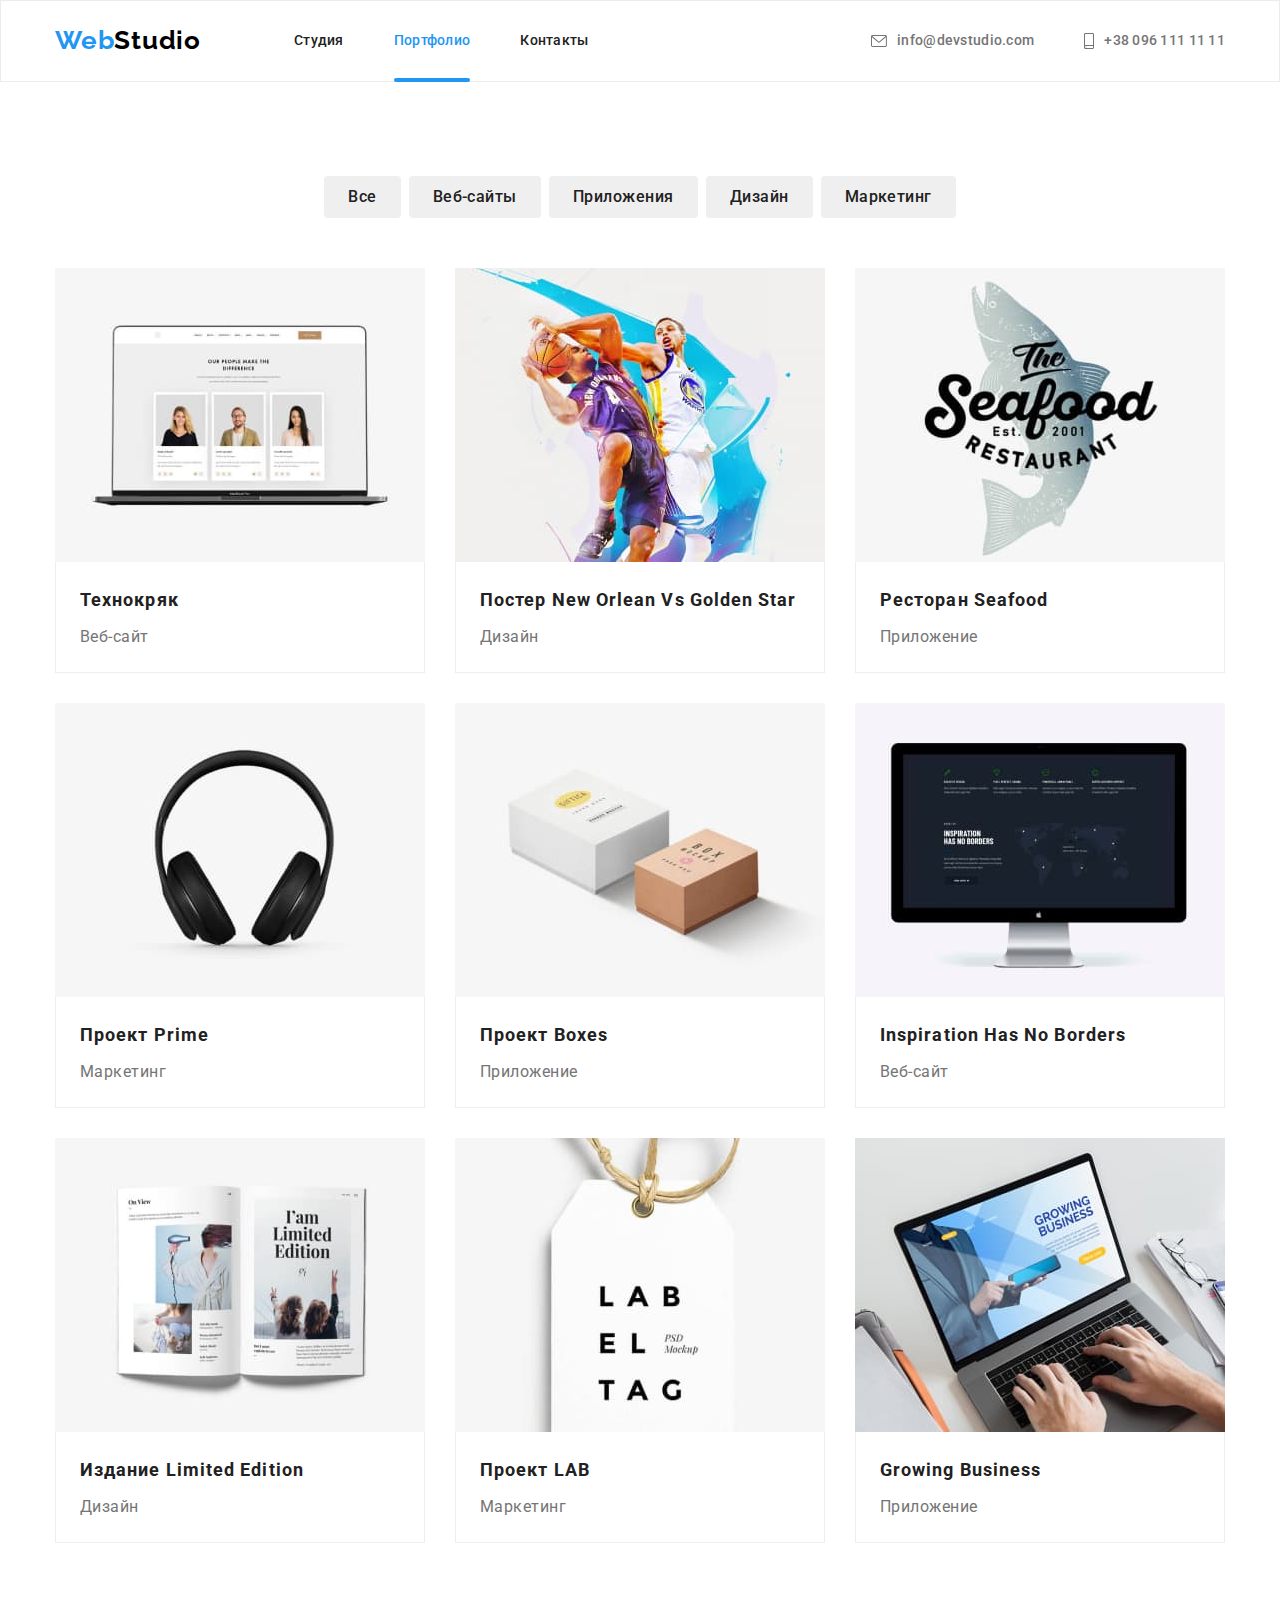
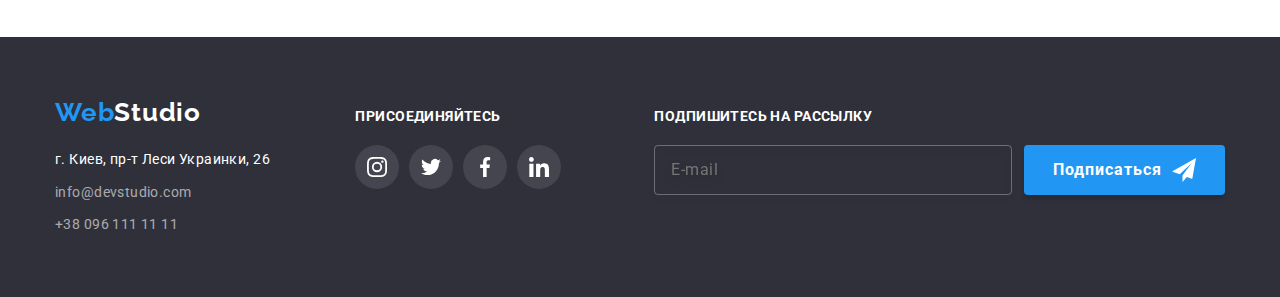
==== portfolio.html @ cda219c1 "clon ДЗ-7" ====
<!DOCTYPE html>
<html lang="ru">
    <head>
        <meta charset="UTF-8">
        <meta http-equiv="X-UA-Compatible" content="IE=edge">
        <meta name="viewport" content="width=device-width, initial-scale=1.0">
        <title>Портфолио</title>
        <link rel="preconnect" href="https://fonts.googleapis.com">
        <link rel="preconnect" href="https://fonts.gstatic.com" crossorigin>
        <link href="https://fonts.googleapis.com/css2?family=Raleway:wght@700&family=Roboto:wght@400;500;700;900&display=swap"
            rel="stylesheet">
        <link rel="stylesheet" href="./css/modern-normalize.css">
        <link rel="stylesheet" href="./css/style.css">
        <link rel="stylesheet" href="./css/main.min.css">
    </head>

    <body>
        <header class="header">
            <div class="container header__container">
                <nav class="navigation">
                    <a href="" lang="en" class="logo navigation__logo">Web<span class="logo__black">Studio</span></a>
                    <ul class="page-nav">
                        <li class="page-nav__item"><a href="./index.html" class="page-nav__link">Студия</a></li>
                        <li class="page-nav__item"><a href="" class="page-nav__link page-nav__link--current">Портфолио</a></li>
                        <li class="page-nav__item"><a href="" class="page-nav__link">Контакты</a></li>
                    </ul>
                </nav>
                <ul class="auth-nav">
                    <li class="auth-nav__item"><a href="mailto:info@devstudio.com" class="auth-nav__link">
                            <svg class="auth-nav__icon" width="16" height="12">
                                <use href="./images/icons/symbol-defs.svg#icon-envelope"></use>
                            </svg>
                            info@devstudio.com
                        </a></li>
                    <li class="auth-nav__item"><a href="tel:+380961111111" class="auth-nav__link">
                            <svg class="auth-nav__icon" width="10" height="16">
                                <use href="./images/icons/symbol-defs.svg#icon-smartphone"></use>
                            </svg>
                            +38 096 111 11 11
                        </a></li>
                </ul>
            </div>
        </header>

        <main>
            <section class="section">
                <div class="container">
                    <h1 class="visually-hidden">Примеры проектов</h1>
                    <ul class="menu">
                        <li class="menu__item"><button type="button" class="menu__btn">Все</button></li>
                        <li class="menu__item"><button type="button" class="menu__btn">Веб-сайты</button></li>
                        <li class="menu__item"><button type="button" class="menu__btn">Приложения</button></li>
                        <li class="menu__item"><button type="button" class="menu__btn">Дизайн</button></li>
                        <li class="menu__item"><button type="button" class="menu__btn">Маркетинг</button></li>
                    </ul>
                    
                    <ul class="project">
                        <li class="project__item">
                            <a href="" class="project__link">
                                <div class="project__box">
                                    <img src="./images/projects/project1.jpg" alt="Сайт пример 1" width="370" height="294">
                                    <p class="project__description">Технокряк это современная площадка распространения коронавируса. Компании используют эту платформу для цифрового
                                    шпионажа и атак на защищённые сервера конкурентов.</p>
                                </div>
                                <div class="project__name">
                                    <h2 class="project__title">Технокряк</h2>
                                    <p class="project__text">Веб-сайт</p>
                                </div>
                            </a>
                        </li>
                        <li class="project__item">
                            <a href="" class="project__link">
                                <div class="project__box">
                                    <img src="./images/projects/project2.jpg" alt="Дизайна пример 1" width="370" height="294">
                                    <p class="project__description">Технокряк это современная площадка распространения коронавируса. Компании используют эту платформу для цифрового
                                    шпионажа и атак на защищённые сервера конкурентов.</p>
                                </div>
                                <div class="project__name">
                                    <h2 class="project__title">Постер New Orlean vs Golden Star</h2>
                                    <p class="project__text">Дизайн</p>
                                </div>
                            </a>
                        </li>
                        <li class="project__item">
                            <a href="" class="project__link">
                                <div class="project__box">
                                    <img src="./images/projects/project3.jpg" alt="Приложение пример 1" width="370" height="294">
                                    <p class="project__description">Технокряк это современная площадка распространения коронавируса. Компании используют эту платформу для цифрового
                                    шпионажа и атак на защищённые сервера конкурентов.</p>
                                </div>
                                <div class="project__name">
                                    <h2 class="project__title">Ресторан Seafood</h2>
                                    <p class="project__text">Приложение</p>
                                </div>
                            </a>
                        </li>
                        <li class="project__item">
                            <a href="" class="project__link">
                                <div class="project__box">
                                    <img src="./images/projects/project4.jpg" alt="Маркетинговый проект пример 1" width="370" height="294">
                                    <p class="project__description">Технокряк это современная площадка распространения коронавируса. Компании используют эту платформу для цифрового
                                    шпионажа и атак на защищённые сервера конкурентов.</p>
                                </div>
                                <div class="project__name">
                                    <h2 class="project__title">Проект Prime</h2>
                                    <p class="project__text">Маркетинг</p>
                                </div>
                            </a>
                        </li>
                        <li class="project__item">
                            <a href="" class="project__link">
                                <div class="project__box">
                                    <img src="./images/projects/project5.jpg" alt="Приложение пример 2" width="370" height="294">
                                    <p class="project__description">Технокряк это современная площадка распространения коронавируса. Компании используют эту платформу для цифрового
                                    шпионажа и атак на защищённые сервера конкурентов.</p>
                                </div>
                                <div class="project__name">
                                    <h2 class="project__title">Проект Boxes</h2>
                                    <p class="project__text">Приложение</p>
                                </div>
                            </a>
                        </li>
                        <li class="project__item">
                            <a href="" class="project__link">
                                <div class="project__box">
                                    <img src="./images/projects/project6.jpg" alt="Сайт пример 2" width="370" height="294">
                                    <p class="project__description">Технокряк это современная площадка распространения коронавируса. Компании используют эту платформу для цифрового
                                    шпионажа и атак на защищённые сервера конкурентов.</p>
                                </div>
                                <div class="project__name">
                                    <h2 class="project__title">Inspiration has no Borders</h2>
                                    <p class="project__text">Веб-сайт</p>
                                </div>
                            </a>
                        </li>
                        <li class="project__item">
                            <a href="" class="project__link">
                                <div class="project__box">
                                    <img src="./images/projects/project7.jpg" alt="Дизайна пример 2" width="370" height="294">
                                    <p class="project__description">Технокряк это современная площадка распространения коронавируса. Компании используют эту платформу для цифрового
                                    шпионажа и атак на защищённые сервера конкурентов.</p>
                                </div>
                                <div class="project__name">
                                    <h2 class="project__title">Издание Limited Edition</h2>
                                    <p class="project__text">Дизайн</p>
                                </div>
                            </a>
                        </li>
                        <li class="project__item">
                            <a href="" class="project__link">
                                <div class="project__box">
                                    <img src="./images/projects/project8.jpg" alt="Маркетинговый проект пример 2" width="370" height="294">
                                    <p class="project__description">Технокряк это современная площадка распространения коронавируса. Компании используют эту платформу для цифрового
                                    шпионажа и атак на защищённые сервера конкурентов.</p>
                                </div>
                                <div class="project__name">
                                    <h2 class="project__title">Проект LAB</h2>
                                    <p class="project__text">Маркетинг</p>
                                </div>
                            </a>
                        </li>
                        <li class="project__item">
                            <a href="" class="project__link">
                                <div class="project__box">
                                    <img src="./images/projects/project9.jpg" alt="Приложение пример 3" width="370" height="294">
                                    <p class="project__description">Технокряк это современная площадка распространения коронавируса. Компании используют эту платформу для цифрового
                                    шпионажа и атак на защищённые сервера конкурентов.</p>
                                </div>
                                <div class="project__name">
                                    <h2 class="project__title">Growing Business</h2>
                                    <p class="project__text">Приложение</p>
                                </div>
                            </a>
                        </li>
                    </ul>
                </div>
            </section>
        </main>

        <footer class="footer">
            <div class="container footer__container">
                <div class="footer-contacts">
                    <a href="" lang="en" class="logo footer-contacts__logo">Web<span class="logo__white">Studio</span></a>
                    <address class="address">
                        <ul class="contacts">
                            <li class="contacts__item"><a href="https://goo.gl/maps/sHDZmhukoqg1UG7x9" target="_blank"
                                    class="contacts__link contacts__link--white">г. Киев, пр-т Леси Украинки, 26</a></li>
                            <li class="contacts__item"><a href="mailto:info@devstudio.com"
                                    class="contacts__link">info@devstudio.com</a>
                            </li>
                            <li class="contacts__item"><a href="tel:+380961111111" class="contacts__link">+38 096 111 11 11</a>
                            </li>
                        </ul>
                    </address>
                </div>
                <div class="footer-social">
                    <p class="footer-social__text">присоединяйтесь</p>
                    <ul class="social">
                        <li class="social__item">
                            <a href="" class="social__link social__link--secondary-color">
                                <svg class="social__icon" width="20" height="20">
                                    <use href="./images/icons/symbol-defs.svg#icon-instagram-white"></use>
                                </svg>
                            </a>
                        </li>
                        <li class="social__item">
                            <a href="" class="social__link social__link--secondary-color">
                                <svg class="social__icon" width="20" height="20">
                                    <use href="./images/icons/symbol-defs.svg#icon-twitter-white"></use>
                                </svg>
                            </a>
                        </li>
                        <li class="social__item">
                            <a href="" class="social__link social__link--secondary-color">
                                <svg class="social__icon" width="20" height="20">
                                    <use href="./images/icons/symbol-defs.svg#icon-facebook-white"></use>
                                </svg>
                            </a>
                        </li>
                        <li class="social__item">
                            <a href="" class="social__link social__link--secondary-color">
                                <svg class="social__icon" width="20" height="20">
                                    <use href="./images/icons/symbol-defs.svg#icon-linkedin-white"></use>
                                </svg>
                            </a>
                        </li>
                    </ul>
                </div>
                <div class="application">
                    <p class="application__text">Подпишитесь на рассылку</p>
                    <form class="footer-form">
                        <input type="email" class="user-mail-footer" name="user-mail-footer" id="user-mail-footer" placeholder="E-mail">
                        <button type="button" class="footer-form__btn">Подписаться
                            <svg class="footer-form__icon" width="24" height="24">
                                <use href="./images/icons/symbol-defs.svg#icon-icon-send"></use>
                            </svg>
                        </button>
                    </form>
                </div>
            </div>
        </footer>
    </body>

</html>
---- css/style.css ----
/* --------HEADER--------- */

/* --------HERO--------- */

/* -------FEATURES------- */

/* --------SERVICES--------- */

/* --------TEAM--------- */

/* --------CLIENT--------- */

/* --------PROJECT--------- */

/* --------FOOTER--------- */

/* --------BACKDROP--------- */
---- css/main.min.css ----
:root{--first-title-color: #212121;--second-title-color: #ffffff;--first-text-color: #757575;--second-text-color: #ffffff;--accent-color: #2196f3;--first-bg-color: #ffffff;--second-bg-color: #2f303a;--accent-bg-color: #2196f3}a{text-decoration:none}p,h1,h2,h3,h4,h5,h6{margin:0}ul{margin:0;padding:0;list-style:none}img{display:block;min-width:100%}button{cursor:pointer}body{font-family:"Roboto",sans-serif;color:var(--first-text-color);background-color:var(--first-bg-color)}.container{width:1200px;padding-left:15px;padding-right:15px;margin:0 auto}.section{padding-top:94px;padding-bottom:94px}.section--padding-top{padding-top:0}.section--background{background-color:#f5f4fa}.visually-hidden{position:absolute;white-space:nowrap;width:1px;height:1px;overflow:hidden;border:0;padding:0;clip:rect(0 0 0 0);-webkit-clip-path:inset(50%);clip-path:inset(50%);margin:-1px}.section__title{font-weight:700;font-size:36px;line-height:1.16;text-align:center;letter-spacing:.03em;color:var(--first-title-color)}.section__title--margin-bottom{margin-bottom:50px}.logo{font-family:Raleway;font-weight:700;font-size:26px;line-height:1.19;letter-spacing:.03em;color:var(--accent-color);display:block}.navigation__logo{padding-top:24px;padding-bottom:25px;margin-right:93px}.logo__black{color:#000}.logo__white{color:#fff}.social{display:flex;justify-content:center;align-items:center}.social__link{display:flex;justify-content:center;align-items:center;width:44px;height:44px;border-radius:50%;color:#afb1b8;transition:background-color 250ms cubic-bezier(0.4, 0, 0.2, 1)}.social__link:hover,.social__link:focus{background-color:var(--accent-bg-color);color:var(--second-text-color)}.social__icon{fill:currentColor;transition:fill 250ms cubic-bezier(0.4, 0, 0.2, 1),color 250ms cubic-bezier(0.4, 0, 0.2, 1)}.social__item:not(:first-child){margin-left:10px}.application__text{font-weight:700;font-size:14px;line-height:1.14;letter-spacing:.03em;text-transform:uppercase;color:var(--second-text-color);margin-bottom:20px}.footer-form{display:flex;justify-content:center;align-items:center}.user-mail-footer{font-size:16px;line-height:1.25;display:flex;align-items:center;letter-spacing:.03em;color:rgba(255,255,255,.6);background-color:transparent;min-width:358px;height:50px;padding-left:16px;padding-right:16px;margin-right:12px;border:1px solid rgba(255,255,255,.3);filter:drop-shadow(0px 4px 4px rgba(0, 0, 0, 0.15));border-radius:4px;outline:none}.footer-form__btn{min-width:200px;height:50px;display:flex;justify-content:center;align-items:center;background:var(--accent-bg-color);box-shadow:0px 4px 4px rgba(0,0,0,.15);border-radius:4px;border:none;padding:10px 29px;font-weight:700;font-size:16px;line-height:1.87;letter-spacing:.06em;color:var(--second-text-color);transition:background-color 250ms cubic-bezier(0.4, 0, 0.2, 1)}.footer-form__btn:hover,.footer-form__btn:focus{background-color:#188ce8}.footer-form__icon{width:24px;height:24px;fill:var(--second-text-color);margin-left:10px}.backdrop{position:fixed;top:0;left:0;width:100%;height:100%;background-color:rgba(0,0,0,.2);opacity:1;transition:opacity 250ms cubic-bezier(0.4, 0, 0.2, 1)}.is-hidden{opacity:0;pointer-events:none;visibility:hidden}.backdrop.is-hidden .modal{transform:translate(-50%, -50%) scale(0.7)}.modal{position:absolute;width:528px;min-height:581px;top:50%;left:50%;transform:translate(-50%, -50%) scale(1);transition:transform 250ms cubic-bezier(0.4, 0, 0.2, 1);background-color:var(--first-bg-color);box-shadow:0px 1px 3px rgba(0,0,0,.12),0px 1px 1px rgba(0,0,0,.14),0px 2px 1px rgba(0,0,0,.2);border-radius:4px;visibility:visible;padding:40px}.modal__close-btn{display:flex;justify-content:center;align-items:center;width:30px;height:30px;border-radius:50%;background-color:var(--first-bg-color);border:1px solid rgba(0,0,0,.1);position:absolute;top:8px;right:8px;transition:fill 250ms cubic-bezier(0.4, 0, 0.2, 1)}.modal__close-btn:hover,.modal__close-btn:focus{fill:var(--accent-color)}.modal__title{font-weight:700;font-size:20px;line-height:1.15;text-align:center;letter-spacing:.03em;color:var(--first-title-color);margin-bottom:12px}.modal__field{margin-bottom:10px}.modal__label{font-weight:400;font-size:12px;line-height:1.16;letter-spacing:.01em;color:var(--first-text-color);display:block;margin-bottom:4px}.modal__input-wrap{position:relative}.modal__input{width:100%;height:40px;border:1px solid rgba(33,33,33,.2);outline:none;border-radius:4px;padding-left:42px;padding-right:42px;transition:border-color 250ms cubic-bezier(0.4, 0, 0.2, 1)}.modal__input:focus,.modal__input:hover{border-color:var(--accent-color);cursor:pointer}.modal__icon{position:absolute;left:12px;top:50%;transform:translateY(-50%);transition:fill 250ms cubic-bezier(0.4, 0, 0.2, 1)}.modal__input:focus+.modal__icon,.modal__input:hover+.modal__icon{fill:var(--accent-color)}.modal__user-comment{width:100%;height:120px;border:1px solid rgba(33,33,33,.2);border-radius:4px;padding:12px 16px;margin-bottom:20px;outline:none;resize:none;transition:border-color 250ms cubic-bezier(0.4, 0, 0.2, 1)}.modal__user-comment:focus,.modal__user-comment:hover{border-color:var(--accent-color);cursor:pointer}.modal__user-comment::-moz-placeholder{font-size:12px;line-height:1.16;letter-spacing:.01em;color:rgba(117,117,117,.5)}.modal__user-comment:-ms-input-placeholder{font-size:12px;line-height:1.16;letter-spacing:.01em;color:rgba(117,117,117,.5)}.modal__user-comment::placeholder{font-size:12px;line-height:1.16;letter-spacing:.01em;color:rgba(117,117,117,.5)}.modal__field-check{margin-bottom:30px}.modal__check-text{font-size:14px;line-height:1.71;letter-spacing:.03em;color:var(--first-text-color);display:flex;align-items:center;justify-content:center}.modal__check-text span{width:16px;height:15px;border:2px solid var(--first-title-color);border-radius:2px;margin-right:8px;display:flex;justify-content:center;align-items:center}.modal__check-icon{fill:transparent}.modal__check:checked+.modal__check-text>span{background-color:var(--accent-bg-color);border:none}.modal__check:checked+.modal__check-text svg{fill:var(--second-text-color)}.modal__link{-webkit-text-decoration-line:underline;text-decoration-line:underline;color:var(--accent-color);margin-left:5px}.modal__form-btn{display:flex;justify-content:center}.modal__sumbit-btn{font-weight:700;font-size:16px;line-height:1.87;display:flex;align-items:center;text-align:center;letter-spacing:.06em;color:#fff;background:var(--accent-bg-color);box-shadow:0px 4px 4px rgba(0,0,0,.15);border-radius:4px;padding:10px 55px;border:none;transition:background-color 250ms cubic-bezier(0.4, 0, 0.2, 1)}.modal__sumbit-btn:hover,.modal__sumbit-btn:focus{background-color:#188ce8}.header{border:1px solid #ececec;background-color:var(--first-bg-color);font-weight:500;font-size:14px;line-height:1.14;letter-spacing:.02em}.header__container{display:flex;align-items:center}.navigation{display:flex;align-items:center}.page-nav,.auth-nav{display:flex;justify-content:center;align-items:center;margin-left:auto}.page-nav__item{position:relative}.page-nav__item:not(:first-child){margin-left:50px}.page-nav__link{display:block;padding-top:32px;padding-bottom:32px;color:var(--first-title-color);transition:color 250ms cubic-bezier(0.4, 0, 0.2, 1)}.page-nav__link:hover,.page-nav__link:focus{color:var(--accent-color)}.page-nav__link--current{color:var(--accent-color)}.page-nav__link--current::after{content:"";width:100%;height:4px;display:block;background:var(--accent-bg-color);border-radius:2px;position:absolute;bottom:-1px}.auth-nav__item:not(:first-child){margin-left:50px}.auth-nav__link{color:var(--first-text-color);display:flex;justify-content:center;align-items:center;padding-top:32px;padding-bottom:32px;transition:color 250ms cubic-bezier(0.4, 0, 0.2, 1)}.auth-nav__link:hover,.auth-nav__link:focus{color:var(--accent-color)}.auth-nav__icon{fill:currentColor;margin-right:10px}.hero{max-width:1600px;height:600px;margin-top:0;margin-right:auto;margin-left:auto;margin-bottom:0;background-image:linear-gradient(rgba(47, 48, 58, 0.4), rgba(47, 48, 58, 0.4)),url(../images/hero-img.jpg);background-repeat:no-repeat;background-position:center;background-size:cover;text-align:center;padding-top:200px;padding-bottom:200px}.hero__title{width:696px;margin-left:auto;margin-right:auto;margin-bottom:30px;font-weight:900;font-size:44px;line-height:1.36;text-align:center;letter-spacing:.06em;text-transform:uppercase;color:var(--second-title-color)}.hero__btn{padding:6px 22px;border:transparent;box-sizing:border-box;box-shadow:0px 4px 4px rgba(0,0,0,.15);border-radius:4px;font-weight:700;font-size:16px;line-height:1.87;align-items:center;text-align:center;letter-spacing:.06em;color:var(--second-title-color);background-color:var(--accent-bg-color);transition:background-color 250ms cubic-bezier(0.4, 0, 0.2, 1)}.hero__btn:hover,.hero__btn:focus{background-color:#188ce8}.features{display:flex}.features__item{width:270px;display:block}.features__item:not(:first-child){margin-left:30px}.features__box{display:flex;justify-content:center;align-items:center;margin-bottom:30px;height:120px;background-color:#f5f4fa;border-radius:4px;color:currentColor}.features__title{margin-bottom:10px;font-weight:700;font-size:14px;line-height:1.14;letter-spacing:.03em;text-transform:uppercase;color:var(--first-title-color)}.features__text{font-size:14px;line-height:1.71;letter-spacing:.03em;color:var(--first-text-color)}.services{display:flex;flex-wrap:wrap;margin-left:-30px;margin-bottom:-30px}.services__item{width:calc(100% / 3 - 30px);height:auto;margin-left:30px;margin-bottom:30px}.services__img{position:relative}.services__title{font-weight:700;font-size:14px;line-height:1.14;text-align:center;letter-spacing:.03em;text-transform:uppercase;color:var(--second-title-color);background:rgba(47,48,58,.8);height:70px;width:100%;display:flex;justify-content:center;align-items:center;position:absolute;bottom:0;left:0}.team{display:flex;flex-wrap:wrap;margin-left:-30px;margin-bottom:-30px}.team__item{width:calc(100% / 4 - 30px);margin-left:30px;margin-bottom:30px}.team__title{margin-bottom:10px;font-weight:500;font-size:16px;line-height:1.18;text-align:center;letter-spacing:.03em;color:var(--first-title-color)}.team__member{padding-top:30px;padding-bottom:30px;background-color:var(--first-bg-color);box-shadow:0px 1px 3px rgba(0,0,0,.12),0px 1px 1px rgba(0,0,0,.14),0px 2px 1px rgba(0,0,0,.2);border-radius:0px 0px 4px 4px}.team__text{font-size:16px;line-height:1.18;text-align:center;letter-spacing:.03em;color:var(--first-text-color);margin-bottom:16px}.clients{display:flex;flex-wrap:wrap;margin-left:-30px;margin-bottom:-30px}.clients__item{width:calc(100% / 6 - 30px);margin-left:30px;margin-bottom:30px}.clients__link{display:flex;justify-content:center;align-items:center;background-color:#fff;border:1px solid #afb1b8;border-radius:4px;color:#afb1b8;min-width:170px;height:92px;transition:border 250ms cubic-bezier(0.4, 0, 0.2, 1)}.clients__link:focus,.clients__link:hover{color:var(--accent-color);border:1px solid var(--accent-color)}.clients__icon{fill:currentColor;transition:color 250ms cubic-bezier(0.4, 0, 0.2, 1)}.menu{display:flex;justify-content:center;margin-bottom:50px}.menu__item:not(:first-child){margin-left:8px}.menu__btn{border-radius:4px;padding:6px 22px;border-color:transparent;font-weight:500;font-size:16px;line-height:1.62;text-align:center;letter-spacing:.03em;color:var(--first-title-color);transition:color 250ms cubic-bezier(0.4, 0, 0.2, 1),background-color 250ms cubic-bezier(0.4, 0, 0.2, 1),box-shadow 250ms cubic-bezier(0.4, 0, 0.2, 1)}.menu__btn:hover,.menu__btn:focus{color:var(--second-text-color);background-color:var(--accent-bg-color);box-shadow:0px 3px 1px rgba(0,0,0,.1),0px 1px 2px rgba(0,0,0,.08),0px 2px 2px rgba(0,0,0,.12)}.project{display:flex;flex-wrap:wrap;margin-left:-30px;margin-bottom:-30px}.project__item{width:calc(100% / 3 - 30px);margin-left:30px;margin-bottom:30px}.project__link{display:block;transition:box-shadow 250ms cubic-bezier(0.4, 0, 0.2, 1)}.project__link:focus,.project__link:hover{box-shadow:0px 1px 1px rgba(0,0,0,.12),0px 4px 4px rgba(0,0,0,.06),1px 4px 6px rgba(0,0,0,.16)}.project__box{position:relative;overflow:hidden}.project__box::before{content:"";background:rgba(33,150,243,.9);position:absolute;bottom:0;left:0;width:100%;height:100%;transform:translateY(101%);transition:transform 250ms cubic-bezier(0.4, 0, 0.2, 1)}.project__link:hover .project__box::before,.project__link:focus .project__box::before{transform:translateY(0)}.project__description{font-size:18px;line-height:1.55;letter-spacing:.03em;color:var(--second-text-color);display:flex;justify-content:center;align-items:center;position:absolute;bottom:0;left:0;width:100%;height:100%;padding:63px 24px;transform:translateY(101%);transition:transform 250ms cubic-bezier(0.4, 0, 0.2, 1)}.project__link:hover .project__description,.project__link:focus .project__description{transform:translateY(0)}.project__name{padding:20px 24px;border-left:1px solid #eee;border-right:1px solid #eee;border-bottom:1px solid #eee}.project__title{margin-bottom:4px;font-weight:700;font-size:18px;line-height:2;letter-spacing:.06em;text-transform:capitalize;color:var(--first-title-color)}.project__text{font-size:16px;line-height:1.87;letter-spacing:.03em;color:var(--first-text-color)}.footer{padding-top:60px;padding-bottom:60px;background-color:var(--second-bg-color)}.footer__container{display:flex;align-items:baseline}.footer-contacts{flex-grow:1}.footer-contacts__logo{margin-bottom:20px}.contacts__item:not(:first-child){margin-top:9px}.contacts__link{font-style:normal;font-size:14px;line-height:1.71;letter-spacing:.03em;color:rgba(255,255,255,.6)}.contacts__link--white{color:var(--second-text-color)}.footer-social{margin-left:70px;margin-right:93px}.footer-social__text{font-weight:700;font-size:14px;line-height:1.14;letter-spacing:.03em;text-transform:uppercase;color:var(--second-text-color);margin-bottom:20px}.social__link--secondary-color{background-color:rgba(255,255,255,.1);color:var(--second-text-color);transition:background-color 250ms cubic-bezier(0.4, 0, 0.2, 1)}.social__link:hover .social__link--secondary-color,.social__link:focus .social__link--secondary-color{background-color:var(--accent-bg-color)}/*# sourceMappingURL=main.min.css.map */
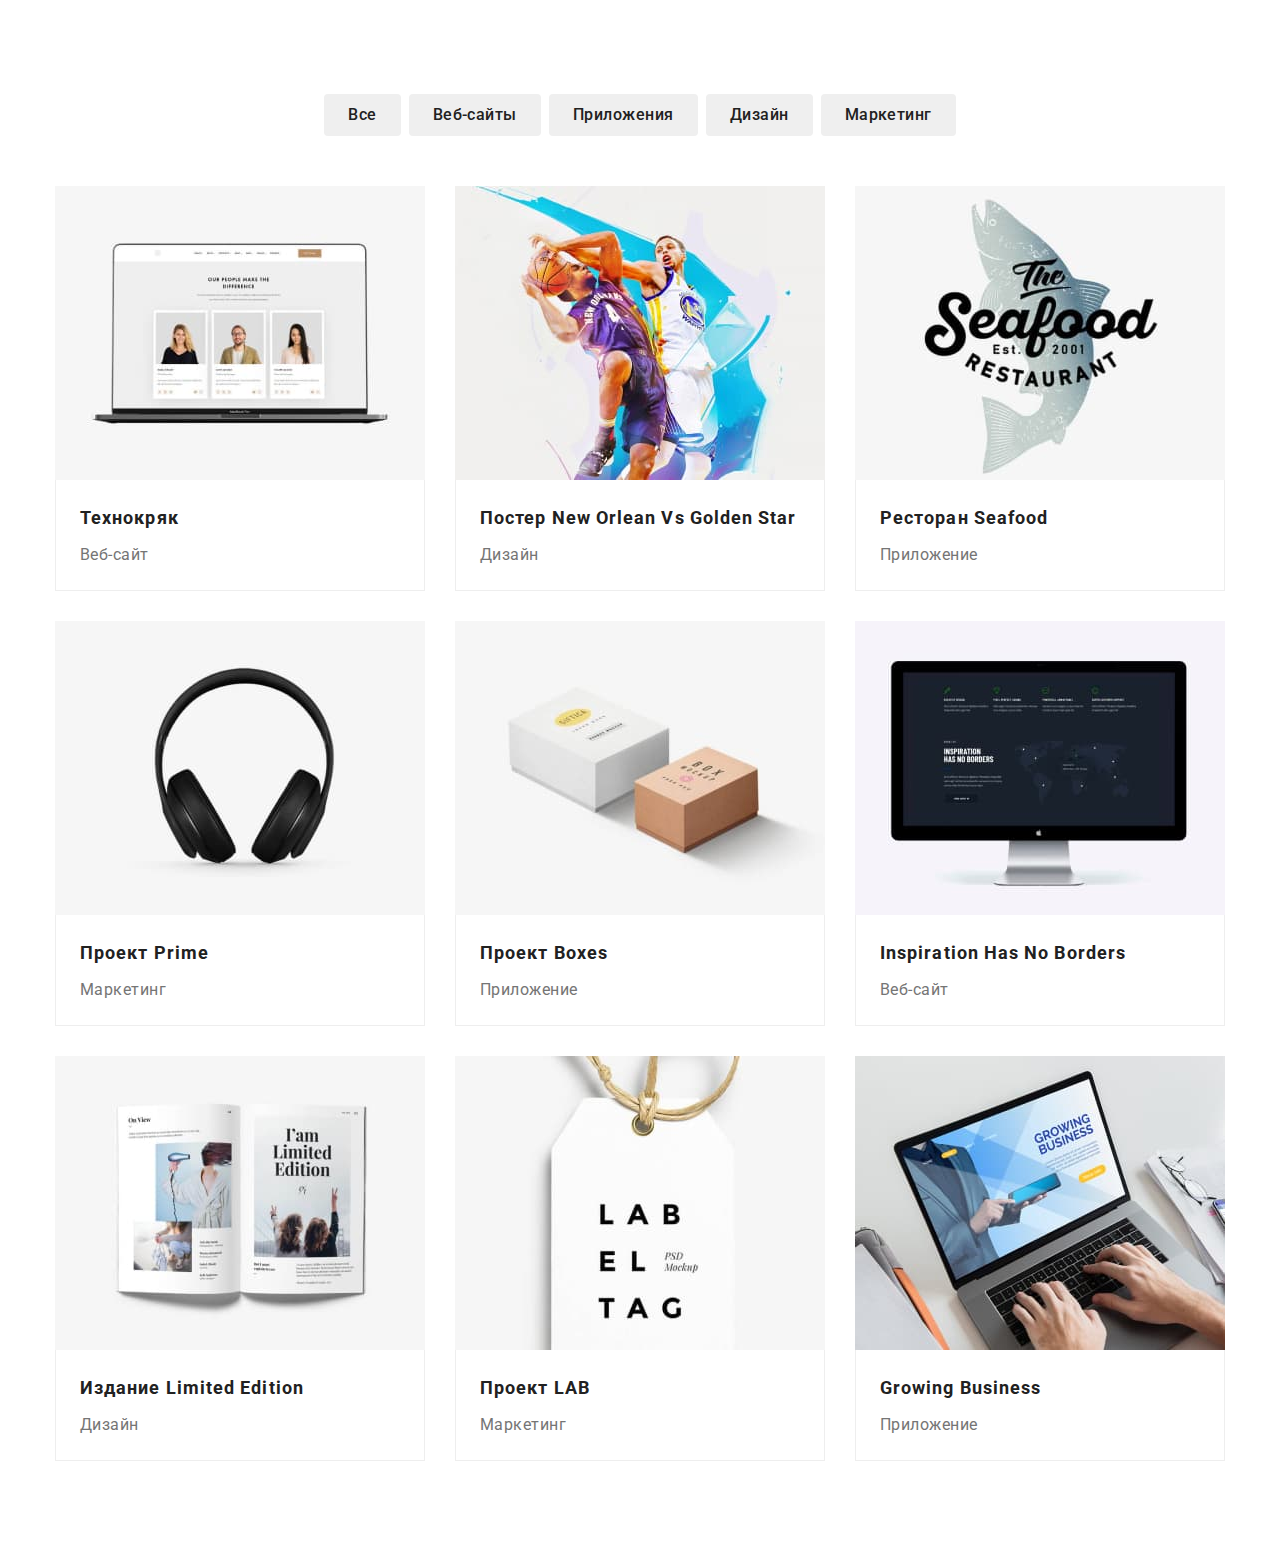
==== commit 3c1b1610: "team, project, clients адаптив" ====
--- a/portfolio.html
+++ b/portfolio.html
@@ -15,7 +15,7 @@
     </head>
 
     <body>
-        <header class="header">
+        <!-- <header class="header">
             <div class="container header__container">
                 <nav class="navigation">
                     <a href="" lang="en" class="logo navigation__logo">Web<span class="logo__black">Studio</span></a>
@@ -40,7 +40,7 @@
                         </a></li>
                 </ul>
             </div>
-        </header>
+        </header> -->
 
         <main>
             <section class="section">
@@ -177,7 +177,7 @@
             </section>
         </main>
 
-        <footer class="footer">
+        <!-- <footer class="footer">
             <div class="container footer__container">
                 <div class="footer-contacts">
                     <a href="" lang="en" class="logo footer-contacts__logo">Web<span class="logo__white">Studio</span></a>
@@ -238,7 +238,7 @@
                     </form>
                 </div>
             </div>
-        </footer>
+        </footer> -->
     </body>
 
 </html>--- a/css/main.min.css
+++ b/css/main.min.css
@@ -1 +1 @@
-:root{--first-title-color: #212121;--second-title-color: #ffffff;--first-text-color: #757575;--second-text-color: #ffffff;--accent-color: #2196f3;--first-bg-color: #ffffff;--second-bg-color: #2f303a;--accent-bg-color: #2196f3}a{text-decoration:none}p,h1,h2,h3,h4,h5,h6{margin:0}ul{margin:0;padding:0;list-style:none}img{display:block;min-width:100%}button{cursor:pointer}body{font-family:"Roboto",sans-serif;color:var(--first-text-color);background-color:var(--first-bg-color)}.container{width:1200px;padding-left:15px;padding-right:15px;margin:0 auto}.section{padding-top:94px;padding-bottom:94px}.section--padding-top{padding-top:0}.section--background{background-color:#f5f4fa}.visually-hidden{position:absolute;white-space:nowrap;width:1px;height:1px;overflow:hidden;border:0;padding:0;clip:rect(0 0 0 0);-webkit-clip-path:inset(50%);clip-path:inset(50%);margin:-1px}.section__title{font-weight:700;font-size:36px;line-height:1.16;text-align:center;letter-spacing:.03em;color:var(--first-title-color)}.section__title--margin-bottom{margin-bottom:50px}.logo{font-family:Raleway;font-weight:700;font-size:26px;line-height:1.19;letter-spacing:.03em;color:var(--accent-color);display:block}.navigation__logo{padding-top:24px;padding-bottom:25px;margin-right:93px}.logo__black{color:#000}.logo__white{color:#fff}.social{display:flex;justify-content:center;align-items:center}.social__link{display:flex;justify-content:center;align-items:center;width:44px;height:44px;border-radius:50%;color:#afb1b8;transition:background-color 250ms cubic-bezier(0.4, 0, 0.2, 1)}.social__link:hover,.social__link:focus{background-color:var(--accent-bg-color);color:var(--second-text-color)}.social__icon{fill:currentColor;transition:fill 250ms cubic-bezier(0.4, 0, 0.2, 1),color 250ms cubic-bezier(0.4, 0, 0.2, 1)}.social__item:not(:first-child){margin-left:10px}.application__text{font-weight:700;font-size:14px;line-height:1.14;letter-spacing:.03em;text-transform:uppercase;color:var(--second-text-color);margin-bottom:20px}.footer-form{display:flex;justify-content:center;align-items:center}.user-mail-footer{font-size:16px;line-height:1.25;display:flex;align-items:center;letter-spacing:.03em;color:rgba(255,255,255,.6);background-color:transparent;min-width:358px;height:50px;padding-left:16px;padding-right:16px;margin-right:12px;border:1px solid rgba(255,255,255,.3);filter:drop-shadow(0px 4px 4px rgba(0, 0, 0, 0.15));border-radius:4px;outline:none}.footer-form__btn{min-width:200px;height:50px;display:flex;justify-content:center;align-items:center;background:var(--accent-bg-color);box-shadow:0px 4px 4px rgba(0,0,0,.15);border-radius:4px;border:none;padding:10px 29px;font-weight:700;font-size:16px;line-height:1.87;letter-spacing:.06em;color:var(--second-text-color);transition:background-color 250ms cubic-bezier(0.4, 0, 0.2, 1)}.footer-form__btn:hover,.footer-form__btn:focus{background-color:#188ce8}.footer-form__icon{width:24px;height:24px;fill:var(--second-text-color);margin-left:10px}.backdrop{position:fixed;top:0;left:0;width:100%;height:100%;background-color:rgba(0,0,0,.2);opacity:1;transition:opacity 250ms cubic-bezier(0.4, 0, 0.2, 1)}.is-hidden{opacity:0;pointer-events:none;visibility:hidden}.backdrop.is-hidden .modal{transform:translate(-50%, -50%) scale(0.7)}.modal{position:absolute;width:528px;min-height:581px;top:50%;left:50%;transform:translate(-50%, -50%) scale(1);transition:transform 250ms cubic-bezier(0.4, 0, 0.2, 1);background-color:var(--first-bg-color);box-shadow:0px 1px 3px rgba(0,0,0,.12),0px 1px 1px rgba(0,0,0,.14),0px 2px 1px rgba(0,0,0,.2);border-radius:4px;visibility:visible;padding:40px}.modal__close-btn{display:flex;justify-content:center;align-items:center;width:30px;height:30px;border-radius:50%;background-color:var(--first-bg-color);border:1px solid rgba(0,0,0,.1);position:absolute;top:8px;right:8px;transition:fill 250ms cubic-bezier(0.4, 0, 0.2, 1)}.modal__close-btn:hover,.modal__close-btn:focus{fill:var(--accent-color)}.modal__title{font-weight:700;font-size:20px;line-height:1.15;text-align:center;letter-spacing:.03em;color:var(--first-title-color);margin-bottom:12px}.modal__field{margin-bottom:10px}.modal__label{font-weight:400;font-size:12px;line-height:1.16;letter-spacing:.01em;color:var(--first-text-color);display:block;margin-bottom:4px}.modal__input-wrap{position:relative}.modal__input{width:100%;height:40px;border:1px solid rgba(33,33,33,.2);outline:none;border-radius:4px;padding-left:42px;padding-right:42px;transition:border-color 250ms cubic-bezier(0.4, 0, 0.2, 1)}.modal__input:focus,.modal__input:hover{border-color:var(--accent-color);cursor:pointer}.modal__icon{position:absolute;left:12px;top:50%;transform:translateY(-50%);transition:fill 250ms cubic-bezier(0.4, 0, 0.2, 1)}.modal__input:focus+.modal__icon,.modal__input:hover+.modal__icon{fill:var(--accent-color)}.modal__user-comment{width:100%;height:120px;border:1px solid rgba(33,33,33,.2);border-radius:4px;padding:12px 16px;margin-bottom:20px;outline:none;resize:none;transition:border-color 250ms cubic-bezier(0.4, 0, 0.2, 1)}.modal__user-comment:focus,.modal__user-comment:hover{border-color:var(--accent-color);cursor:pointer}.modal__user-comment::-moz-placeholder{font-size:12px;line-height:1.16;letter-spacing:.01em;color:rgba(117,117,117,.5)}.modal__user-comment:-ms-input-placeholder{font-size:12px;line-height:1.16;letter-spacing:.01em;color:rgba(117,117,117,.5)}.modal__user-comment::placeholder{font-size:12px;line-height:1.16;letter-spacing:.01em;color:rgba(117,117,117,.5)}.modal__field-check{margin-bottom:30px}.modal__check-text{font-size:14px;line-height:1.71;letter-spacing:.03em;color:var(--first-text-color);display:flex;align-items:center;justify-content:center}.modal__check-text span{width:16px;height:15px;border:2px solid var(--first-title-color);border-radius:2px;margin-right:8px;display:flex;justify-content:center;align-items:center}.modal__check-icon{fill:transparent}.modal__check:checked+.modal__check-text>span{background-color:var(--accent-bg-color);border:none}.modal__check:checked+.modal__check-text svg{fill:var(--second-text-color)}.modal__link{-webkit-text-decoration-line:underline;text-decoration-line:underline;color:var(--accent-color);margin-left:5px}.modal__form-btn{display:flex;justify-content:center}.modal__sumbit-btn{font-weight:700;font-size:16px;line-height:1.87;display:flex;align-items:center;text-align:center;letter-spacing:.06em;color:#fff;background:var(--accent-bg-color);box-shadow:0px 4px 4px rgba(0,0,0,.15);border-radius:4px;padding:10px 55px;border:none;transition:background-color 250ms cubic-bezier(0.4, 0, 0.2, 1)}.modal__sumbit-btn:hover,.modal__sumbit-btn:focus{background-color:#188ce8}.header{border:1px solid #ececec;background-color:var(--first-bg-color);font-weight:500;font-size:14px;line-height:1.14;letter-spacing:.02em}.header__container{display:flex;align-items:center}.navigation{display:flex;align-items:center}.page-nav,.auth-nav{display:flex;justify-content:center;align-items:center;margin-left:auto}.page-nav__item{position:relative}.page-nav__item:not(:first-child){margin-left:50px}.page-nav__link{display:block;padding-top:32px;padding-bottom:32px;color:var(--first-title-color);transition:color 250ms cubic-bezier(0.4, 0, 0.2, 1)}.page-nav__link:hover,.page-nav__link:focus{color:var(--accent-color)}.page-nav__link--current{color:var(--accent-color)}.page-nav__link--current::after{content:"";width:100%;height:4px;display:block;background:var(--accent-bg-color);border-radius:2px;position:absolute;bottom:-1px}.auth-nav__item:not(:first-child){margin-left:50px}.auth-nav__link{color:var(--first-text-color);display:flex;justify-content:center;align-items:center;padding-top:32px;padding-bottom:32px;transition:color 250ms cubic-bezier(0.4, 0, 0.2, 1)}.auth-nav__link:hover,.auth-nav__link:focus{color:var(--accent-color)}.auth-nav__icon{fill:currentColor;margin-right:10px}.hero{max-width:1600px;height:600px;margin-top:0;margin-right:auto;margin-left:auto;margin-bottom:0;background-image:linear-gradient(rgba(47, 48, 58, 0.4), rgba(47, 48, 58, 0.4)),url(../images/hero-img.jpg);background-repeat:no-repeat;background-position:center;background-size:cover;text-align:center;padding-top:200px;padding-bottom:200px}.hero__title{width:696px;margin-left:auto;margin-right:auto;margin-bottom:30px;font-weight:900;font-size:44px;line-height:1.36;text-align:center;letter-spacing:.06em;text-transform:uppercase;color:var(--second-title-color)}.hero__btn{padding:6px 22px;border:transparent;box-sizing:border-box;box-shadow:0px 4px 4px rgba(0,0,0,.15);border-radius:4px;font-weight:700;font-size:16px;line-height:1.87;align-items:center;text-align:center;letter-spacing:.06em;color:var(--second-title-color);background-color:var(--accent-bg-color);transition:background-color 250ms cubic-bezier(0.4, 0, 0.2, 1)}.hero__btn:hover,.hero__btn:focus{background-color:#188ce8}.features{display:flex}.features__item{width:270px;display:block}.features__item:not(:first-child){margin-left:30px}.features__box{display:flex;justify-content:center;align-items:center;margin-bottom:30px;height:120px;background-color:#f5f4fa;border-radius:4px;color:currentColor}.features__title{margin-bottom:10px;font-weight:700;font-size:14px;line-height:1.14;letter-spacing:.03em;text-transform:uppercase;color:var(--first-title-color)}.features__text{font-size:14px;line-height:1.71;letter-spacing:.03em;color:var(--first-text-color)}.services{display:flex;flex-wrap:wrap;margin-left:-30px;margin-bottom:-30px}.services__item{width:calc(100% / 3 - 30px);height:auto;margin-left:30px;margin-bottom:30px}.services__img{position:relative}.services__title{font-weight:700;font-size:14px;line-height:1.14;text-align:center;letter-spacing:.03em;text-transform:uppercase;color:var(--second-title-color);background:rgba(47,48,58,.8);height:70px;width:100%;display:flex;justify-content:center;align-items:center;position:absolute;bottom:0;left:0}.team{display:flex;flex-wrap:wrap;margin-left:-30px;margin-bottom:-30px}.team__item{width:calc(100% / 4 - 30px);margin-left:30px;margin-bottom:30px}.team__title{margin-bottom:10px;font-weight:500;font-size:16px;line-height:1.18;text-align:center;letter-spacing:.03em;color:var(--first-title-color)}.team__member{padding-top:30px;padding-bottom:30px;background-color:var(--first-bg-color);box-shadow:0px 1px 3px rgba(0,0,0,.12),0px 1px 1px rgba(0,0,0,.14),0px 2px 1px rgba(0,0,0,.2);border-radius:0px 0px 4px 4px}.team__text{font-size:16px;line-height:1.18;text-align:center;letter-spacing:.03em;color:var(--first-text-color);margin-bottom:16px}.clients{display:flex;flex-wrap:wrap;margin-left:-30px;margin-bottom:-30px}.clients__item{width:calc(100% / 6 - 30px);margin-left:30px;margin-bottom:30px}.clients__link{display:flex;justify-content:center;align-items:center;background-color:#fff;border:1px solid #afb1b8;border-radius:4px;color:#afb1b8;min-width:170px;height:92px;transition:border 250ms cubic-bezier(0.4, 0, 0.2, 1)}.clients__link:focus,.clients__link:hover{color:var(--accent-color);border:1px solid var(--accent-color)}.clients__icon{fill:currentColor;transition:color 250ms cubic-bezier(0.4, 0, 0.2, 1)}.menu{display:flex;justify-content:center;margin-bottom:50px}.menu__item:not(:first-child){margin-left:8px}.menu__btn{border-radius:4px;padding:6px 22px;border-color:transparent;font-weight:500;font-size:16px;line-height:1.62;text-align:center;letter-spacing:.03em;color:var(--first-title-color);transition:color 250ms cubic-bezier(0.4, 0, 0.2, 1),background-color 250ms cubic-bezier(0.4, 0, 0.2, 1),box-shadow 250ms cubic-bezier(0.4, 0, 0.2, 1)}.menu__btn:hover,.menu__btn:focus{color:var(--second-text-color);background-color:var(--accent-bg-color);box-shadow:0px 3px 1px rgba(0,0,0,.1),0px 1px 2px rgba(0,0,0,.08),0px 2px 2px rgba(0,0,0,.12)}.project{display:flex;flex-wrap:wrap;margin-left:-30px;margin-bottom:-30px}.project__item{width:calc(100% / 3 - 30px);margin-left:30px;margin-bottom:30px}.project__link{display:block;transition:box-shadow 250ms cubic-bezier(0.4, 0, 0.2, 1)}.project__link:focus,.project__link:hover{box-shadow:0px 1px 1px rgba(0,0,0,.12),0px 4px 4px rgba(0,0,0,.06),1px 4px 6px rgba(0,0,0,.16)}.project__box{position:relative;overflow:hidden}.project__box::before{content:"";background:rgba(33,150,243,.9);position:absolute;bottom:0;left:0;width:100%;height:100%;transform:translateY(101%);transition:transform 250ms cubic-bezier(0.4, 0, 0.2, 1)}.project__link:hover .project__box::before,.project__link:focus .project__box::before{transform:translateY(0)}.project__description{font-size:18px;line-height:1.55;letter-spacing:.03em;color:var(--second-text-color);display:flex;justify-content:center;align-items:center;position:absolute;bottom:0;left:0;width:100%;height:100%;padding:63px 24px;transform:translateY(101%);transition:transform 250ms cubic-bezier(0.4, 0, 0.2, 1)}.project__link:hover .project__description,.project__link:focus .project__description{transform:translateY(0)}.project__name{padding:20px 24px;border-left:1px solid #eee;border-right:1px solid #eee;border-bottom:1px solid #eee}.project__title{margin-bottom:4px;font-weight:700;font-size:18px;line-height:2;letter-spacing:.06em;text-transform:capitalize;color:var(--first-title-color)}.project__text{font-size:16px;line-height:1.87;letter-spacing:.03em;color:var(--first-text-color)}.footer{padding-top:60px;padding-bottom:60px;background-color:var(--second-bg-color)}.footer__container{display:flex;align-items:baseline}.footer-contacts{flex-grow:1}.footer-contacts__logo{margin-bottom:20px}.contacts__item:not(:first-child){margin-top:9px}.contacts__link{font-style:normal;font-size:14px;line-height:1.71;letter-spacing:.03em;color:rgba(255,255,255,.6)}.contacts__link--white{color:var(--second-text-color)}.footer-social{margin-left:70px;margin-right:93px}.footer-social__text{font-weight:700;font-size:14px;line-height:1.14;letter-spacing:.03em;text-transform:uppercase;color:var(--second-text-color);margin-bottom:20px}.social__link--secondary-color{background-color:rgba(255,255,255,.1);color:var(--second-text-color);transition:background-color 250ms cubic-bezier(0.4, 0, 0.2, 1)}.social__link:hover .social__link--secondary-color,.social__link:focus .social__link--secondary-color{background-color:var(--accent-bg-color)}/*# sourceMappingURL=main.min.css.map */+:root{--first-title-color: #212121;--second-title-color: #ffffff;--first-text-color: #757575;--second-text-color: #ffffff;--accent-color: #2196f3;--first-bg-color: #ffffff;--second-bg-color: #2f303a;--accent-bg-color: #2196f3}a{text-decoration:none}p,h1,h2,h3,h4,h5,h6{margin:0}ul{margin:0;padding:0;list-style:none}img{display:block;min-width:100%}button{cursor:pointer}body{font-family:"Roboto",sans-serif;color:var(--first-text-color);background-color:var(--first-bg-color)}.container{width:100%;padding-left:15px;padding-right:15px;margin:0 auto}@media screen and (min-width: 480px){.container{width:480px}}@media screen and (min-width: 768px){.container{width:768px}}@media screen and (min-width: 1200px){.container{width:1200px}}.section{padding-top:60px;padding-bottom:60px}@media screen and (min-width: 1200px){.section{padding-top:94px;padding-bottom:94px}}.section--padding-top{padding-top:0}.section--background{background-color:#f5f4fa}.visually-hidden{position:absolute;white-space:nowrap;width:1px;height:1px;overflow:hidden;border:0;padding:0;clip:rect(0 0 0 0);-webkit-clip-path:inset(50%);clip-path:inset(50%);margin:-1px}.section__title{font-weight:700;font-size:36px;line-height:1.16;text-align:center;letter-spacing:.03em;color:var(--first-title-color)}.section__title--margin-bottom{margin-bottom:50px}.logo{font-family:Raleway;font-weight:700;font-size:26px;line-height:1.19;letter-spacing:.03em;color:var(--accent-color);display:block}.navigation__logo{padding-top:24px;padding-bottom:25px;margin-right:93px}.logo__black{color:#000}.logo__white{color:#fff}.social{display:flex;justify-content:center;align-items:center}.social__link{display:flex;justify-content:center;align-items:center;width:44px;height:44px;border-radius:50%;color:#afb1b8;transition:background-color 250ms cubic-bezier(0.4, 0, 0.2, 1)}.social__link:hover,.social__link:focus{background-color:var(--accent-bg-color);color:var(--second-text-color)}.social__link--secondary-color{background-color:rgba(255,255,255,.1);color:var(--second-text-color);transition:background-color 250ms cubic-bezier(0.4, 0, 0.2, 1)}.social__link:hover .social__link--secondary-color,.social__link:focus .social__link--secondary-color{background-color:var(--accent-bg-color)}.social__icon{fill:currentColor;transition:fill 250ms cubic-bezier(0.4, 0, 0.2, 1),color 250ms cubic-bezier(0.4, 0, 0.2, 1)}.social__item:not(:first-child){margin-left:10px}.application__text{font-weight:700;font-size:14px;line-height:1.14;letter-spacing:.03em;text-transform:uppercase;color:var(--second-text-color);margin-bottom:20px}.footer-form{display:flex;justify-content:center;align-items:center}.user-mail-footer{font-size:16px;line-height:1.25;display:flex;align-items:center;letter-spacing:.03em;color:rgba(255,255,255,.6);background-color:transparent;min-width:358px;height:50px;padding-left:16px;padding-right:16px;margin-right:12px;border:1px solid rgba(255,255,255,.3);filter:drop-shadow(0px 4px 4px rgba(0, 0, 0, 0.15));border-radius:4px;outline:none}.footer-form__btn{min-width:200px;height:50px;display:flex;justify-content:center;align-items:center;background:var(--accent-bg-color);box-shadow:0px 4px 4px rgba(0,0,0,.15);border-radius:4px;border:none;padding:10px 29px;font-weight:700;font-size:16px;line-height:1.87;letter-spacing:.06em;color:var(--second-text-color);transition:background-color 250ms cubic-bezier(0.4, 0, 0.2, 1)}.footer-form__btn:hover,.footer-form__btn:focus{background-color:#188ce8}.footer-form__icon{width:24px;height:24px;fill:var(--second-text-color);margin-left:10px}.backdrop{position:fixed;top:0;left:0;width:100%;height:100%;background-color:rgba(0,0,0,.2);opacity:1;transition:opacity 250ms cubic-bezier(0.4, 0, 0.2, 1)}.is-hidden{opacity:0;pointer-events:none;visibility:hidden}.backdrop.is-hidden .modal{transform:translate(-50%, -50%) scale(0.7)}.modal{position:absolute;width:528px;min-height:581px;top:50%;left:50%;transform:translate(-50%, -50%) scale(1);transition:transform 250ms cubic-bezier(0.4, 0, 0.2, 1);background-color:var(--first-bg-color);box-shadow:0px 1px 3px rgba(0,0,0,.12),0px 1px 1px rgba(0,0,0,.14),0px 2px 1px rgba(0,0,0,.2);border-radius:4px;visibility:visible;padding:40px}.modal__close-btn{display:flex;justify-content:center;align-items:center;width:30px;height:30px;border-radius:50%;background-color:var(--first-bg-color);border:1px solid rgba(0,0,0,.1);position:absolute;top:8px;right:8px;transition:fill 250ms cubic-bezier(0.4, 0, 0.2, 1)}.modal__close-btn:hover,.modal__close-btn:focus{fill:var(--accent-color)}.modal__title{font-weight:700;font-size:20px;line-height:1.15;text-align:center;letter-spacing:.03em;color:var(--first-title-color);margin-bottom:12px}.modal__field{margin-bottom:10px}.modal__label{font-weight:400;font-size:12px;line-height:1.16;letter-spacing:.01em;color:var(--first-text-color);display:block;margin-bottom:4px}.modal__input-wrap{position:relative}.modal__input{width:100%;height:40px;border:1px solid rgba(33,33,33,.2);outline:none;border-radius:4px;padding-left:42px;padding-right:42px;transition:border-color 250ms cubic-bezier(0.4, 0, 0.2, 1)}.modal__input:focus,.modal__input:hover{border-color:var(--accent-color);cursor:pointer}.modal__icon{position:absolute;left:12px;top:50%;transform:translateY(-50%);transition:fill 250ms cubic-bezier(0.4, 0, 0.2, 1)}.modal__input:focus+.modal__icon,.modal__input:hover+.modal__icon{fill:var(--accent-color)}.modal__user-comment{width:100%;height:120px;border:1px solid rgba(33,33,33,.2);border-radius:4px;padding:12px 16px;margin-bottom:20px;outline:none;resize:none;transition:border-color 250ms cubic-bezier(0.4, 0, 0.2, 1)}.modal__user-comment:focus,.modal__user-comment:hover{border-color:var(--accent-color);cursor:pointer}.modal__user-comment::-moz-placeholder{font-size:12px;line-height:1.16;letter-spacing:.01em;color:rgba(117,117,117,.5)}.modal__user-comment:-ms-input-placeholder{font-size:12px;line-height:1.16;letter-spacing:.01em;color:rgba(117,117,117,.5)}.modal__user-comment::placeholder{font-size:12px;line-height:1.16;letter-spacing:.01em;color:rgba(117,117,117,.5)}.modal__field-check{margin-bottom:30px}.modal__check-text{font-size:14px;line-height:1.71;letter-spacing:.03em;color:var(--first-text-color);display:flex;align-items:center;justify-content:center}.modal__check-text span{width:16px;height:15px;border:2px solid var(--first-title-color);border-radius:2px;margin-right:8px;display:flex;justify-content:center;align-items:center}.modal__check-icon{fill:transparent}.modal__check:checked+.modal__check-text>span{background-color:var(--accent-bg-color);border:none}.modal__check:checked+.modal__check-text svg{fill:var(--second-text-color)}.modal__link{-webkit-text-decoration-line:underline;text-decoration-line:underline;color:var(--accent-color);margin-left:5px}.modal__form-btn{display:flex;justify-content:center}.modal__sumbit-btn{font-weight:700;font-size:16px;line-height:1.87;display:flex;align-items:center;text-align:center;letter-spacing:.06em;color:#fff;background:var(--accent-bg-color);box-shadow:0px 4px 4px rgba(0,0,0,.15);border-radius:4px;padding:10px 55px;border:none;transition:background-color 250ms cubic-bezier(0.4, 0, 0.2, 1)}.modal__sumbit-btn:hover,.modal__sumbit-btn:focus{background-color:#188ce8}.header{border:1px solid #ececec;background-color:var(--first-bg-color);font-weight:500;font-size:14px;line-height:1.14;letter-spacing:.02em}.header__container{display:flex;align-items:center}.navigation{display:flex;align-items:center}.page-nav,.auth-nav{display:flex;justify-content:center;align-items:center;margin-left:auto}.page-nav__item{position:relative}.page-nav__item:not(:first-child){margin-left:50px}.page-nav__link{display:block;padding-top:32px;padding-bottom:32px;color:var(--first-title-color);transition:color 250ms cubic-bezier(0.4, 0, 0.2, 1)}.page-nav__link:hover,.page-nav__link:focus{color:var(--accent-color)}.page-nav__link--current{color:var(--accent-color)}.page-nav__link--current::after{content:"";width:100%;height:4px;display:block;background:var(--accent-bg-color);border-radius:2px;position:absolute;bottom:-1px}.auth-nav__item:not(:first-child){margin-left:50px}.auth-nav__link{color:var(--first-text-color);display:flex;justify-content:center;align-items:center;padding-top:32px;padding-bottom:32px;transition:color 250ms cubic-bezier(0.4, 0, 0.2, 1)}.auth-nav__link:hover,.auth-nav__link:focus{color:var(--accent-color)}.auth-nav__icon{fill:currentColor;margin-right:10px}.hero{max-width:1600px;height:600px;margin-top:0;margin-right:auto;margin-left:auto;margin-bottom:0;background-image:linear-gradient(rgba(47, 48, 58, 0.4), rgba(47, 48, 58, 0.4)),url(../images/hero-img.jpg);background-repeat:no-repeat;background-position:center;background-size:cover;text-align:center;padding-top:200px;padding-bottom:200px}.hero__title{width:696px;margin-left:auto;margin-right:auto;margin-bottom:30px;font-weight:900;font-size:44px;line-height:1.36;text-align:center;letter-spacing:.06em;text-transform:uppercase;color:var(--second-title-color)}.hero__btn{padding:6px 22px;border:transparent;box-sizing:border-box;box-shadow:0px 4px 4px rgba(0,0,0,.15);border-radius:4px;font-weight:700;font-size:16px;line-height:1.87;align-items:center;text-align:center;letter-spacing:.06em;color:var(--second-text-color);background-color:var(--accent-bg-color);transition:background-color 250ms cubic-bezier(0.4, 0, 0.2, 1)}.hero__btn:hover,.hero__btn:focus{background-color:#188ce8}@media screen and (min-width: 768px){.features{display:flex;flex-wrap:wrap;margin-left:-30px;margin-bottom:-30px}}.features__item{width:450px}.features__item:not(:last-child){margin-bottom:30px}@media screen and (min-width: 768px){.features__item{width:calc(50% - 30px);margin-left:30px}}@media screen and (min-width: 1200px){.features__item{width:270px;display:block}.features__item:not(:first-child){margin-left:30px}}.features__box{display:flex;justify-content:center;align-items:center;margin-bottom:30px;height:120px;background-color:#f5f4fa;border-radius:4px;color:currentColor}.features__title{margin-bottom:10px;font-weight:700;font-size:14px;line-height:1.14;letter-spacing:.03em;text-transform:uppercase;color:var(--first-title-color)}.features__text{font-size:14px;line-height:1.71;letter-spacing:.03em;color:var(--first-text-color)}@media screen and (max-width: 1200px){.services{display:none}}.services__list{display:flex;flex-wrap:wrap;margin-left:-30px;margin-bottom:-30px}.services__item{width:calc(33.3333333333% - 30px);height:auto;margin-left:30px;margin-bottom:30px}.services__img{position:relative}.services__title{font-weight:700;font-size:14px;line-height:1.14;text-align:center;letter-spacing:.03em;text-transform:uppercase;color:var(--second-title-color);background:rgba(47,48,58,.8);height:70px;width:100%;display:flex;justify-content:center;align-items:center;position:absolute;bottom:0;left:0}@media screen and (min-width: 768px){.team{display:flex;flex-wrap:wrap;margin-left:-30px;margin-bottom:-30px}}.team__item{width:450px}.team__item:not(:last-child){margin-bottom:30px}@media screen and (min-width: 768px){.team__item{width:calc(50% - 30px);margin-left:30px;margin-bottom:30px}}@media screen and (min-width: 1200px){.team__item{width:calc(25% - 30px)}}.team__title{margin-bottom:10px;font-weight:500;font-size:16px;line-height:1.18;text-align:center;letter-spacing:.03em;color:var(--first-title-color)}.team__member{padding-top:30px;padding-bottom:30px;background-color:var(--first-bg-color);box-shadow:0px 1px 3px rgba(0,0,0,.12),0px 1px 1px rgba(0,0,0,.14),0px 2px 1px rgba(0,0,0,.2);border-radius:0px 0px 4px 4px}.team__text{font-size:16px;line-height:1.18;text-align:center;letter-spacing:.03em;color:var(--first-text-color);margin-bottom:16px}.clients{display:flex;flex-wrap:wrap;margin-left:-30px;margin-bottom:-30px}.clients__item{width:calc(50% - 30px);margin-left:30px;margin-bottom:30px}@media screen and (min-width: 768px){.clients__item{width:calc(33.3333333333% - 30px)}}@media screen and (min-width: 1200px){.clients__item{width:calc(16.6666666667% - 30px)}}.clients__link{display:flex;justify-content:center;align-items:center;background-color:#fff;border:1px solid #afb1b8;border-radius:4px;color:#afb1b8;min-width:210px;height:92px;transition:border 250ms cubic-bezier(0.4, 0, 0.2, 1)}@media screen and (min-width: 768px){.clients__link{min-width:226px}}@media screen and (min-width: 1200px){.clients__link{min-width:170px}}.clients__link:focus,.clients__link:hover{color:var(--accent-color);border:1px solid var(--accent-color)}.clients__icon{fill:currentColor;transition:color 250ms cubic-bezier(0.4, 0, 0.2, 1)}.menu{display:flex;flex-wrap:wrap;justify-content:flex-start;align-content:flex-start}@media screen and (max-width: 768px){.menu{margin-right:-8px;margin-bottom:-15px}}@media screen and (min-width: 768px){.menu{justify-content:center;margin-bottom:30px}}@media screen and (min-width: 1200px){.menu{justify-content:center;margin-bottom:50px}}.menu__item:not(:last-child){margin-right:8px}@media screen and (max-width: 768px){.menu__item{margin-bottom:15px}}.menu__btn{padding:6px 22px;border-color:transparent;border-radius:4px;font-weight:500;font-size:16px;line-height:1.62;text-align:center;letter-spacing:.03em;color:var(--first-title-color);transition:color 250ms cubic-bezier(0.4, 0, 0.2, 1),background-color 250ms cubic-bezier(0.4, 0, 0.2, 1),box-shadow 250ms cubic-bezier(0.4, 0, 0.2, 1)}.menu__btn:hover,.menu__btn:focus{color:var(--second-text-color);background-color:var(--accent-bg-color);box-shadow:0px 3px 1px rgba(0,0,0,.1),0px 1px 2px rgba(0,0,0,.08),0px 2px 2px rgba(0,0,0,.12)}@media screen and (min-width: 768px){.project{display:flex;flex-wrap:wrap;margin-left:-30px;margin-bottom:-30px}}@media screen and (max-width: 768px){.project{margin-top:40px}}.project__item{width:450px}.project__item:not(:last-child){margin-bottom:30px}@media screen and (min-width: 768px){.project__item{width:calc(50% - 30px);margin-left:30px;margin-bottom:30px}}@media screen and (min-width: 1200px){.project__item{width:calc(33.3333333333% - 30px)}}.project__link{display:block;transition:box-shadow 250ms cubic-bezier(0.4, 0, 0.2, 1)}.project__link:focus,.project__link:hover{box-shadow:0px 1px 1px rgba(0,0,0,.12),0px 4px 4px rgba(0,0,0,.06),1px 4px 6px rgba(0,0,0,.16)}.project__box{position:relative;overflow:hidden}.project__box::before{content:"";background:rgba(33,150,243,.9);position:absolute;bottom:0;left:0;width:100%;height:100%;transform:translateY(101%);transition:transform 250ms cubic-bezier(0.4, 0, 0.2, 1)}.project__link:hover .project__box::before,.project__link:focus .project__box::before{transform:translateY(0)}.project__description{font-size:18px;line-height:1.55;letter-spacing:.03em;color:var(--second-text-color);display:flex;justify-content:center;align-items:center;position:absolute;bottom:0;left:0;width:100%;height:100%;padding:63px 24px;transform:translateY(101%);transition:transform 250ms cubic-bezier(0.4, 0, 0.2, 1)}.project__link:hover .project__description,.project__link:focus .project__description{transform:translateY(0)}.project__name{padding:20px 24px;border-left:1px solid #eee;border-right:1px solid #eee;border-bottom:1px solid #eee}.project__title{margin-bottom:4px;font-weight:700;font-size:18px;line-height:2;letter-spacing:.06em;text-transform:capitalize;color:var(--first-title-color)}.project__text{font-size:16px;line-height:1.87;letter-spacing:.03em;color:var(--first-text-color)}.footer{padding-top:60px;padding-bottom:60px;background-color:var(--second-bg-color)}.footer__container{display:flex;align-items:baseline}.footer-contacts{flex-grow:1}.footer-contacts__logo{margin-bottom:20px}.contacts__item:not(:first-child){margin-top:9px}.contacts__link{font-style:normal;font-size:14px;line-height:1.71;letter-spacing:.03em;color:rgba(255,255,255,.6)}.contacts__link--white{color:var(--second-text-color)}.footer-social{margin-left:70px;margin-right:93px}.footer-social__text{font-weight:700;font-size:14px;line-height:1.14;letter-spacing:.03em;text-transform:uppercase;color:var(--second-text-color);margin-bottom:20px}/*# sourceMappingURL=main.min.css.map */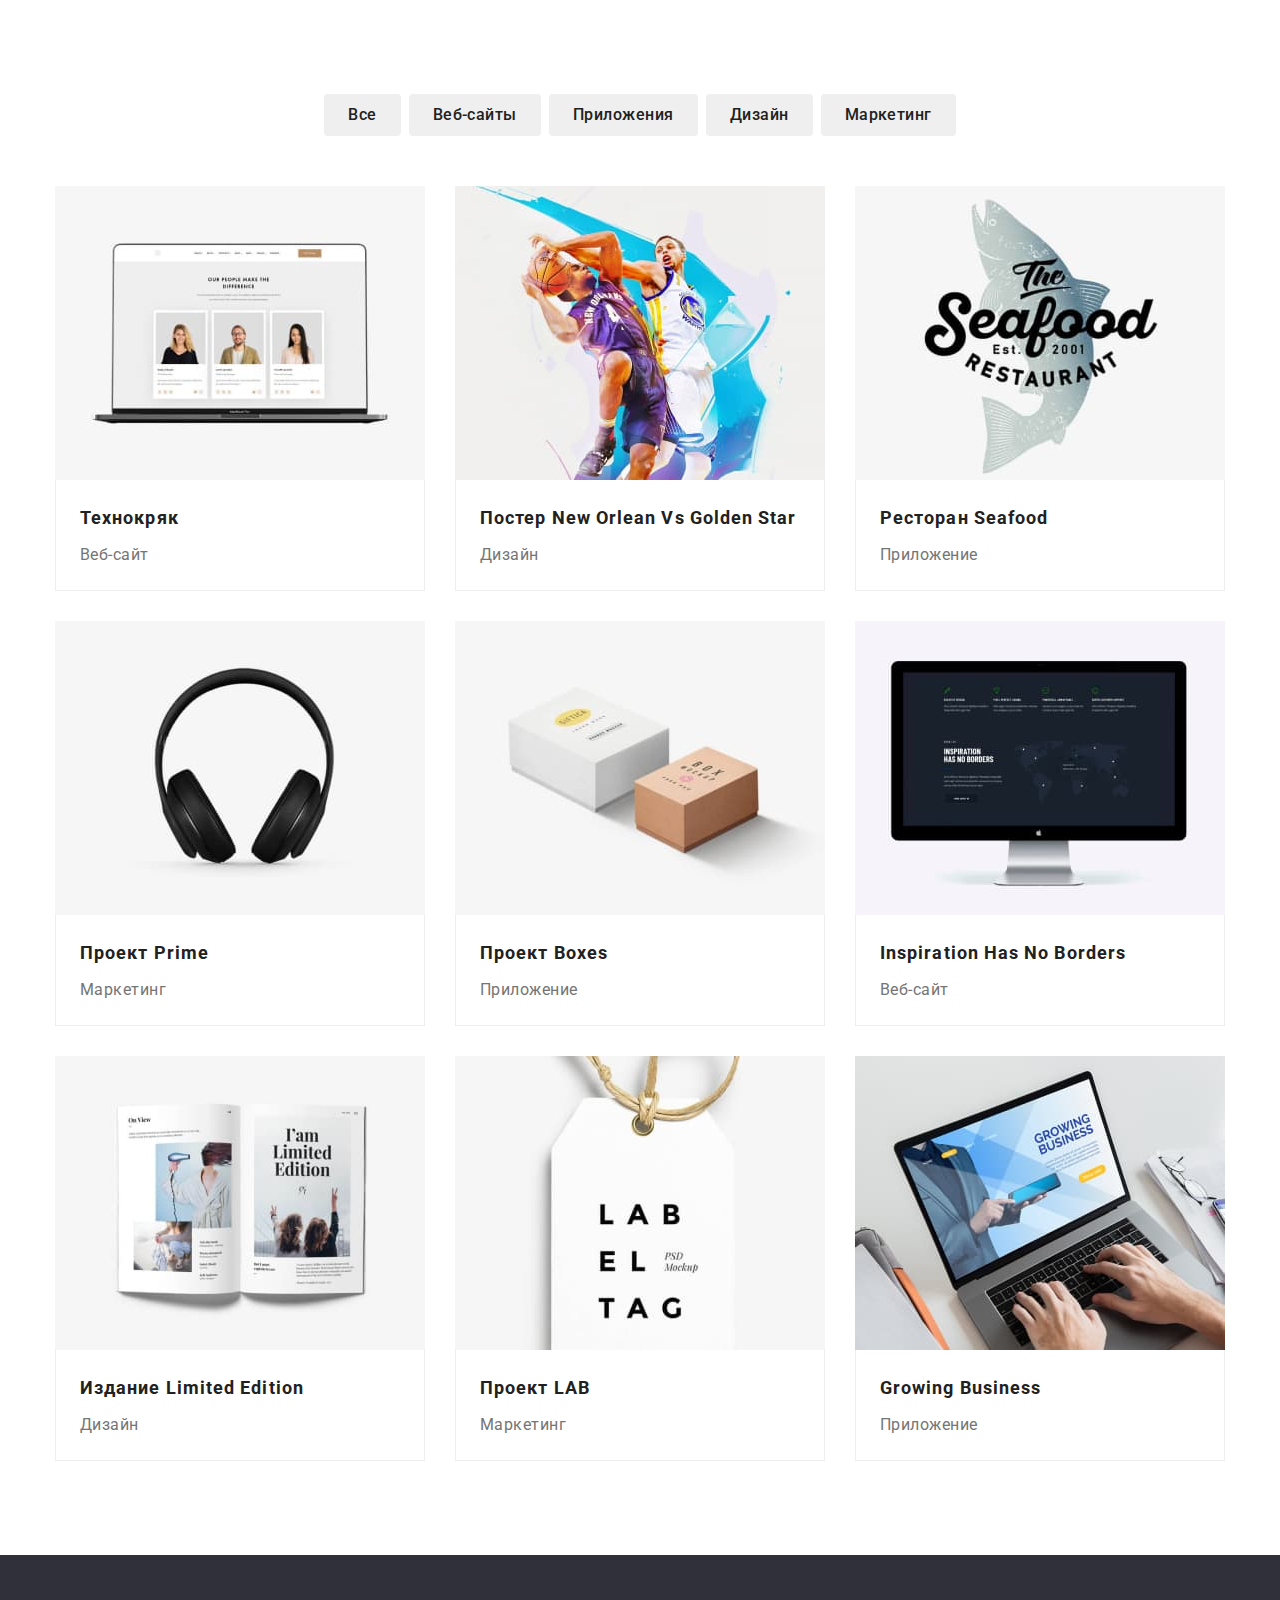
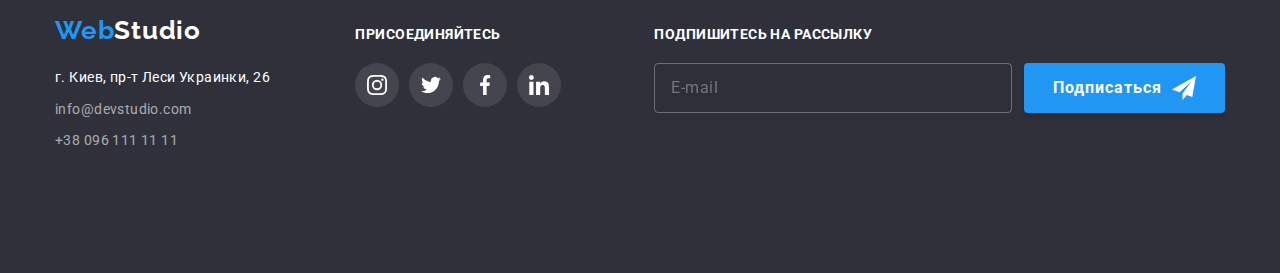
==== commit 36193c3c: "hero, footer адаптив" ====
--- a/portfolio.html
+++ b/portfolio.html
@@ -177,7 +177,7 @@
             </section>
         </main>
 
-        <!-- <footer class="footer">
+        <footer class="footer">
             <div class="container footer__container">
                 <div class="footer-contacts">
                     <a href="" lang="en" class="logo footer-contacts__logo">Web<span class="logo__white">Studio</span></a>
@@ -238,7 +238,7 @@
                     </form>
                 </div>
             </div>
-        </footer> -->
+        </footer>
     </body>
 
 </html>--- a/css/main.min.css
+++ b/css/main.min.css
@@ -1 +1 @@
-:root{--first-title-color: #212121;--second-title-color: #ffffff;--first-text-color: #757575;--second-text-color: #ffffff;--accent-color: #2196f3;--first-bg-color: #ffffff;--second-bg-color: #2f303a;--accent-bg-color: #2196f3}a{text-decoration:none}p,h1,h2,h3,h4,h5,h6{margin:0}ul{margin:0;padding:0;list-style:none}img{display:block;min-width:100%}button{cursor:pointer}body{font-family:"Roboto",sans-serif;color:var(--first-text-color);background-color:var(--first-bg-color)}.container{width:100%;padding-left:15px;padding-right:15px;margin:0 auto}@media screen and (min-width: 480px){.container{width:480px}}@media screen and (min-width: 768px){.container{width:768px}}@media screen and (min-width: 1200px){.container{width:1200px}}.section{padding-top:60px;padding-bottom:60px}@media screen and (min-width: 1200px){.section{padding-top:94px;padding-bottom:94px}}.section--padding-top{padding-top:0}.section--background{background-color:#f5f4fa}.visually-hidden{position:absolute;white-space:nowrap;width:1px;height:1px;overflow:hidden;border:0;padding:0;clip:rect(0 0 0 0);-webkit-clip-path:inset(50%);clip-path:inset(50%);margin:-1px}.section__title{font-weight:700;font-size:36px;line-height:1.16;text-align:center;letter-spacing:.03em;color:var(--first-title-color)}.section__title--margin-bottom{margin-bottom:50px}.logo{font-family:Raleway;font-weight:700;font-size:26px;line-height:1.19;letter-spacing:.03em;color:var(--accent-color);display:block}.navigation__logo{padding-top:24px;padding-bottom:25px;margin-right:93px}.logo__black{color:#000}.logo__white{color:#fff}.social{display:flex;justify-content:center;align-items:center}.social__link{display:flex;justify-content:center;align-items:center;width:44px;height:44px;border-radius:50%;color:#afb1b8;transition:background-color 250ms cubic-bezier(0.4, 0, 0.2, 1)}.social__link:hover,.social__link:focus{background-color:var(--accent-bg-color);color:var(--second-text-color)}.social__link--secondary-color{background-color:rgba(255,255,255,.1);color:var(--second-text-color);transition:background-color 250ms cubic-bezier(0.4, 0, 0.2, 1)}.social__link:hover .social__link--secondary-color,.social__link:focus .social__link--secondary-color{background-color:var(--accent-bg-color)}.social__icon{fill:currentColor;transition:fill 250ms cubic-bezier(0.4, 0, 0.2, 1),color 250ms cubic-bezier(0.4, 0, 0.2, 1)}.social__item:not(:first-child){margin-left:10px}.application__text{font-weight:700;font-size:14px;line-height:1.14;letter-spacing:.03em;text-transform:uppercase;color:var(--second-text-color);margin-bottom:20px}.footer-form{display:flex;justify-content:center;align-items:center}.user-mail-footer{font-size:16px;line-height:1.25;display:flex;align-items:center;letter-spacing:.03em;color:rgba(255,255,255,.6);background-color:transparent;min-width:358px;height:50px;padding-left:16px;padding-right:16px;margin-right:12px;border:1px solid rgba(255,255,255,.3);filter:drop-shadow(0px 4px 4px rgba(0, 0, 0, 0.15));border-radius:4px;outline:none}.footer-form__btn{min-width:200px;height:50px;display:flex;justify-content:center;align-items:center;background:var(--accent-bg-color);box-shadow:0px 4px 4px rgba(0,0,0,.15);border-radius:4px;border:none;padding:10px 29px;font-weight:700;font-size:16px;line-height:1.87;letter-spacing:.06em;color:var(--second-text-color);transition:background-color 250ms cubic-bezier(0.4, 0, 0.2, 1)}.footer-form__btn:hover,.footer-form__btn:focus{background-color:#188ce8}.footer-form__icon{width:24px;height:24px;fill:var(--second-text-color);margin-left:10px}.backdrop{position:fixed;top:0;left:0;width:100%;height:100%;background-color:rgba(0,0,0,.2);opacity:1;transition:opacity 250ms cubic-bezier(0.4, 0, 0.2, 1)}.is-hidden{opacity:0;pointer-events:none;visibility:hidden}.backdrop.is-hidden .modal{transform:translate(-50%, -50%) scale(0.7)}.modal{position:absolute;width:528px;min-height:581px;top:50%;left:50%;transform:translate(-50%, -50%) scale(1);transition:transform 250ms cubic-bezier(0.4, 0, 0.2, 1);background-color:var(--first-bg-color);box-shadow:0px 1px 3px rgba(0,0,0,.12),0px 1px 1px rgba(0,0,0,.14),0px 2px 1px rgba(0,0,0,.2);border-radius:4px;visibility:visible;padding:40px}.modal__close-btn{display:flex;justify-content:center;align-items:center;width:30px;height:30px;border-radius:50%;background-color:var(--first-bg-color);border:1px solid rgba(0,0,0,.1);position:absolute;top:8px;right:8px;transition:fill 250ms cubic-bezier(0.4, 0, 0.2, 1)}.modal__close-btn:hover,.modal__close-btn:focus{fill:var(--accent-color)}.modal__title{font-weight:700;font-size:20px;line-height:1.15;text-align:center;letter-spacing:.03em;color:var(--first-title-color);margin-bottom:12px}.modal__field{margin-bottom:10px}.modal__label{font-weight:400;font-size:12px;line-height:1.16;letter-spacing:.01em;color:var(--first-text-color);display:block;margin-bottom:4px}.modal__input-wrap{position:relative}.modal__input{width:100%;height:40px;border:1px solid rgba(33,33,33,.2);outline:none;border-radius:4px;padding-left:42px;padding-right:42px;transition:border-color 250ms cubic-bezier(0.4, 0, 0.2, 1)}.modal__input:focus,.modal__input:hover{border-color:var(--accent-color);cursor:pointer}.modal__icon{position:absolute;left:12px;top:50%;transform:translateY(-50%);transition:fill 250ms cubic-bezier(0.4, 0, 0.2, 1)}.modal__input:focus+.modal__icon,.modal__input:hover+.modal__icon{fill:var(--accent-color)}.modal__user-comment{width:100%;height:120px;border:1px solid rgba(33,33,33,.2);border-radius:4px;padding:12px 16px;margin-bottom:20px;outline:none;resize:none;transition:border-color 250ms cubic-bezier(0.4, 0, 0.2, 1)}.modal__user-comment:focus,.modal__user-comment:hover{border-color:var(--accent-color);cursor:pointer}.modal__user-comment::-moz-placeholder{font-size:12px;line-height:1.16;letter-spacing:.01em;color:rgba(117,117,117,.5)}.modal__user-comment:-ms-input-placeholder{font-size:12px;line-height:1.16;letter-spacing:.01em;color:rgba(117,117,117,.5)}.modal__user-comment::placeholder{font-size:12px;line-height:1.16;letter-spacing:.01em;color:rgba(117,117,117,.5)}.modal__field-check{margin-bottom:30px}.modal__check-text{font-size:14px;line-height:1.71;letter-spacing:.03em;color:var(--first-text-color);display:flex;align-items:center;justify-content:center}.modal__check-text span{width:16px;height:15px;border:2px solid var(--first-title-color);border-radius:2px;margin-right:8px;display:flex;justify-content:center;align-items:center}.modal__check-icon{fill:transparent}.modal__check:checked+.modal__check-text>span{background-color:var(--accent-bg-color);border:none}.modal__check:checked+.modal__check-text svg{fill:var(--second-text-color)}.modal__link{-webkit-text-decoration-line:underline;text-decoration-line:underline;color:var(--accent-color);margin-left:5px}.modal__form-btn{display:flex;justify-content:center}.modal__sumbit-btn{font-weight:700;font-size:16px;line-height:1.87;display:flex;align-items:center;text-align:center;letter-spacing:.06em;color:#fff;background:var(--accent-bg-color);box-shadow:0px 4px 4px rgba(0,0,0,.15);border-radius:4px;padding:10px 55px;border:none;transition:background-color 250ms cubic-bezier(0.4, 0, 0.2, 1)}.modal__sumbit-btn:hover,.modal__sumbit-btn:focus{background-color:#188ce8}.header{border:1px solid #ececec;background-color:var(--first-bg-color);font-weight:500;font-size:14px;line-height:1.14;letter-spacing:.02em}.header__container{display:flex;align-items:center}.navigation{display:flex;align-items:center}.page-nav,.auth-nav{display:flex;justify-content:center;align-items:center;margin-left:auto}.page-nav__item{position:relative}.page-nav__item:not(:first-child){margin-left:50px}.page-nav__link{display:block;padding-top:32px;padding-bottom:32px;color:var(--first-title-color);transition:color 250ms cubic-bezier(0.4, 0, 0.2, 1)}.page-nav__link:hover,.page-nav__link:focus{color:var(--accent-color)}.page-nav__link--current{color:var(--accent-color)}.page-nav__link--current::after{content:"";width:100%;height:4px;display:block;background:var(--accent-bg-color);border-radius:2px;position:absolute;bottom:-1px}.auth-nav__item:not(:first-child){margin-left:50px}.auth-nav__link{color:var(--first-text-color);display:flex;justify-content:center;align-items:center;padding-top:32px;padding-bottom:32px;transition:color 250ms cubic-bezier(0.4, 0, 0.2, 1)}.auth-nav__link:hover,.auth-nav__link:focus{color:var(--accent-color)}.auth-nav__icon{fill:currentColor;margin-right:10px}.hero{max-width:1600px;height:600px;margin-top:0;margin-right:auto;margin-left:auto;margin-bottom:0;background-image:linear-gradient(rgba(47, 48, 58, 0.4), rgba(47, 48, 58, 0.4)),url(../images/hero-img.jpg);background-repeat:no-repeat;background-position:center;background-size:cover;text-align:center;padding-top:200px;padding-bottom:200px}.hero__title{width:696px;margin-left:auto;margin-right:auto;margin-bottom:30px;font-weight:900;font-size:44px;line-height:1.36;text-align:center;letter-spacing:.06em;text-transform:uppercase;color:var(--second-title-color)}.hero__btn{padding:6px 22px;border:transparent;box-sizing:border-box;box-shadow:0px 4px 4px rgba(0,0,0,.15);border-radius:4px;font-weight:700;font-size:16px;line-height:1.87;align-items:center;text-align:center;letter-spacing:.06em;color:var(--second-text-color);background-color:var(--accent-bg-color);transition:background-color 250ms cubic-bezier(0.4, 0, 0.2, 1)}.hero__btn:hover,.hero__btn:focus{background-color:#188ce8}@media screen and (min-width: 768px){.features{display:flex;flex-wrap:wrap;margin-left:-30px;margin-bottom:-30px}}.features__item{width:450px}.features__item:not(:last-child){margin-bottom:30px}@media screen and (min-width: 768px){.features__item{width:calc(50% - 30px);margin-left:30px}}@media screen and (min-width: 1200px){.features__item{width:270px;display:block}.features__item:not(:first-child){margin-left:30px}}.features__box{display:flex;justify-content:center;align-items:center;margin-bottom:30px;height:120px;background-color:#f5f4fa;border-radius:4px;color:currentColor}.features__title{margin-bottom:10px;font-weight:700;font-size:14px;line-height:1.14;letter-spacing:.03em;text-transform:uppercase;color:var(--first-title-color)}.features__text{font-size:14px;line-height:1.71;letter-spacing:.03em;color:var(--first-text-color)}@media screen and (max-width: 1200px){.services{display:none}}.services__list{display:flex;flex-wrap:wrap;margin-left:-30px;margin-bottom:-30px}.services__item{width:calc(33.3333333333% - 30px);height:auto;margin-left:30px;margin-bottom:30px}.services__img{position:relative}.services__title{font-weight:700;font-size:14px;line-height:1.14;text-align:center;letter-spacing:.03em;text-transform:uppercase;color:var(--second-title-color);background:rgba(47,48,58,.8);height:70px;width:100%;display:flex;justify-content:center;align-items:center;position:absolute;bottom:0;left:0}@media screen and (min-width: 768px){.team{display:flex;flex-wrap:wrap;margin-left:-30px;margin-bottom:-30px}}.team__item{width:450px}.team__item:not(:last-child){margin-bottom:30px}@media screen and (min-width: 768px){.team__item{width:calc(50% - 30px);margin-left:30px;margin-bottom:30px}}@media screen and (min-width: 1200px){.team__item{width:calc(25% - 30px)}}.team__title{margin-bottom:10px;font-weight:500;font-size:16px;line-height:1.18;text-align:center;letter-spacing:.03em;color:var(--first-title-color)}.team__member{padding-top:30px;padding-bottom:30px;background-color:var(--first-bg-color);box-shadow:0px 1px 3px rgba(0,0,0,.12),0px 1px 1px rgba(0,0,0,.14),0px 2px 1px rgba(0,0,0,.2);border-radius:0px 0px 4px 4px}.team__text{font-size:16px;line-height:1.18;text-align:center;letter-spacing:.03em;color:var(--first-text-color);margin-bottom:16px}.clients{display:flex;flex-wrap:wrap;margin-left:-30px;margin-bottom:-30px}.clients__item{width:calc(50% - 30px);margin-left:30px;margin-bottom:30px}@media screen and (min-width: 768px){.clients__item{width:calc(33.3333333333% - 30px)}}@media screen and (min-width: 1200px){.clients__item{width:calc(16.6666666667% - 30px)}}.clients__link{display:flex;justify-content:center;align-items:center;background-color:#fff;border:1px solid #afb1b8;border-radius:4px;color:#afb1b8;min-width:210px;height:92px;transition:border 250ms cubic-bezier(0.4, 0, 0.2, 1)}@media screen and (min-width: 768px){.clients__link{min-width:226px}}@media screen and (min-width: 1200px){.clients__link{min-width:170px}}.clients__link:focus,.clients__link:hover{color:var(--accent-color);border:1px solid var(--accent-color)}.clients__icon{fill:currentColor;transition:color 250ms cubic-bezier(0.4, 0, 0.2, 1)}.menu{display:flex;flex-wrap:wrap;justify-content:flex-start;align-content:flex-start}@media screen and (max-width: 768px){.menu{margin-right:-8px;margin-bottom:-15px}}@media screen and (min-width: 768px){.menu{justify-content:center;margin-bottom:30px}}@media screen and (min-width: 1200px){.menu{justify-content:center;margin-bottom:50px}}.menu__item:not(:last-child){margin-right:8px}@media screen and (max-width: 768px){.menu__item{margin-bottom:15px}}.menu__btn{padding:6px 22px;border-color:transparent;border-radius:4px;font-weight:500;font-size:16px;line-height:1.62;text-align:center;letter-spacing:.03em;color:var(--first-title-color);transition:color 250ms cubic-bezier(0.4, 0, 0.2, 1),background-color 250ms cubic-bezier(0.4, 0, 0.2, 1),box-shadow 250ms cubic-bezier(0.4, 0, 0.2, 1)}.menu__btn:hover,.menu__btn:focus{color:var(--second-text-color);background-color:var(--accent-bg-color);box-shadow:0px 3px 1px rgba(0,0,0,.1),0px 1px 2px rgba(0,0,0,.08),0px 2px 2px rgba(0,0,0,.12)}@media screen and (min-width: 768px){.project{display:flex;flex-wrap:wrap;margin-left:-30px;margin-bottom:-30px}}@media screen and (max-width: 768px){.project{margin-top:40px}}.project__item{width:450px}.project__item:not(:last-child){margin-bottom:30px}@media screen and (min-width: 768px){.project__item{width:calc(50% - 30px);margin-left:30px;margin-bottom:30px}}@media screen and (min-width: 1200px){.project__item{width:calc(33.3333333333% - 30px)}}.project__link{display:block;transition:box-shadow 250ms cubic-bezier(0.4, 0, 0.2, 1)}.project__link:focus,.project__link:hover{box-shadow:0px 1px 1px rgba(0,0,0,.12),0px 4px 4px rgba(0,0,0,.06),1px 4px 6px rgba(0,0,0,.16)}.project__box{position:relative;overflow:hidden}.project__box::before{content:"";background:rgba(33,150,243,.9);position:absolute;bottom:0;left:0;width:100%;height:100%;transform:translateY(101%);transition:transform 250ms cubic-bezier(0.4, 0, 0.2, 1)}.project__link:hover .project__box::before,.project__link:focus .project__box::before{transform:translateY(0)}.project__description{font-size:18px;line-height:1.55;letter-spacing:.03em;color:var(--second-text-color);display:flex;justify-content:center;align-items:center;position:absolute;bottom:0;left:0;width:100%;height:100%;padding:63px 24px;transform:translateY(101%);transition:transform 250ms cubic-bezier(0.4, 0, 0.2, 1)}.project__link:hover .project__description,.project__link:focus .project__description{transform:translateY(0)}.project__name{padding:20px 24px;border-left:1px solid #eee;border-right:1px solid #eee;border-bottom:1px solid #eee}.project__title{margin-bottom:4px;font-weight:700;font-size:18px;line-height:2;letter-spacing:.06em;text-transform:capitalize;color:var(--first-title-color)}.project__text{font-size:16px;line-height:1.87;letter-spacing:.03em;color:var(--first-text-color)}.footer{padding-top:60px;padding-bottom:60px;background-color:var(--second-bg-color)}.footer__container{display:flex;align-items:baseline}.footer-contacts{flex-grow:1}.footer-contacts__logo{margin-bottom:20px}.contacts__item:not(:first-child){margin-top:9px}.contacts__link{font-style:normal;font-size:14px;line-height:1.71;letter-spacing:.03em;color:rgba(255,255,255,.6)}.contacts__link--white{color:var(--second-text-color)}.footer-social{margin-left:70px;margin-right:93px}.footer-social__text{font-weight:700;font-size:14px;line-height:1.14;letter-spacing:.03em;text-transform:uppercase;color:var(--second-text-color);margin-bottom:20px}/*# sourceMappingURL=main.min.css.map */+:root{--first-title-color: #212121;--second-title-color: #ffffff;--first-text-color: #757575;--second-text-color: #ffffff;--accent-color: #2196f3;--first-bg-color: #ffffff;--second-bg-color: #2f303a;--accent-bg-color: #2196f3}a{text-decoration:none}p,h1,h2,h3,h4,h5,h6{margin:0}ul{margin:0;padding:0;list-style:none}img{display:block;min-width:100%}button{cursor:pointer}body{font-family:"Roboto",sans-serif;color:var(--first-text-color);background-color:var(--first-bg-color)}.container{width:100%;padding-left:15px;padding-right:15px;margin:0 auto}@media screen and (min-width: 480px){.container{width:480px}}@media screen and (min-width: 768px){.container{width:768px}}@media screen and (min-width: 1200px){.container{width:1200px}}.section{padding-top:60px;padding-bottom:60px}@media screen and (min-width: 1200px){.section{padding-top:94px;padding-bottom:94px}}.section--padding-top{padding-top:0}.section--background{background-color:#f5f4fa}.visually-hidden{position:absolute;white-space:nowrap;width:1px;height:1px;overflow:hidden;border:0;padding:0;clip:rect(0 0 0 0);clip-path:inset(50%);margin:-1px}.section__title{font-weight:700;font-size:36px;line-height:1.16;text-align:center;letter-spacing:.03em;color:var(--first-title-color)}.section__title--margin-bottom{margin-bottom:50px}.logo{font-family:Raleway;font-weight:700;font-size:26px;line-height:1.19;letter-spacing:.03em;color:var(--accent-color);display:block}.navigation__logo{padding-top:24px;padding-bottom:25px;margin-right:93px}.logo__black{color:#000}.logo__white{color:#fff}.social{display:flex;justify-content:center;align-items:center}.social__link{display:flex;justify-content:center;align-items:center;width:44px;height:44px;border-radius:50%;color:#afb1b8;transition:background-color 250ms cubic-bezier(0.4, 0, 0.2, 1)}.social__link:hover,.social__link:focus{background-color:var(--accent-bg-color);color:var(--second-text-color)}.social__link--secondary-color{background-color:rgba(255,255,255,.1);color:var(--second-text-color);transition:background-color 250ms cubic-bezier(0.4, 0, 0.2, 1)}.social__link:hover .social__link--secondary-color,.social__link:focus .social__link--secondary-color{background-color:var(--accent-bg-color)}.social__icon{fill:currentColor;transition:fill 250ms cubic-bezier(0.4, 0, 0.2, 1),color 250ms cubic-bezier(0.4, 0, 0.2, 1)}.social__item:not(:first-child){margin-left:10px}.application__text{font-weight:700;font-size:14px;line-height:1.14;letter-spacing:.03em;text-transform:uppercase;color:var(--second-text-color);margin-bottom:20px}.footer-form{display:flex;justify-content:space-around;align-items:baseline;flex-wrap:wrap}.user-mail-footer{font-size:16px;line-height:1.25;display:flex;justify-content:center;align-items:center;letter-spacing:.03em;color:rgba(255,255,255,.6);background-color:transparent;width:450px;height:50px;padding-left:16px;padding-right:16px;border:1px solid rgba(255,255,255,.3);filter:drop-shadow(0px 4px 4px rgba(0, 0, 0, 0.15));border-radius:4px;outline:none}@media screen and (max-width: 1199px){.user-mail-footer{margin-bottom:20px}}@media screen and (min-width: 1200px){.user-mail-footer{max-width:358px;margin-right:12px}}.footer-form__btn{min-width:200px;height:50px;display:flex;justify-content:center;align-items:center;background:var(--accent-bg-color);box-shadow:0px 4px 4px rgba(0,0,0,.15);border-radius:4px;border:none;padding:10px 29px;font-weight:700;font-size:16px;line-height:1.87;letter-spacing:.06em;color:var(--second-text-color);transition:background-color 250ms cubic-bezier(0.4, 0, 0.2, 1)}.footer-form__btn:hover,.footer-form__btn:focus{background-color:#188ce8}.footer-form__icon{width:24px;height:24px;fill:var(--second-text-color);margin-left:10px}.backdrop{position:fixed;top:0;left:0;width:100%;height:100%;background-color:rgba(0,0,0,.2);opacity:1;transition:opacity 250ms cubic-bezier(0.4, 0, 0.2, 1)}.is-hidden{opacity:0;pointer-events:none;visibility:hidden}.backdrop.is-hidden .modal{transform:translate(-50%, -50%) scale(0.7)}.modal{position:absolute;width:528px;min-height:581px;top:50%;left:50%;transform:translate(-50%, -50%) scale(1);transition:transform 250ms cubic-bezier(0.4, 0, 0.2, 1);background-color:var(--first-bg-color);box-shadow:0px 1px 3px rgba(0,0,0,.12),0px 1px 1px rgba(0,0,0,.14),0px 2px 1px rgba(0,0,0,.2);border-radius:4px;visibility:visible;padding:40px}.modal__close-btn{display:flex;justify-content:center;align-items:center;width:30px;height:30px;border-radius:50%;background-color:var(--first-bg-color);border:1px solid rgba(0,0,0,.1);position:absolute;top:8px;right:8px;transition:fill 250ms cubic-bezier(0.4, 0, 0.2, 1)}.modal__close-btn:hover,.modal__close-btn:focus{fill:var(--accent-color)}.modal__title{font-weight:700;font-size:20px;line-height:1.15;text-align:center;letter-spacing:.03em;color:var(--first-title-color);margin-bottom:12px}.modal__field{margin-bottom:10px}.modal__label{font-weight:400;font-size:12px;line-height:1.16;letter-spacing:.01em;color:var(--first-text-color);display:block;margin-bottom:4px}.modal__input-wrap{position:relative}.modal__input{width:100%;height:40px;border:1px solid rgba(33,33,33,.2);outline:none;border-radius:4px;padding-left:42px;padding-right:42px;transition:border-color 250ms cubic-bezier(0.4, 0, 0.2, 1)}.modal__input:focus,.modal__input:hover{border-color:var(--accent-color);cursor:pointer}.modal__icon{position:absolute;left:12px;top:50%;transform:translateY(-50%);transition:fill 250ms cubic-bezier(0.4, 0, 0.2, 1)}.modal__input:focus+.modal__icon,.modal__input:hover+.modal__icon{fill:var(--accent-color)}.modal__user-comment{width:100%;height:120px;border:1px solid rgba(33,33,33,.2);border-radius:4px;padding:12px 16px;margin-bottom:20px;outline:none;resize:none;transition:border-color 250ms cubic-bezier(0.4, 0, 0.2, 1)}.modal__user-comment:focus,.modal__user-comment:hover{border-color:var(--accent-color);cursor:pointer}.modal__user-comment::placeholder{font-size:12px;line-height:1.16;letter-spacing:.01em;color:rgba(117,117,117,.5)}.modal__field-check{margin-bottom:30px}.modal__check-text{font-size:14px;line-height:1.71;letter-spacing:.03em;color:var(--first-text-color);display:flex;align-items:center;justify-content:center}.modal__check-text span{width:16px;height:15px;border:2px solid var(--first-title-color);border-radius:2px;margin-right:8px;display:flex;justify-content:center;align-items:center}.modal__check-icon{fill:transparent}.modal__check:checked+.modal__check-text>span{background-color:var(--accent-bg-color);border:none}.modal__check:checked+.modal__check-text svg{fill:var(--second-text-color)}.modal__link{text-decoration-line:underline;color:var(--accent-color);margin-left:5px}.modal__form-btn{display:flex;justify-content:center}.modal__sumbit-btn{font-weight:700;font-size:16px;line-height:1.87;display:flex;align-items:center;text-align:center;letter-spacing:.06em;color:#fff;background:var(--accent-bg-color);box-shadow:0px 4px 4px rgba(0,0,0,.15);border-radius:4px;padding:10px 55px;border:none;transition:background-color 250ms cubic-bezier(0.4, 0, 0.2, 1)}.modal__sumbit-btn:hover,.modal__sumbit-btn:focus{background-color:#188ce8}.header{border:1px solid #ececec;background-color:var(--first-bg-color);font-weight:500;font-size:14px;line-height:1.14;letter-spacing:.02em}.header__container{display:flex;align-items:center}.navigation{display:flex;align-items:center}.page-nav,.auth-nav{display:flex;justify-content:center;align-items:center;margin-left:auto}.page-nav__item{position:relative}.page-nav__item:not(:first-child){margin-left:50px}.page-nav__link{display:block;padding-top:32px;padding-bottom:32px;color:var(--first-title-color);transition:color 250ms cubic-bezier(0.4, 0, 0.2, 1)}.page-nav__link:hover,.page-nav__link:focus{color:var(--accent-color)}.page-nav__link--current{color:var(--accent-color)}.page-nav__link--current::after{content:"";width:100%;height:4px;display:block;background:var(--accent-bg-color);border-radius:2px;position:absolute;bottom:-1px}.auth-nav__item:not(:first-child){margin-left:50px}.auth-nav__link{color:var(--first-text-color);display:flex;justify-content:center;align-items:center;padding-top:32px;padding-bottom:32px;transition:color 250ms cubic-bezier(0.4, 0, 0.2, 1)}.auth-nav__link:hover,.auth-nav__link:focus{color:var(--accent-color)}.auth-nav__icon{fill:currentColor;margin-right:10px}.hero{min-width:480px;height:400px;margin-top:0;margin-right:auto;margin-left:auto;margin-bottom:0;background-image:linear-gradient(rgba(47, 48, 58, 0.4), rgba(47, 48, 58, 0.4)),url(../images/hero-img.jpg);background-repeat:no-repeat;background-position:center;background-size:cover;text-align:center;padding-top:118px;padding-bottom:118px}@media screen and (min-width: 768px){.hero{min-width:768px}}@media screen and (min-width: 1200px){.hero{max-width:1600px;height:600px;padding-top:200px;padding-bottom:200px}}.hero__title{width:360px;margin-left:auto;margin-right:auto;margin-bottom:30px;font-weight:900;font-size:26px;line-height:1.61;text-align:center;letter-spacing:.06em;text-transform:uppercase;color:var(--second-title-color)}@media screen and (min-width: 1200px){.hero__title{width:696px;font-size:44px;line-height:1.36}}.hero__btn{padding:6px 22px;border:transparent;box-sizing:border-box;box-shadow:0px 4px 4px rgba(0,0,0,.15);border-radius:4px;font-weight:700;font-size:16px;line-height:1.87;align-items:center;text-align:center;letter-spacing:.06em;color:var(--second-text-color);background-color:var(--accent-bg-color);transition:background-color 250ms cubic-bezier(0.4, 0, 0.2, 1)}.hero__btn:hover,.hero__btn:focus{background-color:#188ce8}@media screen and (min-width: 768px){.features{display:flex;flex-wrap:wrap;margin-left:-30px;margin-bottom:-30px}}.features__item{width:450px}.features__item:not(:last-child){margin-bottom:30px}@media screen and (min-width: 768px){.features__item{width:calc(50% - 30px);margin-left:30px}}@media screen and (min-width: 1200px){.features__item{width:270px;display:block}.features__item:not(:first-child){margin-left:30px}}.features__box{display:flex;justify-content:center;align-items:center;margin-bottom:30px;height:120px;background-color:#f5f4fa;border-radius:4px;color:currentColor}.features__title{margin-bottom:10px;font-weight:700;font-size:14px;line-height:1.14;letter-spacing:.03em;text-transform:uppercase;color:var(--first-title-color)}.features__text{font-size:14px;line-height:1.71;letter-spacing:.03em;color:var(--first-text-color)}@media screen and (max-width: 1200px){.services{display:none}}.services__list{display:flex;flex-wrap:wrap;margin-left:-30px;margin-bottom:-30px}.services__item{width:calc(33.3333333333% - 30px);height:auto;margin-left:30px;margin-bottom:30px}.services__img{position:relative}.services__title{font-weight:700;font-size:14px;line-height:1.14;text-align:center;letter-spacing:.03em;text-transform:uppercase;color:var(--second-title-color);background:rgba(47,48,58,.8);height:70px;width:100%;display:flex;justify-content:center;align-items:center;position:absolute;bottom:0;left:0}@media screen and (min-width: 768px){.team{display:flex;flex-wrap:wrap;margin-left:-30px;margin-bottom:-30px}}.team__item{width:450px}.team__item:not(:last-child){margin-bottom:30px}@media screen and (min-width: 768px){.team__item{width:calc(50% - 30px);margin-left:30px;margin-bottom:30px}}@media screen and (min-width: 1200px){.team__item{width:calc(25% - 30px)}}.team__title{margin-bottom:10px;font-weight:500;font-size:16px;line-height:1.18;text-align:center;letter-spacing:.03em;color:var(--first-title-color)}.team__member{padding-top:30px;padding-bottom:30px;background-color:var(--first-bg-color);box-shadow:0px 1px 3px rgba(0,0,0,.12),0px 1px 1px rgba(0,0,0,.14),0px 2px 1px rgba(0,0,0,.2);border-radius:0px 0px 4px 4px}.team__text{font-size:16px;line-height:1.18;text-align:center;letter-spacing:.03em;color:var(--first-text-color);margin-bottom:16px}.clients{display:flex;flex-wrap:wrap;margin-left:-30px;margin-bottom:-30px}.clients__item{width:calc(50% - 30px);margin-left:30px;margin-bottom:30px}@media screen and (min-width: 768px){.clients__item{width:calc(33.3333333333% - 30px)}}@media screen and (min-width: 1200px){.clients__item{width:calc(16.6666666667% - 30px)}}.clients__link{display:flex;justify-content:center;align-items:center;background-color:#fff;border:1px solid #afb1b8;border-radius:4px;color:#afb1b8;min-width:210px;height:92px;transition:border 250ms cubic-bezier(0.4, 0, 0.2, 1)}@media screen and (min-width: 768px){.clients__link{min-width:226px}}@media screen and (min-width: 1200px){.clients__link{min-width:170px}}.clients__link:focus,.clients__link:hover{color:var(--accent-color);border:1px solid var(--accent-color)}.clients__icon{fill:currentColor;transition:color 250ms cubic-bezier(0.4, 0, 0.2, 1)}.menu{display:flex;flex-wrap:wrap;justify-content:flex-start;align-content:flex-start}@media screen and (max-width: 768px){.menu{margin-right:-8px;margin-bottom:-15px}}@media screen and (min-width: 768px){.menu{justify-content:center;margin-bottom:30px}}@media screen and (min-width: 1200px){.menu{justify-content:center;margin-bottom:50px}}.menu__item:not(:last-child){margin-right:8px}@media screen and (max-width: 768px){.menu__item{margin-bottom:15px}}.menu__btn{padding:6px 22px;border-color:transparent;border-radius:4px;font-weight:500;font-size:16px;line-height:1.62;text-align:center;letter-spacing:.03em;color:var(--first-title-color);transition:color 250ms cubic-bezier(0.4, 0, 0.2, 1),background-color 250ms cubic-bezier(0.4, 0, 0.2, 1),box-shadow 250ms cubic-bezier(0.4, 0, 0.2, 1)}.menu__btn:hover,.menu__btn:focus{color:var(--second-text-color);background-color:var(--accent-bg-color);box-shadow:0px 3px 1px rgba(0,0,0,.1),0px 1px 2px rgba(0,0,0,.08),0px 2px 2px rgba(0,0,0,.12)}@media screen and (min-width: 768px){.project{display:flex;flex-wrap:wrap;margin-left:-30px;margin-bottom:-30px}}@media screen and (max-width: 768px){.project{margin-top:40px}}.project__item{width:450px}.project__item:not(:last-child){margin-bottom:30px}@media screen and (min-width: 768px){.project__item{width:calc(50% - 30px);margin-left:30px;margin-bottom:30px}}@media screen and (min-width: 1200px){.project__item{width:calc(33.3333333333% - 30px)}}.project__link{display:block;transition:box-shadow 250ms cubic-bezier(0.4, 0, 0.2, 1)}.project__link:focus,.project__link:hover{box-shadow:0px 1px 1px rgba(0,0,0,.12),0px 4px 4px rgba(0,0,0,.06),1px 4px 6px rgba(0,0,0,.16)}.project__box{position:relative;overflow:hidden}.project__box::before{content:"";background:rgba(33,150,243,.9);position:absolute;bottom:0;left:0;width:100%;height:100%;transform:translateY(101%);transition:transform 250ms cubic-bezier(0.4, 0, 0.2, 1)}.project__link:hover .project__box::before,.project__link:focus .project__box::before{transform:translateY(0)}.project__description{font-size:18px;line-height:1.55;letter-spacing:.03em;color:var(--second-text-color);display:flex;justify-content:center;align-items:center;position:absolute;bottom:0;left:0;width:100%;height:100%;padding:63px 24px;transform:translateY(101%);transition:transform 250ms cubic-bezier(0.4, 0, 0.2, 1)}.project__link:hover .project__description,.project__link:focus .project__description{transform:translateY(0)}.project__name{padding:20px 24px;border-left:1px solid #eee;border-right:1px solid #eee;border-bottom:1px solid #eee}.project__title{margin-bottom:4px;font-weight:700;font-size:18px;line-height:2;letter-spacing:.06em;text-transform:capitalize;color:var(--first-title-color)}.project__text{font-size:16px;line-height:1.87;letter-spacing:.03em;color:var(--first-text-color)}.footer{padding-top:60px;padding-bottom:60px;background-color:var(--second-bg-color)}@media screen and (max-width: 1199px){.footer__container{text-align:center}}@media screen and (min-width: 768px){.footer__container{display:flex;justify-content:center;align-items:baseline;flex-wrap:wrap}}.footer-contacts{margin-bottom:60px}@media screen and (min-width: 768px)and (max-width: 1199px){.footer-contacts{margin-right:165px}}@media screen and (min-width: 1200px){.footer-contacts{flex-grow:1}}.footer-contacts__logo{margin-bottom:20px}.contacts__item:not(:first-child){margin-top:8px}.contacts__link{font-style:normal;font-size:14px;line-height:1.71;letter-spacing:.03em;color:rgba(255,255,255,.6)}.contacts__link--white{color:var(--second-text-color)}.footer-social{margin-bottom:60px}@media screen and (min-width: 1200px){.footer-social{margin-left:70px;margin-right:93px}}.footer-social__text{font-weight:700;font-size:14px;line-height:1.14;letter-spacing:.03em;text-transform:uppercase;color:var(--second-text-color);margin-bottom:20px}/*# sourceMappingURL=main.min.css.map */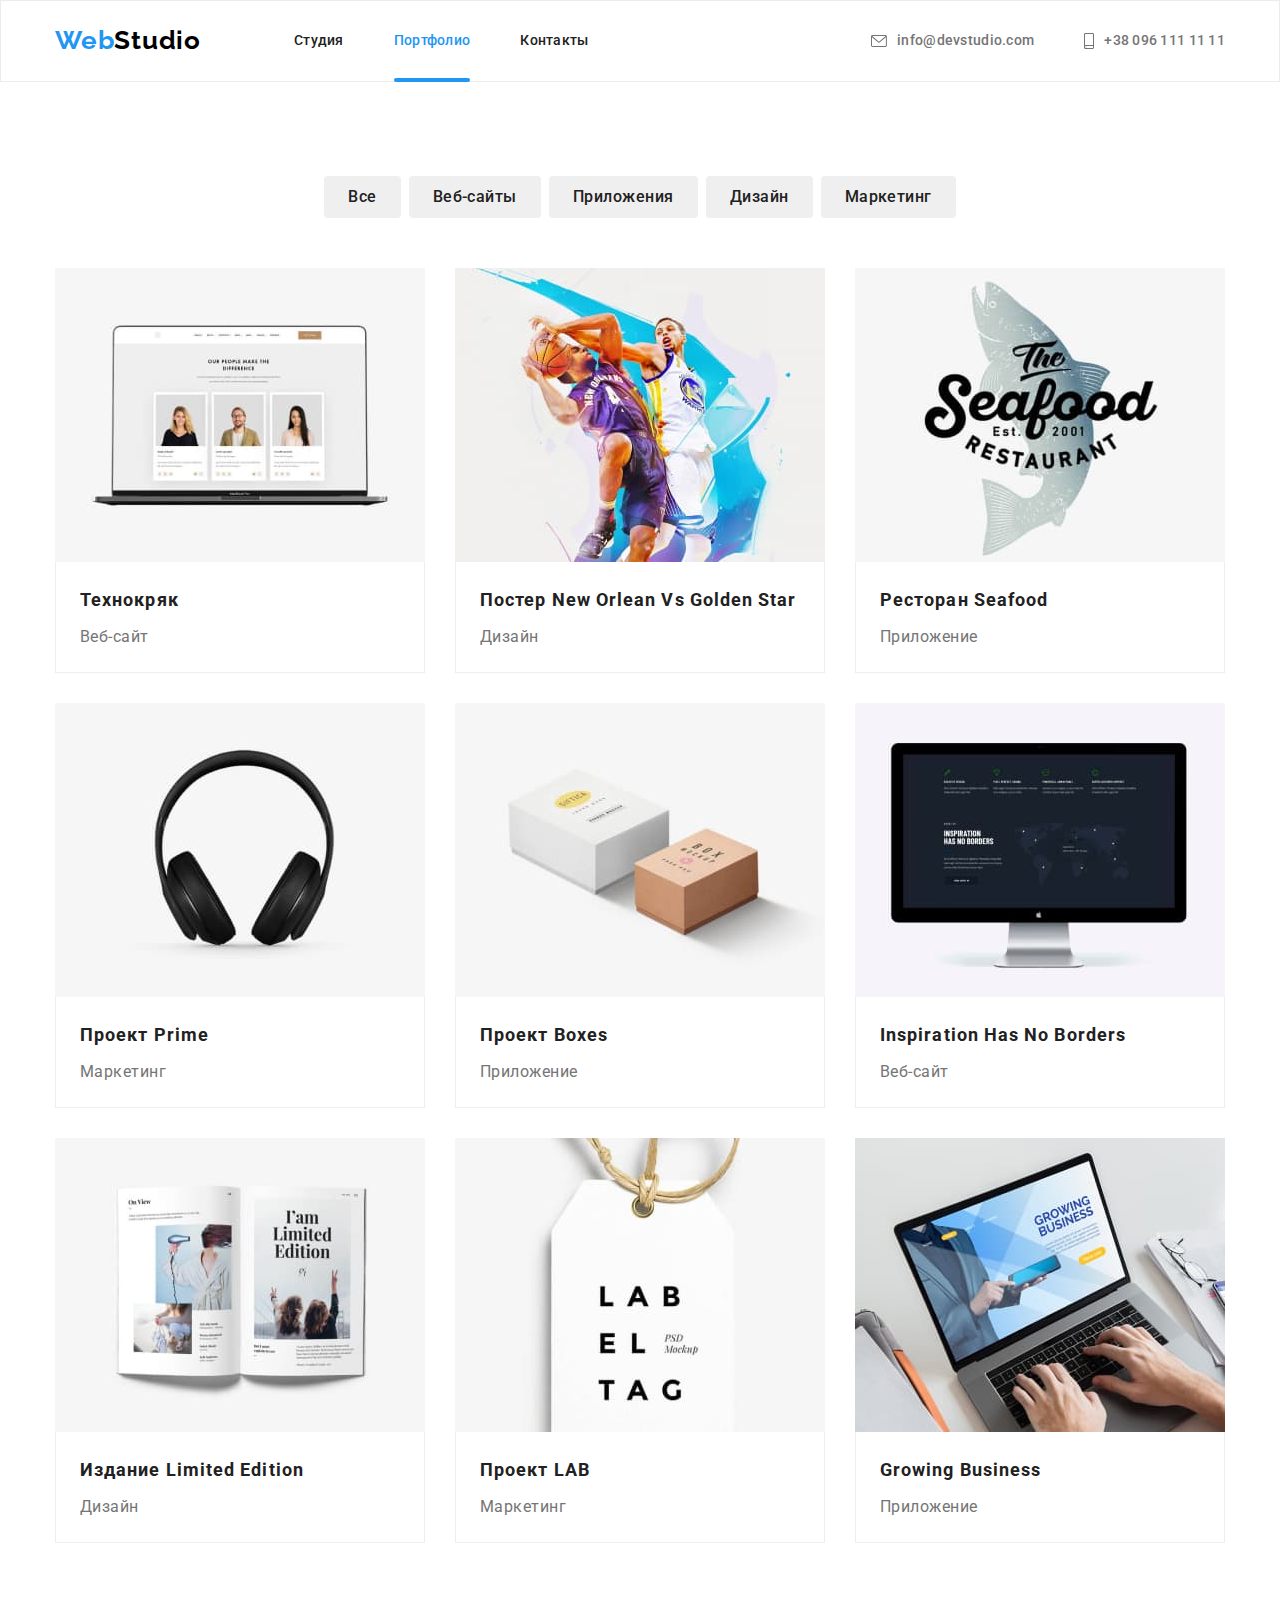
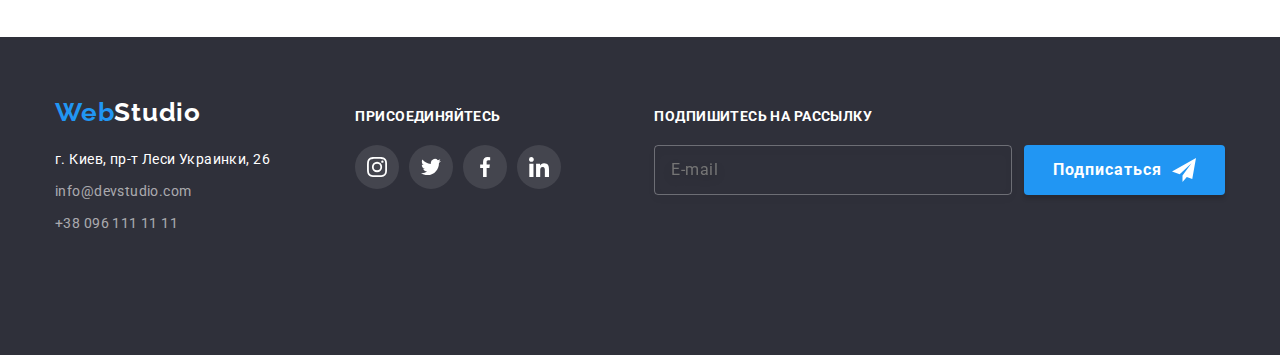
==== commit f0afdc6f: "адаптив header, project" ====
--- a/portfolio.html
+++ b/portfolio.html
@@ -15,7 +15,7 @@
     </head>
 
     <body>
-        <!-- <header class="header">
+        <header class="header">
             <div class="container header__container">
                 <nav class="navigation">
                     <a href="" lang="en" class="logo navigation__logo">Web<span class="logo__black">Studio</span></a>
@@ -39,8 +39,44 @@
                             +38 096 111 11 11
                         </a></li>
                 </ul>
+                <button type="button" class="menu-open-btn">
+                    <svg class="mob-open-btn" width="40" height="40">
+                        <use href="./images/icons/symbol-defs.svg#icon-mob-menu-btn"></use>
+                    </svg>
+                </button>
             </div>
-        </header> -->
+            <div class="mob-menu is-hidden">
+                <div class="mob-menu-container">
+                    <div class="mob-menu-top">
+                        <button type="button" class="menu-close-btn">
+                            <svg class="mob-close-btn" width="40" height="40">
+                                <use href="./images/icons/symbol-defs.svg#icon-mob-close-btn"></use>
+                            </svg>
+                        </button>
+                        <ul class="mob-menu-list">
+                            <li class="mob-menu-list__item"><a href="./index.html" class="mob-menu-list__link">Студия</a>
+                            </li>
+                            <li class="mob-menu-list__item"><a href="" class="mob-menu-list__link mob-menu-list__link--current">Портфолио</a>
+                            </li>
+                            <li class="mob-menu-list__item"><a href="" class="mob-menu-list__link">Контакты</a></li>
+                        </ul>
+                    </div>
+            
+                    <div class="mob-menu-bottom">
+                        <ul class="mob-contacts-list">
+                            <li class="mob-contacts-list__item"><a href="tel:+380961111111" class="mob-contacts-list__link">+38 096 111 11 11</a></li>
+                            <li class="mob-contacts-list__item"><a href="mailto:info@devstudio.com" class="mob-contacts-list__link">info@devstudio.com</a></li>
+                        </ul>
+                        <ul class="mob-social-list">
+                            <li class="mob-social-list__item"><a href="" class="mob-social-list__link"></a>Instagram</li>
+                            <li class="mob-social-list__item"><a href="" class="mob-social-list__link"></a>Twitter</li>
+                            <li class="mob-social-list__item"><a href="" class="mob-social-list__link"></a>Facebook</li>
+                            <li class="mob-social-list__item"><a href="" class="mob-social-list__link"></a>LinkedIn</li>
+                        </ul>
+                    </div>
+                </div>
+            </div>
+        </header>
 
         <main>
             <section class="section">
@@ -58,7 +94,24 @@
                         <li class="project__item">
                             <a href="" class="project__link">
                                 <div class="project__box">
-                                    <img src="./images/projects/project1.jpg" alt="Сайт пример 1" width="370" height="294">
+                                    <picture>
+                                        <source 
+                                            srcset="./images/projects/project1.jpg 1x, 
+                                            ./images/projects/project1-2x.jpg 2x" 
+                                            media="(min-width: 1200px)"
+                                        />
+                                        <source 
+                                            srcset="./images/projects/project1-tab.jpg 1x, 
+                                            ./images/projects/project1-tab-2x.jpg 2x" 
+                                            media="(min-width: 768px)"
+                                        />
+                                        <source 
+                                            srcset="./images/projects/project1-mob.jpg 1x, 
+                                            ./images/projects/project1-mob-2x.jpg 2x" 
+                                            media="(min-width: 480px)"
+                                        />
+                                        <img src="./images/projects/project1.jpg" alt="Сайт пример 1">
+                                    </picture>
                                     <p class="project__description">Технокряк это современная площадка распространения коронавируса. Компании используют эту платформу для цифрового
                                     шпионажа и атак на защищённые сервера конкурентов.</p>
                                 </div>
@@ -71,7 +124,24 @@
                         <li class="project__item">
                             <a href="" class="project__link">
                                 <div class="project__box">
-                                    <img src="./images/projects/project2.jpg" alt="Дизайна пример 1" width="370" height="294">
+                                    <picture>
+                                        <source 
+                                            srcset="./images/projects/project2.jpg 1x, 
+                                            ./images/projects/project2-2x.jpg 2x" 
+                                            media="(min-width: 1200px)"
+                                        />
+                                        <source 
+                                            srcset="./images/projects/project2-tab.jpg 1x, 
+                                            ./images/projects/project2-tab-2x.jpg 2x" 
+                                            media="(min-width: 768px)"
+                                        />
+                                        <source 
+                                            srcset="./images/projects/project2-mob.jpg 1x, 
+                                            ./images/projects/project2-mob-2x.jpg 2x" 
+                                            media="(min-width: 480px)"
+                                        />
+                                        <img src="./images/projects/project2.jpg" alt="Дизайна пример 1">
+                                    </picture>
                                     <p class="project__description">Технокряк это современная площадка распространения коронавируса. Компании используют эту платформу для цифрового
                                     шпионажа и атак на защищённые сервера конкурентов.</p>
                                 </div>
@@ -84,7 +154,24 @@
                         <li class="project__item">
                             <a href="" class="project__link">
                                 <div class="project__box">
-                                    <img src="./images/projects/project3.jpg" alt="Приложение пример 1" width="370" height="294">
+                                    <picture>
+                                        <source 
+                                            srcset="./images/projects/project3.jpg 1x, 
+                                            ./images/projects/project3-2x.jpg 2x" 
+                                            media="(min-width: 1200px)"
+                                        />
+                                        <source 
+                                            srcset="./images/projects/project3-tab.jpg 1x, 
+                                            ./images/projects/project3-tab-2x.jpg 2x" 
+                                            media="(min-width: 768px)"
+                                        />
+                                        <source 
+                                            srcset="./images/projects/project3-mob.jpg 1x, 
+                                            ./images/projects/project3-mob-2x.jpg 2x" 
+                                            media="(min-width: 480px)"
+                                        />
+                                        <img src="./images/projects/project3.jpg" alt="Приложение пример 1">
+                                    </picture>
                                     <p class="project__description">Технокряк это современная площадка распространения коронавируса. Компании используют эту платформу для цифрового
                                     шпионажа и атак на защищённые сервера конкурентов.</p>
                                 </div>
@@ -97,7 +184,24 @@
                         <li class="project__item">
                             <a href="" class="project__link">
                                 <div class="project__box">
-                                    <img src="./images/projects/project4.jpg" alt="Маркетинговый проект пример 1" width="370" height="294">
+                                    <picture>
+                                        <source 
+                                            srcset="./images/projects/project4.jpg 1x, 
+                                            ./images/projects/project4-2x.jpg 2x" 
+                                            media="(min-width: 1200px)"
+                                        />
+                                        <source 
+                                            srcset="./images/projects/project4-tab.jpg 1x, 
+                                            ./images/projects/project4-tab-2x.jpg 2x" 
+                                            media="(min-width: 768px)"
+                                        />
+                                        <source 
+                                            srcset="./images/projects/project4-mob.jpg 1x, 
+                                            ./images/projects/project4-mob-2x.jpg 2x" 
+                                            media="(min-width: 480px)"
+                                        />
+                                        <img src="./images/projects/project4.jpg" alt="Маркетинговый проект пример 1">
+                                    </picture>
                                     <p class="project__description">Технокряк это современная площадка распространения коронавируса. Компании используют эту платформу для цифрового
                                     шпионажа и атак на защищённые сервера конкурентов.</p>
                                 </div>
@@ -110,7 +214,24 @@
                         <li class="project__item">
                             <a href="" class="project__link">
                                 <div class="project__box">
-                                    <img src="./images/projects/project5.jpg" alt="Приложение пример 2" width="370" height="294">
+                                    <picture>
+                                        <source 
+                                            srcset="./images/projects/project5.jpg 1x, 
+                                            ./images/projects/project5-2x.jpg 2x" 
+                                            media="(min-width: 1200px)"
+                                        />
+                                        <source 
+                                            srcset="./images/projects/project5-tab.jpg 1x, 
+                                            ./images/projects/project5-tab-2x.jpg 2x" 
+                                            media="(min-width: 768px)"
+                                        />
+                                        <source 
+                                            srcset="./images/projects/project5-mob.jpg 1x, 
+                                            ./images/projects/project5-mob-2x.jpg 2x" 
+                                            media="(min-width: 480px)"
+                                        />
+                                        <img src="./images/projects/project5.jpg" alt="Приложение пример 2">
+                                    </picture>
                                     <p class="project__description">Технокряк это современная площадка распространения коронавируса. Компании используют эту платформу для цифрового
                                     шпионажа и атак на защищённые сервера конкурентов.</p>
                                 </div>
@@ -123,7 +244,24 @@
                         <li class="project__item">
                             <a href="" class="project__link">
                                 <div class="project__box">
-                                    <img src="./images/projects/project6.jpg" alt="Сайт пример 2" width="370" height="294">
+                                    <picture>
+                                        <source 
+                                            srcset="./images/projects/project6.jpg 1x, 
+                                            ./images/projects/project6-2x.jpg 2x" 
+                                            media="(min-width: 1200px)"
+                                        />
+                                        <source 
+                                            srcset="./images/projects/project6-tab.jpg 1x, 
+                                            ./images/projects/project6-tab-2x.jpg 2x" 
+                                            media="(min-width: 768px)"
+                                        />
+                                        <source 
+                                            srcset="./images/projects/project6-mob.jpg 1x, 
+                                            ./images/projects/project6-mob-2x.jpg 2x" 
+                                            media="(min-width: 480px)"
+                                        />
+                                        <img src="./images/projects/project6.jpg" alt="Сайт пример 2">
+                                    </picture>
                                     <p class="project__description">Технокряк это современная площадка распространения коронавируса. Компании используют эту платформу для цифрового
                                     шпионажа и атак на защищённые сервера конкурентов.</p>
                                 </div>
@@ -136,7 +274,24 @@
                         <li class="project__item">
                             <a href="" class="project__link">
                                 <div class="project__box">
-                                    <img src="./images/projects/project7.jpg" alt="Дизайна пример 2" width="370" height="294">
+                                    <picture>
+                                        <source 
+                                            srcset="./images/projects/project7.jpg 1x, 
+                                            ./images/projects/project7-2x.jpg 2x" 
+                                            media="(min-width: 1200px)"
+                                        />
+                                        <source 
+                                            srcset="./images/projects/project7-tab.jpg 1x, 
+                                            ./images/projects/project7-tab-2x.jpg 2x" 
+                                            media="(min-width: 768px)"
+                                        />
+                                        <source 
+                                            srcset="./images/projects/project7-mob.jpg 1x, 
+                                            ./images/projects/project7-mob-2x.jpg 2x" 
+                                            media="(min-width: 480px)"
+                                        />
+                                        <img src="./images/projects/project7.jpg" alt="Дизайна пример 2">
+                                    </picture>
                                     <p class="project__description">Технокряк это современная площадка распространения коронавируса. Компании используют эту платформу для цифрового
                                     шпионажа и атак на защищённые сервера конкурентов.</p>
                                 </div>
@@ -149,7 +304,24 @@
                         <li class="project__item">
                             <a href="" class="project__link">
                                 <div class="project__box">
-                                    <img src="./images/projects/project8.jpg" alt="Маркетинговый проект пример 2" width="370" height="294">
+                                    <picture>
+                                        <source 
+                                            srcset="./images/projects/project8.jpg 1x, 
+                                            ./images/projects/project8-2x.jpg 2x" 
+                                            media="(min-width: 1200px)"
+                                        />
+                                        <source 
+                                            srcset="./images/projects/project8-tab.jpg 1x, 
+                                            ./images/projects/project8-tab-2x.jpg 2x" 
+                                            media="(min-width: 768px)"
+                                        />
+                                        <source 
+                                            srcset="./images/projects/project8-mob.jpg 1x, 
+                                            ./images/projects/project8-mob-2x.jpg 2x" 
+                                            media="(min-width: 480px)"
+                                        />
+                                        <img src="./images/projects/project8.jpg" alt="Маркетинговый проект пример 2">
+                                    </picture>
                                     <p class="project__description">Технокряк это современная площадка распространения коронавируса. Компании используют эту платформу для цифрового
                                     шпионажа и атак на защищённые сервера конкурентов.</p>
                                 </div>
@@ -162,7 +334,24 @@
                         <li class="project__item">
                             <a href="" class="project__link">
                                 <div class="project__box">
-                                    <img src="./images/projects/project9.jpg" alt="Приложение пример 3" width="370" height="294">
+                                    <picture>
+                                        <source 
+                                            srcset="./images/projects/project9.jpg 1x, 
+                                            ./images/projects/project9-2x.jpg 2x" 
+                                            media="(min-width: 1200px)"
+                                        />
+                                        <source 
+                                            srcset="./images/projects/project9-tab.jpg 1x, 
+                                            ./images/projects/project9-tab-2x.jpg 2x" 
+                                            media="(min-width: 768px)"
+                                        />
+                                        <source 
+                                            srcset="./images/projects/project9-mob.jpg 1x, 
+                                            ./images/projects/project9-mob-2x.jpg 2x" 
+                                            media="(min-width: 480px)"
+                                        />
+                                        <img src="./images/projects/project9.jpg" alt="Приложение пример 3">
+                                    </picture>
                                     <p class="project__description">Технокряк это современная площадка распространения коронавируса. Компании используют эту платформу для цифрового
                                     шпионажа и атак на защищённые сервера конкурентов.</p>
                                 </div>
--- a/css/main.min.css
+++ b/css/main.min.css
@@ -1 +1 @@
-:root{--first-title-color: #212121;--second-title-color: #ffffff;--first-text-color: #757575;--second-text-color: #ffffff;--accent-color: #2196f3;--first-bg-color: #ffffff;--second-bg-color: #2f303a;--accent-bg-color: #2196f3}a{text-decoration:none}p,h1,h2,h3,h4,h5,h6{margin:0}ul{margin:0;padding:0;list-style:none}img{display:block;min-width:100%}button{cursor:pointer}body{font-family:"Roboto",sans-serif;color:var(--first-text-color);background-color:var(--first-bg-color)}.container{width:100%;padding-left:15px;padding-right:15px;margin:0 auto}@media screen and (min-width: 480px){.container{width:480px}}@media screen and (min-width: 768px){.container{width:768px}}@media screen and (min-width: 1200px){.container{width:1200px}}.section{padding-top:60px;padding-bottom:60px}@media screen and (min-width: 1200px){.section{padding-top:94px;padding-bottom:94px}}.section--padding-top{padding-top:0}.section--background{background-color:#f5f4fa}.visually-hidden{position:absolute;white-space:nowrap;width:1px;height:1px;overflow:hidden;border:0;padding:0;clip:rect(0 0 0 0);clip-path:inset(50%);margin:-1px}.section__title{font-weight:700;font-size:36px;line-height:1.16;text-align:center;letter-spacing:.03em;color:var(--first-title-color)}.section__title--margin-bottom{margin-bottom:50px}.logo{font-family:Raleway;font-weight:700;font-size:26px;line-height:1.19;letter-spacing:.03em;color:var(--accent-color);display:block}.navigation__logo{padding-top:24px;padding-bottom:25px;margin-right:93px}.logo__black{color:#000}.logo__white{color:#fff}.social{display:flex;justify-content:center;align-items:center}.social__link{display:flex;justify-content:center;align-items:center;width:44px;height:44px;border-radius:50%;color:#afb1b8;transition:background-color 250ms cubic-bezier(0.4, 0, 0.2, 1)}.social__link:hover,.social__link:focus{background-color:var(--accent-bg-color);color:var(--second-text-color)}.social__link--secondary-color{background-color:rgba(255,255,255,.1);color:var(--second-text-color);transition:background-color 250ms cubic-bezier(0.4, 0, 0.2, 1)}.social__link:hover .social__link--secondary-color,.social__link:focus .social__link--secondary-color{background-color:var(--accent-bg-color)}.social__icon{fill:currentColor;transition:fill 250ms cubic-bezier(0.4, 0, 0.2, 1),color 250ms cubic-bezier(0.4, 0, 0.2, 1)}.social__item:not(:first-child){margin-left:10px}.application__text{font-weight:700;font-size:14px;line-height:1.14;letter-spacing:.03em;text-transform:uppercase;color:var(--second-text-color);margin-bottom:20px}.footer-form{display:flex;justify-content:space-around;align-items:baseline;flex-wrap:wrap}.user-mail-footer{font-size:16px;line-height:1.25;display:flex;justify-content:center;align-items:center;letter-spacing:.03em;color:rgba(255,255,255,.6);background-color:transparent;width:450px;height:50px;padding-left:16px;padding-right:16px;border:1px solid rgba(255,255,255,.3);filter:drop-shadow(0px 4px 4px rgba(0, 0, 0, 0.15));border-radius:4px;outline:none}@media screen and (max-width: 1199px){.user-mail-footer{margin-bottom:20px}}@media screen and (min-width: 1200px){.user-mail-footer{max-width:358px;margin-right:12px}}.footer-form__btn{min-width:200px;height:50px;display:flex;justify-content:center;align-items:center;background:var(--accent-bg-color);box-shadow:0px 4px 4px rgba(0,0,0,.15);border-radius:4px;border:none;padding:10px 29px;font-weight:700;font-size:16px;line-height:1.87;letter-spacing:.06em;color:var(--second-text-color);transition:background-color 250ms cubic-bezier(0.4, 0, 0.2, 1)}.footer-form__btn:hover,.footer-form__btn:focus{background-color:#188ce8}.footer-form__icon{width:24px;height:24px;fill:var(--second-text-color);margin-left:10px}.backdrop{position:fixed;top:0;left:0;width:100%;height:100%;background-color:rgba(0,0,0,.2);opacity:1;transition:opacity 250ms cubic-bezier(0.4, 0, 0.2, 1)}.is-hidden{opacity:0;pointer-events:none;visibility:hidden}.backdrop.is-hidden .modal{transform:translate(-50%, -50%) scale(0.7)}.modal{position:absolute;width:528px;min-height:581px;top:50%;left:50%;transform:translate(-50%, -50%) scale(1);transition:transform 250ms cubic-bezier(0.4, 0, 0.2, 1);background-color:var(--first-bg-color);box-shadow:0px 1px 3px rgba(0,0,0,.12),0px 1px 1px rgba(0,0,0,.14),0px 2px 1px rgba(0,0,0,.2);border-radius:4px;visibility:visible;padding:40px}.modal__close-btn{display:flex;justify-content:center;align-items:center;width:30px;height:30px;border-radius:50%;background-color:var(--first-bg-color);border:1px solid rgba(0,0,0,.1);position:absolute;top:8px;right:8px;transition:fill 250ms cubic-bezier(0.4, 0, 0.2, 1)}.modal__close-btn:hover,.modal__close-btn:focus{fill:var(--accent-color)}.modal__title{font-weight:700;font-size:20px;line-height:1.15;text-align:center;letter-spacing:.03em;color:var(--first-title-color);margin-bottom:12px}.modal__field{margin-bottom:10px}.modal__label{font-weight:400;font-size:12px;line-height:1.16;letter-spacing:.01em;color:var(--first-text-color);display:block;margin-bottom:4px}.modal__input-wrap{position:relative}.modal__input{width:100%;height:40px;border:1px solid rgba(33,33,33,.2);outline:none;border-radius:4px;padding-left:42px;padding-right:42px;transition:border-color 250ms cubic-bezier(0.4, 0, 0.2, 1)}.modal__input:focus,.modal__input:hover{border-color:var(--accent-color);cursor:pointer}.modal__icon{position:absolute;left:12px;top:50%;transform:translateY(-50%);transition:fill 250ms cubic-bezier(0.4, 0, 0.2, 1)}.modal__input:focus+.modal__icon,.modal__input:hover+.modal__icon{fill:var(--accent-color)}.modal__user-comment{width:100%;height:120px;border:1px solid rgba(33,33,33,.2);border-radius:4px;padding:12px 16px;margin-bottom:20px;outline:none;resize:none;transition:border-color 250ms cubic-bezier(0.4, 0, 0.2, 1)}.modal__user-comment:focus,.modal__user-comment:hover{border-color:var(--accent-color);cursor:pointer}.modal__user-comment::placeholder{font-size:12px;line-height:1.16;letter-spacing:.01em;color:rgba(117,117,117,.5)}.modal__field-check{margin-bottom:30px}.modal__check-text{font-size:14px;line-height:1.71;letter-spacing:.03em;color:var(--first-text-color);display:flex;align-items:center;justify-content:center}.modal__check-text span{width:16px;height:15px;border:2px solid var(--first-title-color);border-radius:2px;margin-right:8px;display:flex;justify-content:center;align-items:center}.modal__check-icon{fill:transparent}.modal__check:checked+.modal__check-text>span{background-color:var(--accent-bg-color);border:none}.modal__check:checked+.modal__check-text svg{fill:var(--second-text-color)}.modal__link{text-decoration-line:underline;color:var(--accent-color);margin-left:5px}.modal__form-btn{display:flex;justify-content:center}.modal__sumbit-btn{font-weight:700;font-size:16px;line-height:1.87;display:flex;align-items:center;text-align:center;letter-spacing:.06em;color:#fff;background:var(--accent-bg-color);box-shadow:0px 4px 4px rgba(0,0,0,.15);border-radius:4px;padding:10px 55px;border:none;transition:background-color 250ms cubic-bezier(0.4, 0, 0.2, 1)}.modal__sumbit-btn:hover,.modal__sumbit-btn:focus{background-color:#188ce8}.header{border:1px solid #ececec;background-color:var(--first-bg-color);font-weight:500;font-size:14px;line-height:1.14;letter-spacing:.02em}.header__container{display:flex;align-items:center}.navigation{display:flex;align-items:center}.page-nav,.auth-nav{display:flex;justify-content:center;align-items:center;margin-left:auto}.page-nav__item{position:relative}.page-nav__item:not(:first-child){margin-left:50px}.page-nav__link{display:block;padding-top:32px;padding-bottom:32px;color:var(--first-title-color);transition:color 250ms cubic-bezier(0.4, 0, 0.2, 1)}.page-nav__link:hover,.page-nav__link:focus{color:var(--accent-color)}.page-nav__link--current{color:var(--accent-color)}.page-nav__link--current::after{content:"";width:100%;height:4px;display:block;background:var(--accent-bg-color);border-radius:2px;position:absolute;bottom:-1px}.auth-nav__item:not(:first-child){margin-left:50px}.auth-nav__link{color:var(--first-text-color);display:flex;justify-content:center;align-items:center;padding-top:32px;padding-bottom:32px;transition:color 250ms cubic-bezier(0.4, 0, 0.2, 1)}.auth-nav__link:hover,.auth-nav__link:focus{color:var(--accent-color)}.auth-nav__icon{fill:currentColor;margin-right:10px}.hero{min-width:480px;height:400px;margin-top:0;margin-right:auto;margin-left:auto;margin-bottom:0;background-image:linear-gradient(rgba(47, 48, 58, 0.4), rgba(47, 48, 58, 0.4)),url(../images/hero-img.jpg);background-repeat:no-repeat;background-position:center;background-size:cover;text-align:center;padding-top:118px;padding-bottom:118px}@media screen and (min-width: 768px){.hero{min-width:768px}}@media screen and (min-width: 1200px){.hero{max-width:1600px;height:600px;padding-top:200px;padding-bottom:200px}}.hero__title{width:360px;margin-left:auto;margin-right:auto;margin-bottom:30px;font-weight:900;font-size:26px;line-height:1.61;text-align:center;letter-spacing:.06em;text-transform:uppercase;color:var(--second-title-color)}@media screen and (min-width: 1200px){.hero__title{width:696px;font-size:44px;line-height:1.36}}.hero__btn{padding:6px 22px;border:transparent;box-sizing:border-box;box-shadow:0px 4px 4px rgba(0,0,0,.15);border-radius:4px;font-weight:700;font-size:16px;line-height:1.87;align-items:center;text-align:center;letter-spacing:.06em;color:var(--second-text-color);background-color:var(--accent-bg-color);transition:background-color 250ms cubic-bezier(0.4, 0, 0.2, 1)}.hero__btn:hover,.hero__btn:focus{background-color:#188ce8}@media screen and (min-width: 768px){.features{display:flex;flex-wrap:wrap;margin-left:-30px;margin-bottom:-30px}}.features__item{width:450px}.features__item:not(:last-child){margin-bottom:30px}@media screen and (min-width: 768px){.features__item{width:calc(50% - 30px);margin-left:30px}}@media screen and (min-width: 1200px){.features__item{width:270px;display:block}.features__item:not(:first-child){margin-left:30px}}.features__box{display:flex;justify-content:center;align-items:center;margin-bottom:30px;height:120px;background-color:#f5f4fa;border-radius:4px;color:currentColor}.features__title{margin-bottom:10px;font-weight:700;font-size:14px;line-height:1.14;letter-spacing:.03em;text-transform:uppercase;color:var(--first-title-color)}.features__text{font-size:14px;line-height:1.71;letter-spacing:.03em;color:var(--first-text-color)}@media screen and (max-width: 1200px){.services{display:none}}.services__list{display:flex;flex-wrap:wrap;margin-left:-30px;margin-bottom:-30px}.services__item{width:calc(33.3333333333% - 30px);height:auto;margin-left:30px;margin-bottom:30px}.services__img{position:relative}.services__title{font-weight:700;font-size:14px;line-height:1.14;text-align:center;letter-spacing:.03em;text-transform:uppercase;color:var(--second-title-color);background:rgba(47,48,58,.8);height:70px;width:100%;display:flex;justify-content:center;align-items:center;position:absolute;bottom:0;left:0}@media screen and (min-width: 768px){.team{display:flex;flex-wrap:wrap;margin-left:-30px;margin-bottom:-30px}}.team__item{width:450px}.team__item:not(:last-child){margin-bottom:30px}@media screen and (min-width: 768px){.team__item{width:calc(50% - 30px);margin-left:30px;margin-bottom:30px}}@media screen and (min-width: 1200px){.team__item{width:calc(25% - 30px)}}.team__title{margin-bottom:10px;font-weight:500;font-size:16px;line-height:1.18;text-align:center;letter-spacing:.03em;color:var(--first-title-color)}.team__member{padding-top:30px;padding-bottom:30px;background-color:var(--first-bg-color);box-shadow:0px 1px 3px rgba(0,0,0,.12),0px 1px 1px rgba(0,0,0,.14),0px 2px 1px rgba(0,0,0,.2);border-radius:0px 0px 4px 4px}.team__text{font-size:16px;line-height:1.18;text-align:center;letter-spacing:.03em;color:var(--first-text-color);margin-bottom:16px}.clients{display:flex;flex-wrap:wrap;margin-left:-30px;margin-bottom:-30px}.clients__item{width:calc(50% - 30px);margin-left:30px;margin-bottom:30px}@media screen and (min-width: 768px){.clients__item{width:calc(33.3333333333% - 30px)}}@media screen and (min-width: 1200px){.clients__item{width:calc(16.6666666667% - 30px)}}.clients__link{display:flex;justify-content:center;align-items:center;background-color:#fff;border:1px solid #afb1b8;border-radius:4px;color:#afb1b8;min-width:210px;height:92px;transition:border 250ms cubic-bezier(0.4, 0, 0.2, 1)}@media screen and (min-width: 768px){.clients__link{min-width:226px}}@media screen and (min-width: 1200px){.clients__link{min-width:170px}}.clients__link:focus,.clients__link:hover{color:var(--accent-color);border:1px solid var(--accent-color)}.clients__icon{fill:currentColor;transition:color 250ms cubic-bezier(0.4, 0, 0.2, 1)}.menu{display:flex;flex-wrap:wrap;justify-content:flex-start;align-content:flex-start}@media screen and (max-width: 768px){.menu{margin-right:-8px;margin-bottom:-15px}}@media screen and (min-width: 768px){.menu{justify-content:center;margin-bottom:30px}}@media screen and (min-width: 1200px){.menu{justify-content:center;margin-bottom:50px}}.menu__item:not(:last-child){margin-right:8px}@media screen and (max-width: 768px){.menu__item{margin-bottom:15px}}.menu__btn{padding:6px 22px;border-color:transparent;border-radius:4px;font-weight:500;font-size:16px;line-height:1.62;text-align:center;letter-spacing:.03em;color:var(--first-title-color);transition:color 250ms cubic-bezier(0.4, 0, 0.2, 1),background-color 250ms cubic-bezier(0.4, 0, 0.2, 1),box-shadow 250ms cubic-bezier(0.4, 0, 0.2, 1)}.menu__btn:hover,.menu__btn:focus{color:var(--second-text-color);background-color:var(--accent-bg-color);box-shadow:0px 3px 1px rgba(0,0,0,.1),0px 1px 2px rgba(0,0,0,.08),0px 2px 2px rgba(0,0,0,.12)}@media screen and (min-width: 768px){.project{display:flex;flex-wrap:wrap;margin-left:-30px;margin-bottom:-30px}}@media screen and (max-width: 768px){.project{margin-top:40px}}.project__item{width:450px}.project__item:not(:last-child){margin-bottom:30px}@media screen and (min-width: 768px){.project__item{width:calc(50% - 30px);margin-left:30px;margin-bottom:30px}}@media screen and (min-width: 1200px){.project__item{width:calc(33.3333333333% - 30px)}}.project__link{display:block;transition:box-shadow 250ms cubic-bezier(0.4, 0, 0.2, 1)}.project__link:focus,.project__link:hover{box-shadow:0px 1px 1px rgba(0,0,0,.12),0px 4px 4px rgba(0,0,0,.06),1px 4px 6px rgba(0,0,0,.16)}.project__box{position:relative;overflow:hidden}.project__box::before{content:"";background:rgba(33,150,243,.9);position:absolute;bottom:0;left:0;width:100%;height:100%;transform:translateY(101%);transition:transform 250ms cubic-bezier(0.4, 0, 0.2, 1)}.project__link:hover .project__box::before,.project__link:focus .project__box::before{transform:translateY(0)}.project__description{font-size:18px;line-height:1.55;letter-spacing:.03em;color:var(--second-text-color);display:flex;justify-content:center;align-items:center;position:absolute;bottom:0;left:0;width:100%;height:100%;padding:63px 24px;transform:translateY(101%);transition:transform 250ms cubic-bezier(0.4, 0, 0.2, 1)}.project__link:hover .project__description,.project__link:focus .project__description{transform:translateY(0)}.project__name{padding:20px 24px;border-left:1px solid #eee;border-right:1px solid #eee;border-bottom:1px solid #eee}.project__title{margin-bottom:4px;font-weight:700;font-size:18px;line-height:2;letter-spacing:.06em;text-transform:capitalize;color:var(--first-title-color)}.project__text{font-size:16px;line-height:1.87;letter-spacing:.03em;color:var(--first-text-color)}.footer{padding-top:60px;padding-bottom:60px;background-color:var(--second-bg-color)}@media screen and (max-width: 1199px){.footer__container{text-align:center}}@media screen and (min-width: 768px){.footer__container{display:flex;justify-content:center;align-items:baseline;flex-wrap:wrap}}.footer-contacts{margin-bottom:60px}@media screen and (min-width: 768px)and (max-width: 1199px){.footer-contacts{margin-right:165px}}@media screen and (min-width: 1200px){.footer-contacts{flex-grow:1}}.footer-contacts__logo{margin-bottom:20px}.contacts__item:not(:first-child){margin-top:8px}.contacts__link{font-style:normal;font-size:14px;line-height:1.71;letter-spacing:.03em;color:rgba(255,255,255,.6)}.contacts__link--white{color:var(--second-text-color)}.footer-social{margin-bottom:60px}@media screen and (min-width: 1200px){.footer-social{margin-left:70px;margin-right:93px}}.footer-social__text{font-weight:700;font-size:14px;line-height:1.14;letter-spacing:.03em;text-transform:uppercase;color:var(--second-text-color);margin-bottom:20px}/*# sourceMappingURL=main.min.css.map */+:root{--first-title-color: #212121;--second-title-color: #ffffff;--first-text-color: #757575;--second-text-color: #ffffff;--accent-color: #2196f3;--first-bg-color: #ffffff;--second-bg-color: #2f303a;--accent-bg-color: #2196f3}a{text-decoration:none}p,h1,h2,h3,h4,h5,h6{margin:0}ul{margin:0;padding:0;list-style:none}img{display:block;min-width:100%}button{cursor:pointer}body{font-family:"Roboto",sans-serif;color:var(--first-text-color);background-color:var(--first-bg-color)}.container{width:100%;padding-left:15px;padding-right:15px;margin:0 auto}@media screen and (min-width: 480px){.container{width:480px}}@media screen and (min-width: 768px){.container{width:768px}}@media screen and (min-width: 1200px){.container{width:1200px}}.section{padding-top:60px;padding-bottom:60px}@media screen and (min-width: 1200px){.section{padding-top:94px;padding-bottom:94px}}.section--padding-top{padding-top:0}.section--background{background-color:#f5f4fa}.visually-hidden{position:absolute;white-space:nowrap;width:1px;height:1px;overflow:hidden;border:0;padding:0;clip:rect(0 0 0 0);clip-path:inset(50%);margin:-1px}.section__title{font-weight:700;font-size:28px;line-height:1.1785714286;text-align:center;letter-spacing:.03em;color:var(--first-title-color)}@media screen and (min-width: 1200px){.section__title{font-size:36px;line-height:1.1666666667}}.section__title--margin-bottom{margin-bottom:50px}.logo{font-family:Raleway;font-weight:700;font-size:24px;line-height:1.1666666667;letter-spacing:.03em;color:var(--accent-color);display:block}@media screen and (min-width: 1200px){.logo{font-size:26px;line-height:1.1923076923}}.navigation__logo{padding-top:16px;padding-bottom:16px}@media screen and (min-width: 768px){.navigation__logo{padding-top:26px;padding-bottom:26px;margin-right:88px}}@media screen and (min-width: 1200px){.navigation__logo{padding-top:24px;padding-bottom:25px;margin-right:93px}}.logo__black{color:#000}.logo__white{color:#fff}.social{display:flex;justify-content:center;align-items:center}.social__link{display:flex;justify-content:center;align-items:center;width:44px;height:44px;border-radius:50%;color:#afb1b8;transition:background-color 250ms cubic-bezier(0.4, 0, 0.2, 1)}.social__link:hover,.social__link:focus{background-color:var(--accent-bg-color);color:var(--second-text-color)}.social__link--secondary-color{background-color:rgba(255,255,255,.1);color:var(--second-text-color);transition:background-color 250ms cubic-bezier(0.4, 0, 0.2, 1)}.social__link:hover .social__link--secondary-color,.social__link:focus .social__link--secondary-color{background-color:var(--accent-bg-color)}.social__icon{fill:currentColor;transition:fill 250ms cubic-bezier(0.4, 0, 0.2, 1),color 250ms cubic-bezier(0.4, 0, 0.2, 1)}.social__item:not(:first-child){margin-left:10px}.application__text{font-weight:700;font-size:14px;line-height:1.14;letter-spacing:.03em;text-transform:uppercase;color:var(--second-text-color);margin-bottom:20px}.footer-form{display:flex;justify-content:center;align-items:center;flex-wrap:wrap}@media screen and (max-width: 1199px){.footer-form{flex-direction:column}}@media screen and (min-width: 1200px){.footer-form{justify-content:space-around;align-items:baseline}}.user-mail-footer{font-size:16px;line-height:1.25;display:flex;justify-content:center;align-items:center;letter-spacing:.03em;color:rgba(255,255,255,.6);background-color:transparent;width:450px;height:50px;padding-left:16px;padding-right:16px;border:1px solid rgba(255,255,255,.3);filter:drop-shadow(0px 4px 4px rgba(0, 0, 0, 0.15));border-radius:4px;outline:none}@media screen and (max-width: 1199px){.user-mail-footer{margin-bottom:20px}}@media screen and (min-width: 1200px){.user-mail-footer{max-width:358px;margin-right:12px}}.footer-form__btn{min-width:200px;height:50px;display:flex;justify-content:center;align-items:center;background:var(--accent-bg-color);box-shadow:0px 4px 4px rgba(0,0,0,.15);border-radius:4px;border:none;padding:10px 29px;font-weight:700;font-size:16px;line-height:1.87;letter-spacing:.06em;color:var(--second-text-color);transition:background-color 250ms cubic-bezier(0.4, 0, 0.2, 1)}.footer-form__btn:hover,.footer-form__btn:focus{background-color:#188ce8}.footer-form__icon{width:24px;height:24px;fill:var(--second-text-color);margin-left:10px}.backdrop{position:fixed;top:0;left:0;width:100%;height:100%;background-color:rgba(0,0,0,.2);opacity:1;transition:opacity 250ms cubic-bezier(0.4, 0, 0.2, 1)}.is-hidden{opacity:0;pointer-events:none;visibility:hidden}.backdrop.is-hidden .modal{transform:translate(-50%, -50%) scale(0.7)}.modal{position:absolute;width:100%;min-height:609px;top:50%;left:50%;transform:translate(-50%, -50%) scale(1);transition:transform 250ms cubic-bezier(0.4, 0, 0.2, 1);background-color:var(--first-bg-color);box-shadow:0px 1px 3px rgba(0,0,0,.12),0px 1px 1px rgba(0,0,0,.14),0px 2px 1px rgba(0,0,0,.2);border-radius:4px;visibility:visible;padding:40px}@media screen and (min-width: 480px){.modal{width:450px}}@media screen and (min-width: 1200px){.modal{width:528px;min-height:581px}}.modal__close-btn{display:flex;justify-content:center;align-items:center;width:30px;height:30px;border-radius:50%;background-color:var(--first-bg-color);border:1px solid rgba(0,0,0,.1);position:absolute;top:8px;right:8px;transition:fill 250ms cubic-bezier(0.4, 0, 0.2, 1)}.modal__close-btn:hover,.modal__close-btn:focus{fill:var(--accent-color)}.modal__title{font-weight:700;font-size:20px;line-height:1.15;text-align:center;letter-spacing:.03em;color:var(--first-title-color);margin-bottom:12px}@media screen and (min-width: 1200px){.modal__title{line-height:1.5}}.modal__field{margin-bottom:10px}.modal__label{font-weight:400;font-size:12px;line-height:1.16;letter-spacing:.01em;color:var(--first-text-color);display:block;margin-bottom:4px}.modal__input-wrap{position:relative}.modal__input{width:100%;height:40px;border:1px solid rgba(33,33,33,.2);outline:none;border-radius:4px;padding-left:42px;padding-right:42px;transition:border-color 250ms cubic-bezier(0.4, 0, 0.2, 1)}.modal__input:focus,.modal__input:hover{border-color:var(--accent-color);cursor:pointer}.modal__icon{position:absolute;left:12px;top:50%;transform:translateY(-50%);transition:fill 250ms cubic-bezier(0.4, 0, 0.2, 1)}.modal__input:focus+.modal__icon,.modal__input:hover+.modal__icon{fill:var(--accent-color)}.modal__user-comment{width:100%;height:120px;border:1px solid rgba(33,33,33,.2);border-radius:4px;padding:12px 16px;margin-bottom:20px;outline:none;resize:none;transition:border-color 250ms cubic-bezier(0.4, 0, 0.2, 1)}.modal__user-comment:focus,.modal__user-comment:hover{border-color:var(--accent-color);cursor:pointer}.modal__user-comment::placeholder{font-size:12px;line-height:1.16;letter-spacing:.01em;color:rgba(117,117,117,.5)}.modal__field-check{margin-bottom:30px}.modal__check-text{font-size:12px;line-height:1.1666666667;letter-spacing:.03em;color:var(--first-text-color);display:flex;align-items:center;justify-content:center}@media screen and (min-width: 1200px){.modal__check-text{font-size:14px;line-height:1.7142857143}}.modal__check-text span{width:16px;height:15px;border:2px solid var(--first-title-color);border-radius:2px;margin-right:8px;display:flex;justify-content:center;align-items:center}.modal__check-icon{fill:transparent}.modal__check:checked+.modal__check-text>span{background-color:var(--accent-bg-color);border:none}.modal__check:checked+.modal__check-text svg{fill:var(--second-text-color)}.modal__link{text-decoration-line:underline;color:var(--accent-color);margin-left:5px}.modal__form-btn{display:flex;justify-content:center}.modal__sumbit-btn{font-weight:700;font-size:16px;line-height:1.87;display:flex;align-items:center;text-align:center;letter-spacing:.06em;color:#fff;background:var(--accent-bg-color);box-shadow:0px 4px 4px rgba(0,0,0,.15);border-radius:4px;padding:10px 55px;border:none;transition:background-color 250ms cubic-bezier(0.4, 0, 0.2, 1)}.modal__sumbit-btn:hover,.modal__sumbit-btn:focus{background-color:#188ce8}.header{border:1px solid #ececec;background-color:var(--first-bg-color);font-weight:500;font-size:14px;line-height:1.14;letter-spacing:.02em}.header__container{display:flex;align-items:center}.navigation{display:flex;align-items:center}.page-nav{display:none}@media screen and (min-width: 768px){.page-nav{display:flex;justify-content:center;align-items:center;margin-left:auto}}.page-nav__item{position:relative}.page-nav__item:not(:first-child){margin-left:50px}.page-nav__link{display:block;padding-top:32px;padding-bottom:32px;color:var(--first-title-color);transition:color 250ms cubic-bezier(0.4, 0, 0.2, 1)}.page-nav__link:hover,.page-nav__link:focus{color:var(--accent-color)}.page-nav__link--current{color:var(--accent-color)}.page-nav__link--current::after{content:"";width:100%;height:4px;display:block;background:var(--accent-bg-color);border-radius:2px;position:absolute;bottom:-1px}.auth-nav{display:none;margin-left:auto}@media screen and (min-width: 768px)and (max-width: 1199px){.auth-nav{display:block}}@media screen and (min-width: 1200px){.auth-nav{display:flex;justify-content:center;align-items:center}}@media screen and (min-width: 768px)and (max-width: 1199px){.auth-nav__item:not(:first-child){margin-top:10px}}@media screen and (min-width: 1200px){.auth-nav__item:not(:first-child){margin-left:50px}}.auth-nav__link{color:var(--first-text-color);transition:color 250ms cubic-bezier(0.4, 0, 0.2, 1)}@media screen and (min-width: 1200px){.auth-nav__link{display:flex;justify-content:center;align-items:center;padding-top:32px;padding-bottom:32px}}.auth-nav__link:hover,.auth-nav__link:focus{color:var(--accent-color)}.auth-nav__icon{fill:currentColor;margin-right:10px}.menu-open-btn{display:block;margin-left:auto;width:40px;height:40px;border:none;background-color:transparent;transition:fill 250ms cubic-bezier(0.4, 0, 0.2, 1)}.menu-open-btn:hover,.menu-open-btn:focus{fill:var(--accent-color)}@media screen and (min-width: 768px){.menu-open-btn{display:none}}.mob-menu{position:fixed;z-index:1;background-color:#fff;width:100vw;height:100vh;top:0;left:0;padding:48px 40px;overflow:auto}.mob-menu.is-hidden .mob-menu-container{transform:translate(-50%, -50%) scale(0.7)}.mob-menu-container{height:100%;display:flex;flex-direction:column;justify-content:space-between;transition:transform 250ms cubic-bezier(0.4, 0, 0.2, 1)}.menu-close-btn{display:block;margin-left:auto;width:40px;height:40px;border:none;background-color:transparent;position:absolute;top:10px;right:15px;transition:fill 250ms cubic-bezier(0.4, 0, 0.2, 1)}.menu-close-btn:hover,.menu-close-btn:focus{fill:var(--accent-color)}@media screen and (min-width: 768px){.menu-close-btn{display:none}}.mob-menu-list__item:not(:last-child){margin-bottom:32px}.mob-menu-list__link{font-weight:500;font-size:40px;line-height:1.175;letter-spacing:.02em;text-align:center;color:var(--first-title-color);transition:color 250ms cubic-bezier(0.4, 0, 0.2, 1)}.mob-menu-list__link:hover,.mob-menu-list__link:focus{color:var(--accent-color)}.mob-menu-list__link--current{color:var(--accent-color)}.mob-contacts-list{margin-bottom:64px}.mob-contacts-list__item:not(:last-child){margin-bottom:32px}.mob-contacts-list__link-tel{font-weight:500;font-size:34px;line-height:1.1764705882;letter-spacing:.02em;color:var(--accent-color)}.mob-contacts-list__link-mail{font-weight:500;font-size:24px;line-height:1.1666666667;letter-spacing:.02em;color:var(--first-text-color);transition:color 250ms cubic-bezier(0.4, 0, 0.2, 1)}.mob-contacts-list__link-mail:hover,.mob-contacts-list__link-mail:focus{color:var(--accent-color)}.mob-social-list{display:flex}.mob-social-list__item:not(:last-child){margin-right:20px}.mob-social-list__item:not(:first-child)::before{content:"";display:block;position:relative;width:22px;height:0;left:-20px;border:1px solid rgba(33,33,33,.2);transform:rotate(90deg) translate(12px)}.mob-social-list__link{font-weight:500;font-size:18px;line-height:1.2222222222;letter-spacing:.02em;color:var(--accent-color)}.hero{min-width:480px;height:400px;margin-top:0;margin-right:auto;margin-left:auto;margin-bottom:0;background-image:linear-gradient(rgba(47, 48, 58, 0.4), rgba(47, 48, 58, 0.4)),url(../images/hero-img-mob.jpg);background-repeat:no-repeat;background-position:center;background-size:cover;text-align:center;padding-top:118px;padding-bottom:118px}@media(min-device-pixel-ratio: 2),(min-resolution: 192dpi),(min-resolution: 2dppx){.hero{background-image:linear-gradient(rgba(47, 48, 58, 0.4), rgba(47, 48, 58, 0.4)),url(../images/hero-img-mob-2x.jpg)}}@media screen and (min-width: 768px){.hero{min-width:768px;background-image:linear-gradient(rgba(47, 48, 58, 0.4), rgba(47, 48, 58, 0.4)),url(../images/hero-img-tab.jpg)}}@media screen and (min-width: 768px)and (min-device-pixel-ratio: 2),screen and (min-width: 768px)and (min-resolution: 192dpi),screen and (min-width: 768px)and (min-resolution: 2dppx){.hero{background-image:linear-gradient(rgba(47, 48, 58, 0.4), rgba(47, 48, 58, 0.4)),url(../images/hero-img-tab-2x.jpg)}}@media screen and (min-width: 1200px){.hero{max-width:1600px;height:600px;padding-top:200px;padding-bottom:200px;background-image:linear-gradient(rgba(47, 48, 58, 0.4), rgba(47, 48, 58, 0.4)),url(../images/hero-img.jpg)}}@media screen and (min-width: 1200px)and (min-device-pixel-ratio: 2),screen and (min-width: 1200px)and (min-resolution: 192dpi),screen and (min-width: 1200px)and (min-resolution: 2dppx){.hero{background-image:linear-gradient(rgba(47, 48, 58, 0.4), rgba(47, 48, 58, 0.4)),url(../images/hero-img-2x.jpg)}}.hero__title{width:360px;margin-left:auto;margin-right:auto;margin-bottom:30px;font-weight:900;font-size:26px;line-height:1.61;text-align:center;letter-spacing:.06em;text-transform:uppercase;color:var(--second-title-color)}@media screen and (min-width: 1200px){.hero__title{width:696px;font-size:44px;line-height:1.36}}.hero__btn{padding:6px 22px;border:transparent;box-sizing:border-box;box-shadow:0px 4px 4px rgba(0,0,0,.15);border-radius:4px;font-weight:700;font-size:16px;line-height:1.87;align-items:center;text-align:center;letter-spacing:.06em;color:var(--second-text-color);background-color:var(--accent-bg-color);transition:background-color 250ms cubic-bezier(0.4, 0, 0.2, 1)}.hero__btn:hover,.hero__btn:focus{background-color:#188ce8}@media screen and (min-width: 768px){.features{display:flex;flex-wrap:wrap;margin-left:-30px;margin-bottom:-30px}}.features__item{width:450px}.features__item:not(:last-child){margin-bottom:30px}@media screen and (min-width: 768px){.features__item{width:calc(50% - 30px);margin-left:30px}}@media screen and (min-width: 1200px){.features__item{width:270px;display:block}.features__item:not(:first-child){margin-left:30px}}.features__box{display:flex;justify-content:center;align-items:center;margin-bottom:30px;height:120px;background-color:#f5f4fa;border-radius:4px;color:currentColor}.features__title{margin-bottom:10px;font-weight:700;font-size:14px;line-height:1.14;letter-spacing:.03em;text-transform:uppercase;color:var(--first-title-color)}.features__text{font-size:14px;line-height:1.71;letter-spacing:.03em;color:var(--first-text-color)}@media screen and (max-width: 1200px){.services{display:none}}.services__list{display:flex;flex-wrap:wrap;margin-left:-30px;margin-bottom:-30px}.services__item{width:calc(33.3333333333% - 30px);height:auto;margin-left:30px;margin-bottom:30px}.services__img{position:relative}.services__title{font-weight:700;font-size:14px;line-height:1.14;text-align:center;letter-spacing:.03em;text-transform:uppercase;color:var(--second-title-color);background:rgba(47,48,58,.8);height:70px;width:100%;display:flex;justify-content:center;align-items:center;position:absolute;bottom:0;left:0}@media screen and (min-width: 768px){.team{display:flex;flex-wrap:wrap;margin-left:-30px;margin-bottom:-30px}}.team__item{width:450px}.team__item:not(:last-child){margin-bottom:30px}@media screen and (min-width: 768px){.team__item{width:calc(50% - 30px);margin-left:30px;margin-bottom:30px}}@media screen and (min-width: 1200px){.team__item{width:calc(25% - 30px)}}.team__title{margin-bottom:10px;font-weight:500;font-size:16px;line-height:1.18;text-align:center;letter-spacing:.03em;color:var(--first-title-color)}.team__member{padding-top:30px;padding-bottom:30px;background-color:var(--first-bg-color);box-shadow:0px 1px 3px rgba(0,0,0,.12),0px 1px 1px rgba(0,0,0,.14),0px 2px 1px rgba(0,0,0,.2);border-radius:0px 0px 4px 4px}.team__text{font-size:16px;line-height:1.18;text-align:center;letter-spacing:.03em;color:var(--first-text-color);margin-bottom:16px}.clients{display:flex;flex-wrap:wrap;margin-left:-30px;margin-bottom:-30px}.clients__item{width:calc(50% - 30px);margin-left:30px;margin-bottom:30px}@media screen and (min-width: 768px){.clients__item{width:calc(33.3333333333% - 30px)}}@media screen and (min-width: 1200px){.clients__item{width:calc(16.6666666667% - 30px)}}.clients__link{display:flex;justify-content:center;align-items:center;background-color:#fff;border:1px solid #afb1b8;border-radius:4px;color:#afb1b8;min-width:210px;height:92px;transition:border 250ms cubic-bezier(0.4, 0, 0.2, 1)}@media screen and (min-width: 768px){.clients__link{min-width:226px}}@media screen and (min-width: 1200px){.clients__link{min-width:170px}}.clients__link:focus,.clients__link:hover{color:var(--accent-color);border:1px solid var(--accent-color)}.clients__icon{fill:currentColor;transition:color 250ms cubic-bezier(0.4, 0, 0.2, 1)}.menu{display:flex;flex-wrap:wrap;justify-content:flex-start;align-content:flex-start}@media screen and (max-width: 768px){.menu{margin-right:-8px;margin-bottom:-15px}}@media screen and (min-width: 768px){.menu{justify-content:center;margin-bottom:30px}}@media screen and (min-width: 1200px){.menu{justify-content:center;margin-bottom:50px}}.menu__item:not(:last-child){margin-right:8px}@media screen and (max-width: 768px){.menu__item{margin-bottom:15px}}.menu__btn{padding:6px 22px;border-color:transparent;border-radius:4px;font-weight:500;font-size:16px;line-height:1.62;text-align:center;letter-spacing:.03em;color:var(--first-title-color);transition:color 250ms cubic-bezier(0.4, 0, 0.2, 1),background-color 250ms cubic-bezier(0.4, 0, 0.2, 1),box-shadow 250ms cubic-bezier(0.4, 0, 0.2, 1)}.menu__btn:hover,.menu__btn:focus{color:var(--second-text-color);background-color:var(--accent-bg-color);box-shadow:0px 3px 1px rgba(0,0,0,.1),0px 1px 2px rgba(0,0,0,.08),0px 2px 2px rgba(0,0,0,.12)}@media screen and (min-width: 768px){.project{display:flex;flex-wrap:wrap;margin-left:-30px;margin-bottom:-30px}}@media screen and (max-width: 768px){.project{margin-top:40px}}.project__item{width:450px}.project__item:not(:last-child){margin-bottom:30px}@media screen and (min-width: 768px){.project__item{width:calc(50% - 30px);margin-left:30px;margin-bottom:30px}}@media screen and (min-width: 1200px){.project__item{width:calc(33.3333333333% - 30px)}}.project__link{display:flex;flex-direction:column;height:100%;transition:box-shadow 250ms cubic-bezier(0.4, 0, 0.2, 1)}.project__link:focus,.project__link:hover{box-shadow:0px 1px 1px rgba(0,0,0,.12),0px 4px 4px rgba(0,0,0,.06),1px 4px 6px rgba(0,0,0,.16)}.project__box{position:relative;overflow:hidden}.project__box::before{content:"";background:rgba(33,150,243,.9);position:absolute;bottom:0;left:0;width:100%;height:100%;transform:translateY(101%);transition:transform 250ms cubic-bezier(0.4, 0, 0.2, 1)}.project__link:hover .project__box::before,.project__link:focus .project__box::before{transform:translateY(0)}.project__description{font-size:18px;line-height:1.55;letter-spacing:.03em;color:var(--second-text-color);display:flex;justify-content:center;align-items:center;position:absolute;bottom:0;left:0;width:100%;height:100%;padding:63px 24px;transform:translateY(101%);transition:transform 250ms cubic-bezier(0.4, 0, 0.2, 1)}.project__link:hover .project__description,.project__link:focus .project__description{transform:translateY(0)}.project__name{padding:20px 24px;border-left:1px solid #eee;border-right:1px solid #eee;border-bottom:1px solid #eee;flex-grow:1}.project__title{margin-bottom:4px;font-weight:700;font-size:18px;line-height:2;letter-spacing:.06em;text-transform:capitalize;color:var(--first-title-color)}.project__text{font-size:16px;line-height:1.87;letter-spacing:.03em;color:var(--first-text-color)}.footer{padding-top:60px;padding-bottom:60px;background-color:var(--second-bg-color)}@media screen and (max-width: 1199px){.footer__container{text-align:center}}@media screen and (min-width: 768px){.footer__container{display:flex;justify-content:center;align-items:baseline;flex-wrap:wrap}}.footer-contacts{margin-bottom:60px}@media screen and (min-width: 768px)and (max-width: 1199px){.footer-contacts{margin-right:165px}}@media screen and (min-width: 1200px){.footer-contacts{flex-grow:1}}.footer-contacts__logo{margin-bottom:20px}.contacts__item:not(:first-child){margin-top:8px}.contacts__link{font-style:normal;font-size:14px;line-height:1.71;letter-spacing:.03em;color:rgba(255,255,255,.6)}.contacts__link--white{color:var(--second-text-color)}.footer-social{margin-bottom:60px}@media screen and (min-width: 1200px){.footer-social{margin-left:70px;margin-right:93px}}.footer-social__text{font-weight:700;font-size:14px;line-height:1.14;letter-spacing:.03em;text-transform:uppercase;color:var(--second-text-color);margin-bottom:20px}/*# sourceMappingURL=main.min.css.map */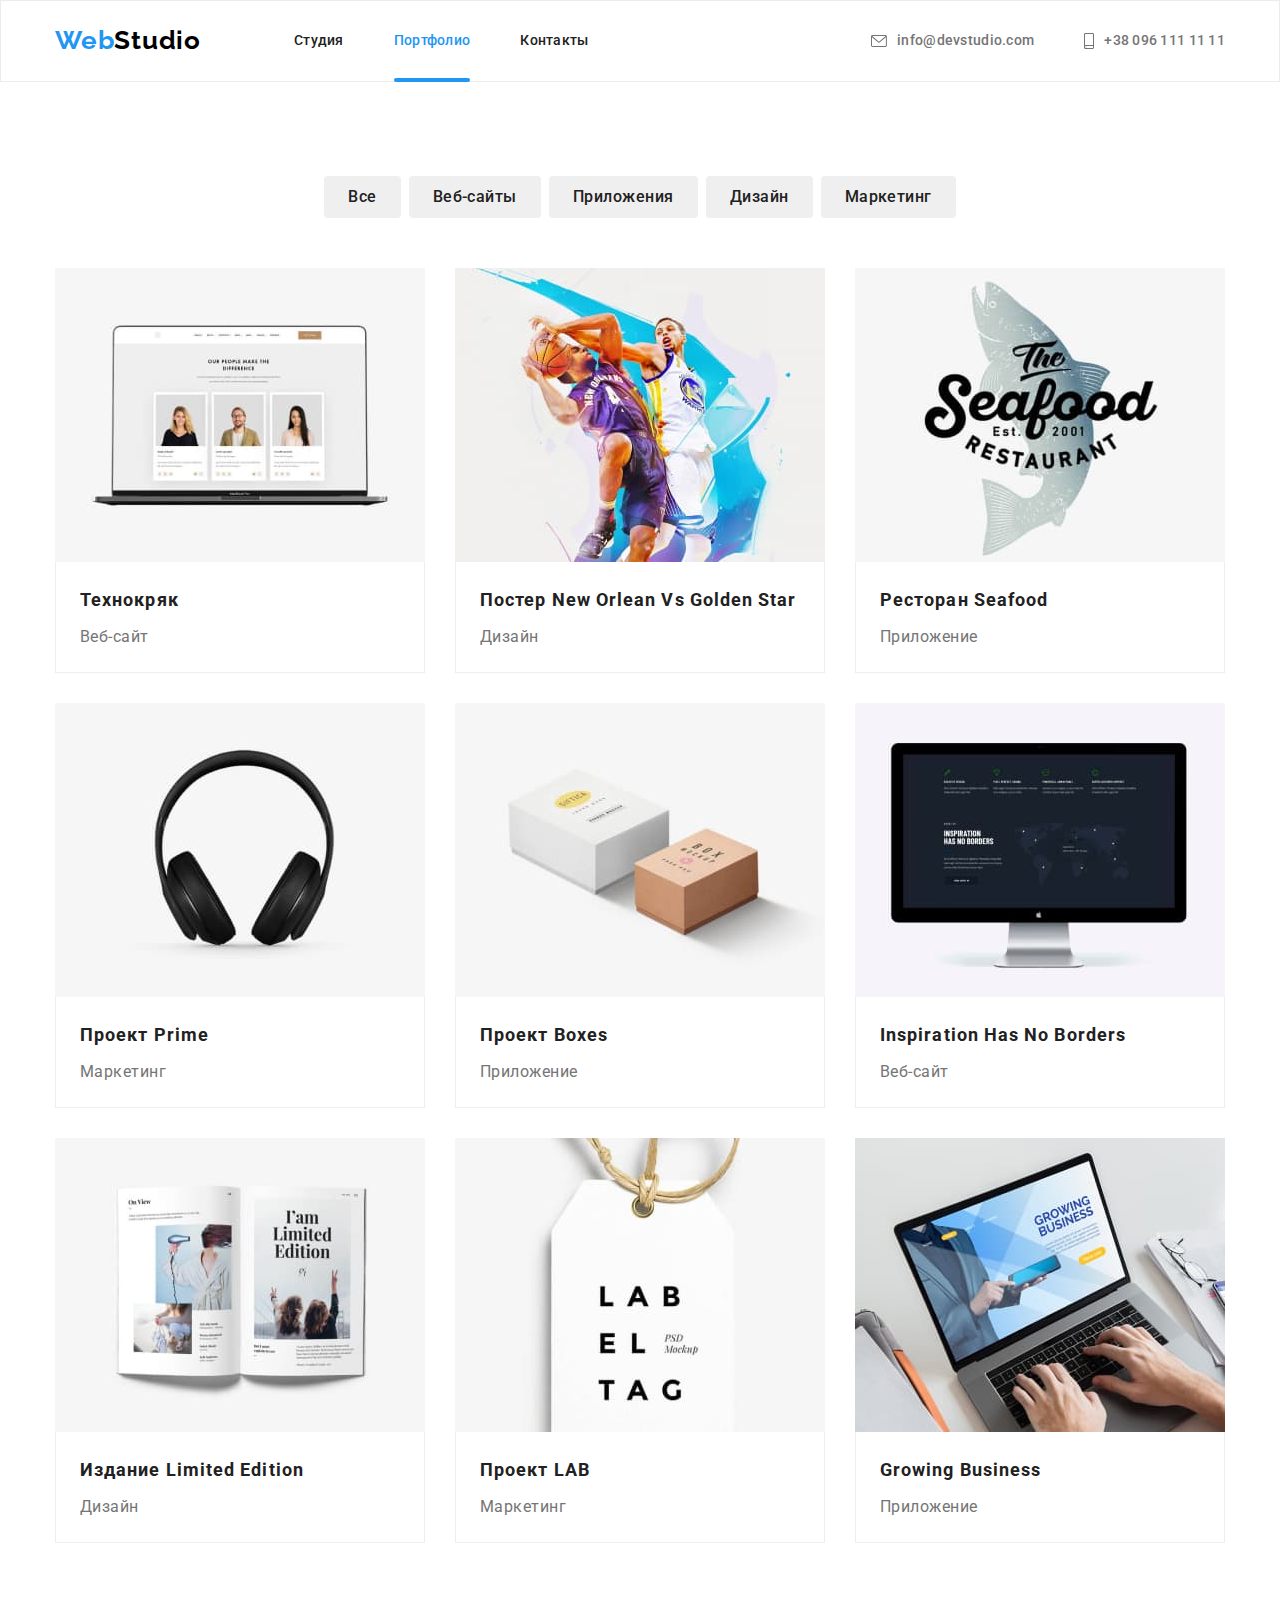
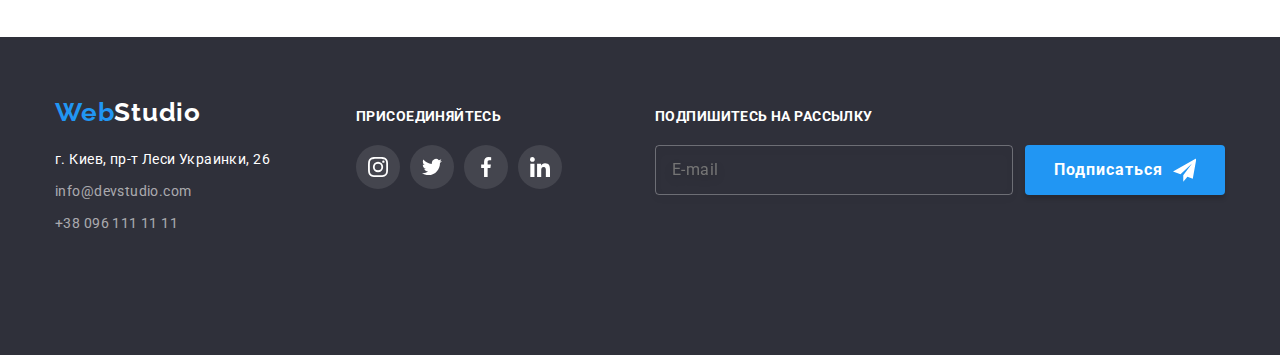
==== commit 4c2bfddd: "коррект mob menu и размера изобр" ====
--- a/portfolio.html
+++ b/portfolio.html
@@ -64,14 +64,14 @@
             
                     <div class="mob-menu-bottom">
                         <ul class="mob-contacts-list">
-                            <li class="mob-contacts-list__item"><a href="tel:+380961111111" class="mob-contacts-list__link">+38 096 111 11 11</a></li>
-                            <li class="mob-contacts-list__item"><a href="mailto:info@devstudio.com" class="mob-contacts-list__link">info@devstudio.com</a></li>
+                            <li class="mob-contacts-list__item"><a href="tel:+380961111111" class="mob-contacts-list__link-tel">+38 096 111 11 11</a></li>
+                            <li class="mob-contacts-list__item"><a href="mailto:info@devstudio.com" class="mob-contacts-list__link-mail">info@devstudio.com</a></li>
                         </ul>
                         <ul class="mob-social-list">
-                            <li class="mob-social-list__item"><a href="" class="mob-social-list__link"></a>Instagram</li>
-                            <li class="mob-social-list__item"><a href="" class="mob-social-list__link"></a>Twitter</li>
-                            <li class="mob-social-list__item"><a href="" class="mob-social-list__link"></a>Facebook</li>
-                            <li class="mob-social-list__item"><a href="" class="mob-social-list__link"></a>LinkedIn</li>
+                            <li class="mob-social-list__item"><a href="" class="mob-social-list__link">Instagram</a></li>
+                            <li class="mob-social-list__item"><a href="" class="mob-social-list__link">Twitter</a></li>
+                            <li class="mob-social-list__item"><a href="" class="mob-social-list__link">Facebook</a></li>
+                            <li class="mob-social-list__item"><a href="" class="mob-social-list__link">LinkedIn</a></li>
                         </ul>
                     </div>
                 </div>
@@ -428,6 +428,8 @@
                 </div>
             </div>
         </footer>
+
+        <script src="./js/menu.js"></script>
     </body>
 
 </html>--- a/css/main.min.css
+++ b/css/main.min.css
@@ -1 +1 @@
-:root{--first-title-color: #212121;--second-title-color: #ffffff;--first-text-color: #757575;--second-text-color: #ffffff;--accent-color: #2196f3;--first-bg-color: #ffffff;--second-bg-color: #2f303a;--accent-bg-color: #2196f3}a{text-decoration:none}p,h1,h2,h3,h4,h5,h6{margin:0}ul{margin:0;padding:0;list-style:none}img{display:block;min-width:100%}button{cursor:pointer}body{font-family:"Roboto",sans-serif;color:var(--first-text-color);background-color:var(--first-bg-color)}.container{width:100%;padding-left:15px;padding-right:15px;margin:0 auto}@media screen and (min-width: 480px){.container{width:480px}}@media screen and (min-width: 768px){.container{width:768px}}@media screen and (min-width: 1200px){.container{width:1200px}}.section{padding-top:60px;padding-bottom:60px}@media screen and (min-width: 1200px){.section{padding-top:94px;padding-bottom:94px}}.section--padding-top{padding-top:0}.section--background{background-color:#f5f4fa}.visually-hidden{position:absolute;white-space:nowrap;width:1px;height:1px;overflow:hidden;border:0;padding:0;clip:rect(0 0 0 0);clip-path:inset(50%);margin:-1px}.section__title{font-weight:700;font-size:28px;line-height:1.1785714286;text-align:center;letter-spacing:.03em;color:var(--first-title-color)}@media screen and (min-width: 1200px){.section__title{font-size:36px;line-height:1.1666666667}}.section__title--margin-bottom{margin-bottom:50px}.logo{font-family:Raleway;font-weight:700;font-size:24px;line-height:1.1666666667;letter-spacing:.03em;color:var(--accent-color);display:block}@media screen and (min-width: 1200px){.logo{font-size:26px;line-height:1.1923076923}}.navigation__logo{padding-top:16px;padding-bottom:16px}@media screen and (min-width: 768px){.navigation__logo{padding-top:26px;padding-bottom:26px;margin-right:88px}}@media screen and (min-width: 1200px){.navigation__logo{padding-top:24px;padding-bottom:25px;margin-right:93px}}.logo__black{color:#000}.logo__white{color:#fff}.social{display:flex;justify-content:center;align-items:center}.social__link{display:flex;justify-content:center;align-items:center;width:44px;height:44px;border-radius:50%;color:#afb1b8;transition:background-color 250ms cubic-bezier(0.4, 0, 0.2, 1)}.social__link:hover,.social__link:focus{background-color:var(--accent-bg-color);color:var(--second-text-color)}.social__link--secondary-color{background-color:rgba(255,255,255,.1);color:var(--second-text-color);transition:background-color 250ms cubic-bezier(0.4, 0, 0.2, 1)}.social__link:hover .social__link--secondary-color,.social__link:focus .social__link--secondary-color{background-color:var(--accent-bg-color)}.social__icon{fill:currentColor;transition:fill 250ms cubic-bezier(0.4, 0, 0.2, 1),color 250ms cubic-bezier(0.4, 0, 0.2, 1)}.social__item:not(:first-child){margin-left:10px}.application__text{font-weight:700;font-size:14px;line-height:1.14;letter-spacing:.03em;text-transform:uppercase;color:var(--second-text-color);margin-bottom:20px}.footer-form{display:flex;justify-content:center;align-items:center;flex-wrap:wrap}@media screen and (max-width: 1199px){.footer-form{flex-direction:column}}@media screen and (min-width: 1200px){.footer-form{justify-content:space-around;align-items:baseline}}.user-mail-footer{font-size:16px;line-height:1.25;display:flex;justify-content:center;align-items:center;letter-spacing:.03em;color:rgba(255,255,255,.6);background-color:transparent;width:450px;height:50px;padding-left:16px;padding-right:16px;border:1px solid rgba(255,255,255,.3);filter:drop-shadow(0px 4px 4px rgba(0, 0, 0, 0.15));border-radius:4px;outline:none}@media screen and (max-width: 1199px){.user-mail-footer{margin-bottom:20px}}@media screen and (min-width: 1200px){.user-mail-footer{max-width:358px;margin-right:12px}}.footer-form__btn{min-width:200px;height:50px;display:flex;justify-content:center;align-items:center;background:var(--accent-bg-color);box-shadow:0px 4px 4px rgba(0,0,0,.15);border-radius:4px;border:none;padding:10px 29px;font-weight:700;font-size:16px;line-height:1.87;letter-spacing:.06em;color:var(--second-text-color);transition:background-color 250ms cubic-bezier(0.4, 0, 0.2, 1)}.footer-form__btn:hover,.footer-form__btn:focus{background-color:#188ce8}.footer-form__icon{width:24px;height:24px;fill:var(--second-text-color);margin-left:10px}.backdrop{position:fixed;top:0;left:0;width:100%;height:100%;background-color:rgba(0,0,0,.2);opacity:1;transition:opacity 250ms cubic-bezier(0.4, 0, 0.2, 1)}.is-hidden{opacity:0;pointer-events:none;visibility:hidden}.backdrop.is-hidden .modal{transform:translate(-50%, -50%) scale(0.7)}.modal{position:absolute;width:100%;min-height:609px;top:50%;left:50%;transform:translate(-50%, -50%) scale(1);transition:transform 250ms cubic-bezier(0.4, 0, 0.2, 1);background-color:var(--first-bg-color);box-shadow:0px 1px 3px rgba(0,0,0,.12),0px 1px 1px rgba(0,0,0,.14),0px 2px 1px rgba(0,0,0,.2);border-radius:4px;visibility:visible;padding:40px}@media screen and (min-width: 480px){.modal{width:450px}}@media screen and (min-width: 1200px){.modal{width:528px;min-height:581px}}.modal__close-btn{display:flex;justify-content:center;align-items:center;width:30px;height:30px;border-radius:50%;background-color:var(--first-bg-color);border:1px solid rgba(0,0,0,.1);position:absolute;top:8px;right:8px;transition:fill 250ms cubic-bezier(0.4, 0, 0.2, 1)}.modal__close-btn:hover,.modal__close-btn:focus{fill:var(--accent-color)}.modal__title{font-weight:700;font-size:20px;line-height:1.15;text-align:center;letter-spacing:.03em;color:var(--first-title-color);margin-bottom:12px}@media screen and (min-width: 1200px){.modal__title{line-height:1.5}}.modal__field{margin-bottom:10px}.modal__label{font-weight:400;font-size:12px;line-height:1.16;letter-spacing:.01em;color:var(--first-text-color);display:block;margin-bottom:4px}.modal__input-wrap{position:relative}.modal__input{width:100%;height:40px;border:1px solid rgba(33,33,33,.2);outline:none;border-radius:4px;padding-left:42px;padding-right:42px;transition:border-color 250ms cubic-bezier(0.4, 0, 0.2, 1)}.modal__input:focus,.modal__input:hover{border-color:var(--accent-color);cursor:pointer}.modal__icon{position:absolute;left:12px;top:50%;transform:translateY(-50%);transition:fill 250ms cubic-bezier(0.4, 0, 0.2, 1)}.modal__input:focus+.modal__icon,.modal__input:hover+.modal__icon{fill:var(--accent-color)}.modal__user-comment{width:100%;height:120px;border:1px solid rgba(33,33,33,.2);border-radius:4px;padding:12px 16px;margin-bottom:20px;outline:none;resize:none;transition:border-color 250ms cubic-bezier(0.4, 0, 0.2, 1)}.modal__user-comment:focus,.modal__user-comment:hover{border-color:var(--accent-color);cursor:pointer}.modal__user-comment::placeholder{font-size:12px;line-height:1.16;letter-spacing:.01em;color:rgba(117,117,117,.5)}.modal__field-check{margin-bottom:30px}.modal__check-text{font-size:12px;line-height:1.1666666667;letter-spacing:.03em;color:var(--first-text-color);display:flex;align-items:center;justify-content:center}@media screen and (min-width: 1200px){.modal__check-text{font-size:14px;line-height:1.7142857143}}.modal__check-text span{width:16px;height:15px;border:2px solid var(--first-title-color);border-radius:2px;margin-right:8px;display:flex;justify-content:center;align-items:center}.modal__check-icon{fill:transparent}.modal__check:checked+.modal__check-text>span{background-color:var(--accent-bg-color);border:none}.modal__check:checked+.modal__check-text svg{fill:var(--second-text-color)}.modal__link{text-decoration-line:underline;color:var(--accent-color);margin-left:5px}.modal__form-btn{display:flex;justify-content:center}.modal__sumbit-btn{font-weight:700;font-size:16px;line-height:1.87;display:flex;align-items:center;text-align:center;letter-spacing:.06em;color:#fff;background:var(--accent-bg-color);box-shadow:0px 4px 4px rgba(0,0,0,.15);border-radius:4px;padding:10px 55px;border:none;transition:background-color 250ms cubic-bezier(0.4, 0, 0.2, 1)}.modal__sumbit-btn:hover,.modal__sumbit-btn:focus{background-color:#188ce8}.header{border:1px solid #ececec;background-color:var(--first-bg-color);font-weight:500;font-size:14px;line-height:1.14;letter-spacing:.02em}.header__container{display:flex;align-items:center}.navigation{display:flex;align-items:center}.page-nav{display:none}@media screen and (min-width: 768px){.page-nav{display:flex;justify-content:center;align-items:center;margin-left:auto}}.page-nav__item{position:relative}.page-nav__item:not(:first-child){margin-left:50px}.page-nav__link{display:block;padding-top:32px;padding-bottom:32px;color:var(--first-title-color);transition:color 250ms cubic-bezier(0.4, 0, 0.2, 1)}.page-nav__link:hover,.page-nav__link:focus{color:var(--accent-color)}.page-nav__link--current{color:var(--accent-color)}.page-nav__link--current::after{content:"";width:100%;height:4px;display:block;background:var(--accent-bg-color);border-radius:2px;position:absolute;bottom:-1px}.auth-nav{display:none;margin-left:auto}@media screen and (min-width: 768px)and (max-width: 1199px){.auth-nav{display:block}}@media screen and (min-width: 1200px){.auth-nav{display:flex;justify-content:center;align-items:center}}@media screen and (min-width: 768px)and (max-width: 1199px){.auth-nav__item:not(:first-child){margin-top:10px}}@media screen and (min-width: 1200px){.auth-nav__item:not(:first-child){margin-left:50px}}.auth-nav__link{color:var(--first-text-color);transition:color 250ms cubic-bezier(0.4, 0, 0.2, 1)}@media screen and (min-width: 1200px){.auth-nav__link{display:flex;justify-content:center;align-items:center;padding-top:32px;padding-bottom:32px}}.auth-nav__link:hover,.auth-nav__link:focus{color:var(--accent-color)}.auth-nav__icon{fill:currentColor;margin-right:10px}.menu-open-btn{display:block;margin-left:auto;width:40px;height:40px;border:none;background-color:transparent;transition:fill 250ms cubic-bezier(0.4, 0, 0.2, 1)}.menu-open-btn:hover,.menu-open-btn:focus{fill:var(--accent-color)}@media screen and (min-width: 768px){.menu-open-btn{display:none}}.mob-menu{position:fixed;z-index:1;background-color:#fff;width:100vw;height:100vh;top:0;left:0;padding:48px 40px;overflow:auto}.mob-menu.is-hidden .mob-menu-container{transform:translate(-50%, -50%) scale(0.7)}.mob-menu-container{height:100%;display:flex;flex-direction:column;justify-content:space-between;transition:transform 250ms cubic-bezier(0.4, 0, 0.2, 1)}.menu-close-btn{display:block;margin-left:auto;width:40px;height:40px;border:none;background-color:transparent;position:absolute;top:10px;right:15px;transition:fill 250ms cubic-bezier(0.4, 0, 0.2, 1)}.menu-close-btn:hover,.menu-close-btn:focus{fill:var(--accent-color)}@media screen and (min-width: 768px){.menu-close-btn{display:none}}.mob-menu-list__item:not(:last-child){margin-bottom:32px}.mob-menu-list__link{font-weight:500;font-size:40px;line-height:1.175;letter-spacing:.02em;text-align:center;color:var(--first-title-color);transition:color 250ms cubic-bezier(0.4, 0, 0.2, 1)}.mob-menu-list__link:hover,.mob-menu-list__link:focus{color:var(--accent-color)}.mob-menu-list__link--current{color:var(--accent-color)}.mob-contacts-list{margin-bottom:64px}.mob-contacts-list__item:not(:last-child){margin-bottom:32px}.mob-contacts-list__link-tel{font-weight:500;font-size:34px;line-height:1.1764705882;letter-spacing:.02em;color:var(--accent-color)}.mob-contacts-list__link-mail{font-weight:500;font-size:24px;line-height:1.1666666667;letter-spacing:.02em;color:var(--first-text-color);transition:color 250ms cubic-bezier(0.4, 0, 0.2, 1)}.mob-contacts-list__link-mail:hover,.mob-contacts-list__link-mail:focus{color:var(--accent-color)}.mob-social-list{display:flex}.mob-social-list__item:not(:last-child){margin-right:20px}.mob-social-list__item:not(:first-child)::before{content:"";display:block;position:relative;width:22px;height:0;left:-20px;border:1px solid rgba(33,33,33,.2);transform:rotate(90deg) translate(12px)}.mob-social-list__link{font-weight:500;font-size:18px;line-height:1.2222222222;letter-spacing:.02em;color:var(--accent-color)}.hero{min-width:480px;height:400px;margin-top:0;margin-right:auto;margin-left:auto;margin-bottom:0;background-image:linear-gradient(rgba(47, 48, 58, 0.4), rgba(47, 48, 58, 0.4)),url(../images/hero-img-mob.jpg);background-repeat:no-repeat;background-position:center;background-size:cover;text-align:center;padding-top:118px;padding-bottom:118px}@media(min-device-pixel-ratio: 2),(min-resolution: 192dpi),(min-resolution: 2dppx){.hero{background-image:linear-gradient(rgba(47, 48, 58, 0.4), rgba(47, 48, 58, 0.4)),url(../images/hero-img-mob-2x.jpg)}}@media screen and (min-width: 768px){.hero{min-width:768px;background-image:linear-gradient(rgba(47, 48, 58, 0.4), rgba(47, 48, 58, 0.4)),url(../images/hero-img-tab.jpg)}}@media screen and (min-width: 768px)and (min-device-pixel-ratio: 2),screen and (min-width: 768px)and (min-resolution: 192dpi),screen and (min-width: 768px)and (min-resolution: 2dppx){.hero{background-image:linear-gradient(rgba(47, 48, 58, 0.4), rgba(47, 48, 58, 0.4)),url(../images/hero-img-tab-2x.jpg)}}@media screen and (min-width: 1200px){.hero{max-width:1600px;height:600px;padding-top:200px;padding-bottom:200px;background-image:linear-gradient(rgba(47, 48, 58, 0.4), rgba(47, 48, 58, 0.4)),url(../images/hero-img.jpg)}}@media screen and (min-width: 1200px)and (min-device-pixel-ratio: 2),screen and (min-width: 1200px)and (min-resolution: 192dpi),screen and (min-width: 1200px)and (min-resolution: 2dppx){.hero{background-image:linear-gradient(rgba(47, 48, 58, 0.4), rgba(47, 48, 58, 0.4)),url(../images/hero-img-2x.jpg)}}.hero__title{width:360px;margin-left:auto;margin-right:auto;margin-bottom:30px;font-weight:900;font-size:26px;line-height:1.61;text-align:center;letter-spacing:.06em;text-transform:uppercase;color:var(--second-title-color)}@media screen and (min-width: 1200px){.hero__title{width:696px;font-size:44px;line-height:1.36}}.hero__btn{padding:6px 22px;border:transparent;box-sizing:border-box;box-shadow:0px 4px 4px rgba(0,0,0,.15);border-radius:4px;font-weight:700;font-size:16px;line-height:1.87;align-items:center;text-align:center;letter-spacing:.06em;color:var(--second-text-color);background-color:var(--accent-bg-color);transition:background-color 250ms cubic-bezier(0.4, 0, 0.2, 1)}.hero__btn:hover,.hero__btn:focus{background-color:#188ce8}@media screen and (min-width: 768px){.features{display:flex;flex-wrap:wrap;margin-left:-30px;margin-bottom:-30px}}.features__item{width:450px}.features__item:not(:last-child){margin-bottom:30px}@media screen and (min-width: 768px){.features__item{width:calc(50% - 30px);margin-left:30px}}@media screen and (min-width: 1200px){.features__item{width:270px;display:block}.features__item:not(:first-child){margin-left:30px}}.features__box{display:flex;justify-content:center;align-items:center;margin-bottom:30px;height:120px;background-color:#f5f4fa;border-radius:4px;color:currentColor}.features__title{margin-bottom:10px;font-weight:700;font-size:14px;line-height:1.14;letter-spacing:.03em;text-transform:uppercase;color:var(--first-title-color)}.features__text{font-size:14px;line-height:1.71;letter-spacing:.03em;color:var(--first-text-color)}@media screen and (max-width: 1200px){.services{display:none}}.services__list{display:flex;flex-wrap:wrap;margin-left:-30px;margin-bottom:-30px}.services__item{width:calc(33.3333333333% - 30px);height:auto;margin-left:30px;margin-bottom:30px}.services__img{position:relative}.services__title{font-weight:700;font-size:14px;line-height:1.14;text-align:center;letter-spacing:.03em;text-transform:uppercase;color:var(--second-title-color);background:rgba(47,48,58,.8);height:70px;width:100%;display:flex;justify-content:center;align-items:center;position:absolute;bottom:0;left:0}@media screen and (min-width: 768px){.team{display:flex;flex-wrap:wrap;margin-left:-30px;margin-bottom:-30px}}.team__item{width:450px}.team__item:not(:last-child){margin-bottom:30px}@media screen and (min-width: 768px){.team__item{width:calc(50% - 30px);margin-left:30px;margin-bottom:30px}}@media screen and (min-width: 1200px){.team__item{width:calc(25% - 30px)}}.team__title{margin-bottom:10px;font-weight:500;font-size:16px;line-height:1.18;text-align:center;letter-spacing:.03em;color:var(--first-title-color)}.team__member{padding-top:30px;padding-bottom:30px;background-color:var(--first-bg-color);box-shadow:0px 1px 3px rgba(0,0,0,.12),0px 1px 1px rgba(0,0,0,.14),0px 2px 1px rgba(0,0,0,.2);border-radius:0px 0px 4px 4px}.team__text{font-size:16px;line-height:1.18;text-align:center;letter-spacing:.03em;color:var(--first-text-color);margin-bottom:16px}.clients{display:flex;flex-wrap:wrap;margin-left:-30px;margin-bottom:-30px}.clients__item{width:calc(50% - 30px);margin-left:30px;margin-bottom:30px}@media screen and (min-width: 768px){.clients__item{width:calc(33.3333333333% - 30px)}}@media screen and (min-width: 1200px){.clients__item{width:calc(16.6666666667% - 30px)}}.clients__link{display:flex;justify-content:center;align-items:center;background-color:#fff;border:1px solid #afb1b8;border-radius:4px;color:#afb1b8;min-width:210px;height:92px;transition:border 250ms cubic-bezier(0.4, 0, 0.2, 1)}@media screen and (min-width: 768px){.clients__link{min-width:226px}}@media screen and (min-width: 1200px){.clients__link{min-width:170px}}.clients__link:focus,.clients__link:hover{color:var(--accent-color);border:1px solid var(--accent-color)}.clients__icon{fill:currentColor;transition:color 250ms cubic-bezier(0.4, 0, 0.2, 1)}.menu{display:flex;flex-wrap:wrap;justify-content:flex-start;align-content:flex-start}@media screen and (max-width: 768px){.menu{margin-right:-8px;margin-bottom:-15px}}@media screen and (min-width: 768px){.menu{justify-content:center;margin-bottom:30px}}@media screen and (min-width: 1200px){.menu{justify-content:center;margin-bottom:50px}}.menu__item:not(:last-child){margin-right:8px}@media screen and (max-width: 768px){.menu__item{margin-bottom:15px}}.menu__btn{padding:6px 22px;border-color:transparent;border-radius:4px;font-weight:500;font-size:16px;line-height:1.62;text-align:center;letter-spacing:.03em;color:var(--first-title-color);transition:color 250ms cubic-bezier(0.4, 0, 0.2, 1),background-color 250ms cubic-bezier(0.4, 0, 0.2, 1),box-shadow 250ms cubic-bezier(0.4, 0, 0.2, 1)}.menu__btn:hover,.menu__btn:focus{color:var(--second-text-color);background-color:var(--accent-bg-color);box-shadow:0px 3px 1px rgba(0,0,0,.1),0px 1px 2px rgba(0,0,0,.08),0px 2px 2px rgba(0,0,0,.12)}@media screen and (min-width: 768px){.project{display:flex;flex-wrap:wrap;margin-left:-30px;margin-bottom:-30px}}@media screen and (max-width: 768px){.project{margin-top:40px}}.project__item{width:450px}.project__item:not(:last-child){margin-bottom:30px}@media screen and (min-width: 768px){.project__item{width:calc(50% - 30px);margin-left:30px;margin-bottom:30px}}@media screen and (min-width: 1200px){.project__item{width:calc(33.3333333333% - 30px)}}.project__link{display:flex;flex-direction:column;height:100%;transition:box-shadow 250ms cubic-bezier(0.4, 0, 0.2, 1)}.project__link:focus,.project__link:hover{box-shadow:0px 1px 1px rgba(0,0,0,.12),0px 4px 4px rgba(0,0,0,.06),1px 4px 6px rgba(0,0,0,.16)}.project__box{position:relative;overflow:hidden}.project__box::before{content:"";background:rgba(33,150,243,.9);position:absolute;bottom:0;left:0;width:100%;height:100%;transform:translateY(101%);transition:transform 250ms cubic-bezier(0.4, 0, 0.2, 1)}.project__link:hover .project__box::before,.project__link:focus .project__box::before{transform:translateY(0)}.project__description{font-size:18px;line-height:1.55;letter-spacing:.03em;color:var(--second-text-color);display:flex;justify-content:center;align-items:center;position:absolute;bottom:0;left:0;width:100%;height:100%;padding:63px 24px;transform:translateY(101%);transition:transform 250ms cubic-bezier(0.4, 0, 0.2, 1)}.project__link:hover .project__description,.project__link:focus .project__description{transform:translateY(0)}.project__name{padding:20px 24px;border-left:1px solid #eee;border-right:1px solid #eee;border-bottom:1px solid #eee;flex-grow:1}.project__title{margin-bottom:4px;font-weight:700;font-size:18px;line-height:2;letter-spacing:.06em;text-transform:capitalize;color:var(--first-title-color)}.project__text{font-size:16px;line-height:1.87;letter-spacing:.03em;color:var(--first-text-color)}.footer{padding-top:60px;padding-bottom:60px;background-color:var(--second-bg-color)}@media screen and (max-width: 1199px){.footer__container{text-align:center}}@media screen and (min-width: 768px){.footer__container{display:flex;justify-content:center;align-items:baseline;flex-wrap:wrap}}.footer-contacts{margin-bottom:60px}@media screen and (min-width: 768px)and (max-width: 1199px){.footer-contacts{margin-right:165px}}@media screen and (min-width: 1200px){.footer-contacts{flex-grow:1}}.footer-contacts__logo{margin-bottom:20px}.contacts__item:not(:first-child){margin-top:8px}.contacts__link{font-style:normal;font-size:14px;line-height:1.71;letter-spacing:.03em;color:rgba(255,255,255,.6)}.contacts__link--white{color:var(--second-text-color)}.footer-social{margin-bottom:60px}@media screen and (min-width: 1200px){.footer-social{margin-left:70px;margin-right:93px}}.footer-social__text{font-weight:700;font-size:14px;line-height:1.14;letter-spacing:.03em;text-transform:uppercase;color:var(--second-text-color);margin-bottom:20px}/*# sourceMappingURL=main.min.css.map */+:root{--first-title-color: #212121;--second-title-color: #ffffff;--first-text-color: #757575;--second-text-color: #ffffff;--accent-color: #2196f3;--first-bg-color: #ffffff;--second-bg-color: #2f303a;--accent-bg-color: #2196f3}a{text-decoration:none}p,h1,h2,h3,h4,h5,h6{margin:0}ul{margin:0;padding:0;list-style:none}img{display:block;min-width:100%}button{cursor:pointer}body{font-family:"Roboto",sans-serif;color:var(--first-text-color);background-color:var(--first-bg-color)}.container{width:100%;padding-left:15px;padding-right:15px;margin:0 auto}@media screen and (min-width: 480px){.container{width:480px}}@media screen and (min-width: 768px){.container{width:768px}}@media screen and (min-width: 1200px){.container{width:1200px}}.section{padding-top:60px;padding-bottom:60px}@media screen and (min-width: 1200px){.section{padding-top:94px;padding-bottom:94px}}.section--padding-top{padding-top:0}.section--background{background-color:#f5f4fa}.visually-hidden{position:absolute;white-space:nowrap;width:1px;height:1px;overflow:hidden;border:0;padding:0;clip:rect(0 0 0 0);clip-path:inset(50%);margin:-1px}.section__title{font-weight:700;font-size:28px;line-height:1.1785714286;text-align:center;letter-spacing:.03em;color:var(--first-title-color)}@media screen and (min-width: 1200px){.section__title{font-size:36px;line-height:1.1666666667}}.section__title--margin-bottom{margin-bottom:50px}.logo{font-family:Raleway;font-weight:700;font-size:24px;line-height:1.1666666667;letter-spacing:.03em;color:var(--accent-color);display:block}@media screen and (min-width: 1200px){.logo{font-size:26px;line-height:1.1923076923}}.navigation__logo{padding-top:16px;padding-bottom:16px}@media screen and (min-width: 768px){.navigation__logo{padding-top:26px;padding-bottom:26px;margin-right:88px}}@media screen and (min-width: 1200px){.navigation__logo{padding-top:24px;padding-bottom:25px;margin-right:93px}}.logo__black{color:#000}.logo__white{color:#fff}.social{display:flex;justify-content:center;align-items:center}.social__link{display:flex;justify-content:center;align-items:center;width:44px;height:44px;border-radius:50%;color:#afb1b8;transition:background-color 250ms cubic-bezier(0.4, 0, 0.2, 1)}.social__link:hover,.social__link:focus{background-color:var(--accent-bg-color);color:var(--second-text-color)}.social__link--secondary-color{background-color:rgba(255,255,255,.1);color:var(--second-text-color);transition:background-color 250ms cubic-bezier(0.4, 0, 0.2, 1)}.social__link:hover .social__link--secondary-color,.social__link:focus .social__link--secondary-color{background-color:var(--accent-bg-color)}.social__icon{fill:currentColor;transition:fill 250ms cubic-bezier(0.4, 0, 0.2, 1),color 250ms cubic-bezier(0.4, 0, 0.2, 1)}.social__item:not(:first-child){margin-left:10px}.application__text{font-weight:700;font-size:14px;line-height:1.14;letter-spacing:.03em;text-transform:uppercase;color:var(--second-text-color);margin-bottom:20px}.footer-form{display:flex;justify-content:center;align-items:center;flex-wrap:wrap}@media screen and (max-width: 1199px){.footer-form{flex-direction:column}}@media screen and (min-width: 1200px){.footer-form{justify-content:space-around;align-items:baseline}}.user-mail-footer{font-size:16px;line-height:1.25;display:flex;justify-content:center;align-items:center;letter-spacing:.03em;color:rgba(255,255,255,.6);background-color:transparent;width:100%;height:50px;padding-left:16px;padding-right:16px;border:1px solid rgba(255,255,255,.3);filter:drop-shadow(0px 4px 4px rgba(0, 0, 0, 0.15));border-radius:4px;outline:none}@media screen and (max-width: 1199px){.user-mail-footer{margin-bottom:20px}}@media screen and (min-width: 768px){.user-mail-footer{width:450px}}@media screen and (min-width: 1200px){.user-mail-footer{max-width:358px;margin-right:12px}}.footer-form__btn{max-width:200px;height:50px;display:flex;justify-content:center;align-items:center;background:var(--accent-bg-color);box-shadow:0px 4px 4px rgba(0,0,0,.15);border-radius:4px;border:none;padding:10px 29px;font-weight:700;font-size:16px;line-height:1.87;letter-spacing:.06em;color:var(--second-text-color);transition:background-color 250ms cubic-bezier(0.4, 0, 0.2, 1)}.footer-form__btn:hover,.footer-form__btn:focus{background-color:#188ce8}.footer-form__icon{width:24px;height:24px;fill:var(--second-text-color);margin-left:10px}.backdrop{position:fixed;top:0;left:0;width:100%;height:100%;background-color:rgba(0,0,0,.2);opacity:1;transition:opacity 250ms cubic-bezier(0.4, 0, 0.2, 1)}.is-hidden{opacity:0;pointer-events:none;visibility:hidden}.backdrop.is-hidden .modal{transform:translate(-50%, -50%) scale(0.7)}.modal{position:absolute;width:100%;min-height:609px;top:50%;left:50%;transform:translate(-50%, -50%) scale(1);transition:transform 250ms cubic-bezier(0.4, 0, 0.2, 1);background-color:var(--first-bg-color);box-shadow:0px 1px 3px rgba(0,0,0,.12),0px 1px 1px rgba(0,0,0,.14),0px 2px 1px rgba(0,0,0,.2);border-radius:4px;visibility:visible;padding:40px}@media screen and (min-width: 480px){.modal{width:450px}}@media screen and (min-width: 1200px){.modal{width:528px;min-height:581px}}.modal__close-btn{display:flex;justify-content:center;align-items:center;width:30px;height:30px;border-radius:50%;background-color:var(--first-bg-color);border:1px solid rgba(0,0,0,.1);position:absolute;top:8px;right:8px;transition:fill 250ms cubic-bezier(0.4, 0, 0.2, 1)}.modal__close-btn:hover,.modal__close-btn:focus{fill:var(--accent-color)}.modal__title{font-weight:700;font-size:20px;line-height:1.15;text-align:center;letter-spacing:.03em;color:var(--first-title-color);margin-bottom:12px}@media screen and (min-width: 1200px){.modal__title{line-height:1.5}}.modal__field{margin-bottom:10px}.modal__label{font-weight:400;font-size:12px;line-height:1.16;letter-spacing:.01em;color:var(--first-text-color);display:block;margin-bottom:4px}.modal__input-wrap{position:relative}.modal__input{width:100%;height:40px;border:1px solid rgba(33,33,33,.2);outline:none;border-radius:4px;padding-left:42px;padding-right:42px;transition:border-color 250ms cubic-bezier(0.4, 0, 0.2, 1)}.modal__input:focus,.modal__input:hover{border-color:var(--accent-color);cursor:pointer}.modal__icon{position:absolute;left:12px;top:50%;transform:translateY(-50%);transition:fill 250ms cubic-bezier(0.4, 0, 0.2, 1)}.modal__input:focus+.modal__icon,.modal__input:hover+.modal__icon{fill:var(--accent-color)}.modal__user-comment{width:100%;height:120px;border:1px solid rgba(33,33,33,.2);border-radius:4px;padding:12px 16px;margin-bottom:20px;outline:none;resize:none;transition:border-color 250ms cubic-bezier(0.4, 0, 0.2, 1)}.modal__user-comment:focus,.modal__user-comment:hover{border-color:var(--accent-color);cursor:pointer}.modal__user-comment::placeholder{font-size:12px;line-height:1.16;letter-spacing:.01em;color:rgba(117,117,117,.5)}.modal__field-check{margin-bottom:30px}.modal__check-text{font-size:12px;line-height:1.1666666667;letter-spacing:.03em;color:var(--first-text-color);display:flex;align-items:center;justify-content:center}@media screen and (min-width: 1200px){.modal__check-text{font-size:14px;line-height:1.7142857143}}.modal__check-text span{width:16px;height:15px;border:2px solid var(--first-title-color);border-radius:2px;margin-right:8px;display:flex;justify-content:center;align-items:center}.modal__check-icon{fill:transparent}.modal__check:checked+.modal__check-text>span{background-color:var(--accent-bg-color);border:none}.modal__check:checked+.modal__check-text svg{fill:var(--second-text-color)}.modal__link{text-decoration-line:underline;color:var(--accent-color);margin-left:5px}.modal__form-btn{display:flex;justify-content:center}.modal__sumbit-btn{font-weight:700;font-size:16px;line-height:1.87;display:flex;align-items:center;text-align:center;letter-spacing:.06em;color:#fff;background:var(--accent-bg-color);box-shadow:0px 4px 4px rgba(0,0,0,.15);border-radius:4px;padding:10px 55px;border:none;transition:background-color 250ms cubic-bezier(0.4, 0, 0.2, 1)}.modal__sumbit-btn:hover,.modal__sumbit-btn:focus{background-color:#188ce8}.header{border:1px solid #ececec;background-color:var(--first-bg-color);font-weight:500;font-size:14px;line-height:1.14;letter-spacing:.02em}.header__container{display:flex;align-items:center}.navigation{display:flex;align-items:center}.page-nav{display:none}@media screen and (min-width: 768px){.page-nav{display:flex;justify-content:center;align-items:center;margin-left:auto}}.page-nav__item{position:relative}.page-nav__item:not(:first-child){margin-left:50px}.page-nav__link{display:block;padding-top:32px;padding-bottom:32px;color:var(--first-title-color);transition:color 250ms cubic-bezier(0.4, 0, 0.2, 1)}.page-nav__link:hover,.page-nav__link:focus{color:var(--accent-color)}.page-nav__link--current{color:var(--accent-color)}.page-nav__link--current::after{content:"";width:100%;height:4px;display:block;background:var(--accent-bg-color);border-radius:2px;position:absolute;bottom:-1px}.auth-nav{display:none;margin-left:auto}@media screen and (min-width: 768px)and (max-width: 1199px){.auth-nav{display:block}}@media screen and (min-width: 1200px){.auth-nav{display:flex;justify-content:center;align-items:center}}@media screen and (min-width: 768px)and (max-width: 1199px){.auth-nav__item:not(:first-child){margin-top:10px}}@media screen and (min-width: 1200px){.auth-nav__item:not(:first-child){margin-left:50px}}.auth-nav__link{color:var(--first-text-color);transition:color 250ms cubic-bezier(0.4, 0, 0.2, 1)}@media screen and (min-width: 1200px){.auth-nav__link{display:flex;justify-content:center;align-items:center;padding-top:32px;padding-bottom:32px}}.auth-nav__link:hover,.auth-nav__link:focus{color:var(--accent-color)}.auth-nav__icon{fill:currentColor;margin-right:10px}.menu-open-btn{display:block;margin-left:auto;width:40px;height:40px;border:none;background-color:transparent;transition:fill 250ms cubic-bezier(0.4, 0, 0.2, 1)}.menu-open-btn:hover,.menu-open-btn:focus{fill:var(--accent-color)}@media screen and (min-width: 768px){.menu-open-btn{display:none}}.mob-menu{position:fixed;z-index:1;background-color:#fff;width:100vw;height:100vh;top:0;left:0;padding:48px 40px;overflow:auto}.mob-menu.is-hidden .mob-menu-container{transform:translate(-50%, -50%) scale(0.7)}.mob-menu-container{height:100%;display:flex;flex-direction:column;justify-content:space-between;transition:transform 250ms cubic-bezier(0.4, 0, 0.2, 1)}.menu-close-btn{display:block;margin-left:auto;width:40px;height:40px;border:none;background-color:transparent;position:absolute;top:10px;right:15px;transition:fill 250ms cubic-bezier(0.4, 0, 0.2, 1)}.menu-close-btn:hover,.menu-close-btn:focus{fill:var(--accent-color)}@media screen and (min-width: 768px){.menu-close-btn{display:none}}.mob-menu-list__item:not(:last-child){margin-bottom:32px}.mob-menu-list__link{font-weight:500;font-size:40px;line-height:1.175;letter-spacing:.02em;text-align:center;color:var(--first-title-color);transition:color 250ms cubic-bezier(0.4, 0, 0.2, 1)}.mob-menu-list__link:hover,.mob-menu-list__link:focus{color:var(--accent-color)}.mob-menu-list__link--current{color:var(--accent-color)}.mob-contacts-list{margin-bottom:64px}.mob-contacts-list__item:not(:last-child){margin-bottom:32px}.mob-contacts-list__link-tel{font-weight:500;font-size:34px;line-height:1.1764705882;letter-spacing:.02em;color:var(--accent-color)}.mob-contacts-list__link-mail{font-weight:500;font-size:24px;line-height:1.1666666667;letter-spacing:.02em;color:var(--first-text-color);transition:color 250ms cubic-bezier(0.4, 0, 0.2, 1)}.mob-contacts-list__link-mail:hover,.mob-contacts-list__link-mail:focus{color:var(--accent-color)}.mob-social-list{display:flex;align-items:center}.mob-social-list__item:not(:last-child){margin-right:20px}.mob-social-list__item:not(:first-child)::before{content:"";display:block;position:relative;width:22px;height:0;left:-20px;border:1px solid rgba(33,33,33,.2);transform:rotate(90deg) translate(12px)}.mob-social-list__link{font-weight:500;font-size:18px;line-height:1.2222222222;letter-spacing:.02em;color:var(--accent-color)}.hero{max-width:480px;height:400px;margin-top:0;margin-right:auto;margin-left:auto;margin-bottom:0;background-image:linear-gradient(rgba(47, 48, 58, 0.4), rgba(47, 48, 58, 0.4)),url(../images/hero-img-mob.jpg);background-repeat:no-repeat;background-position:center;background-size:cover;text-align:center;padding-top:118px;padding-bottom:118px}@media(min-device-pixel-ratio: 2),(min-resolution: 192dpi),(min-resolution: 2dppx){.hero{background-image:linear-gradient(rgba(47, 48, 58, 0.4), rgba(47, 48, 58, 0.4)),url(../images/hero-img-mob-2x.jpg)}}@media screen and (min-width: 768px){.hero{min-width:768px;background-image:linear-gradient(rgba(47, 48, 58, 0.4), rgba(47, 48, 58, 0.4)),url(../images/hero-img-tab.jpg)}}@media screen and (min-width: 768px)and (min-device-pixel-ratio: 2),screen and (min-width: 768px)and (min-resolution: 192dpi),screen and (min-width: 768px)and (min-resolution: 2dppx){.hero{background-image:linear-gradient(rgba(47, 48, 58, 0.4), rgba(47, 48, 58, 0.4)),url(../images/hero-img-tab-2x.jpg)}}@media screen and (min-width: 1200px){.hero{max-width:1600px;height:600px;padding-top:200px;padding-bottom:200px;background-image:linear-gradient(rgba(47, 48, 58, 0.4), rgba(47, 48, 58, 0.4)),url(../images/hero-img.jpg)}}@media screen and (min-width: 1200px)and (min-device-pixel-ratio: 2),screen and (min-width: 1200px)and (min-resolution: 192dpi),screen and (min-width: 1200px)and (min-resolution: 2dppx){.hero{background-image:linear-gradient(rgba(47, 48, 58, 0.4), rgba(47, 48, 58, 0.4)),url(../images/hero-img-2x.jpg)}}.hero__title{max-width:360px;margin-left:auto;margin-right:auto;margin-bottom:30px;font-weight:900;font-size:26px;line-height:1.61;text-align:center;letter-spacing:.06em;text-transform:uppercase;color:var(--second-title-color)}@media screen and (min-width: 1200px){.hero__title{width:696px;font-size:44px;line-height:1.36}}.hero__btn{padding:6px 22px;border:transparent;box-sizing:border-box;box-shadow:0px 4px 4px rgba(0,0,0,.15);border-radius:4px;font-weight:700;font-size:16px;line-height:1.87;align-items:center;text-align:center;letter-spacing:.06em;color:var(--second-text-color);background-color:var(--accent-bg-color);transition:background-color 250ms cubic-bezier(0.4, 0, 0.2, 1)}.hero__btn:hover,.hero__btn:focus{background-color:#188ce8}@media screen and (min-width: 768px){.features{display:flex;flex-wrap:wrap;margin-left:-30px;margin-bottom:-30px}}.features__item{max-width:450px}.features__item:not(:last-child){margin-bottom:30px}@media screen and (min-width: 768px){.features__item{width:calc(50% - 30px);margin-left:30px}}@media screen and (min-width: 1200px){.features__item{width:270px;display:block}.features__item:not(:first-child){margin-left:30px}}.features__box{display:flex;justify-content:center;align-items:center;margin-bottom:30px;height:120px;background-color:#f5f4fa;border-radius:4px;color:currentColor}.features__title{margin-bottom:10px;font-weight:700;font-size:14px;line-height:1.14;letter-spacing:.03em;text-transform:uppercase;color:var(--first-title-color)}.features__text{font-size:14px;line-height:1.71;letter-spacing:.03em;color:var(--first-text-color)}@media screen and (max-width: 1200px){.services{display:none}}.services__list{display:flex;flex-wrap:wrap;margin-left:-30px;margin-bottom:-30px}.services__item{width:calc(33.3333333333% - 30px);height:auto;margin-left:30px;margin-bottom:30px}.services__img{position:relative}.services__title{font-weight:700;font-size:14px;line-height:1.14;text-align:center;letter-spacing:.03em;text-transform:uppercase;color:var(--second-title-color);background:rgba(47,48,58,.8);height:70px;width:100%;display:flex;justify-content:center;align-items:center;position:absolute;bottom:0;left:0}@media screen and (min-width: 768px){.team{display:flex;flex-wrap:wrap;margin-left:-30px;margin-bottom:-30px}}.team__item{max-width:450px}.team__item:not(:last-child){margin-bottom:30px}@media screen and (min-width: 768px){.team__item{width:calc(50% - 30px);margin-left:30px;margin-bottom:30px}}@media screen and (min-width: 1200px){.team__item{width:calc(25% - 30px)}}.team__title{margin-bottom:10px;font-weight:500;font-size:16px;line-height:1.18;text-align:center;letter-spacing:.03em;color:var(--first-title-color)}.team__member{padding-top:30px;padding-bottom:24px;background-color:var(--first-bg-color);box-shadow:0px 1px 3px rgba(0,0,0,.12),0px 1px 1px rgba(0,0,0,.14),0px 2px 1px rgba(0,0,0,.2);border-radius:0px 0px 4px 4px}@media screen and (min-width: 1200px){.team__member{padding-bottom:30px}}.team__text{font-size:16px;line-height:1.18;text-align:center;letter-spacing:.03em;color:var(--first-text-color);margin-bottom:16px}.clients{display:flex;flex-wrap:wrap;margin-left:-30px;margin-bottom:-30px}.clients__item{width:calc(50% - 30px);margin-left:30px;margin-bottom:30px}@media screen and (min-width: 768px){.clients__item{width:calc(33.3333333333% - 30px)}}@media screen and (min-width: 1200px){.clients__item{width:calc(16.6666666667% - 30px)}}.clients__link{display:flex;justify-content:center;align-items:center;background-color:#fff;border:1px solid #afb1b8;border-radius:4px;color:#afb1b8;max-width:210px;height:92px;transition:border 250ms cubic-bezier(0.4, 0, 0.2, 1)}@media screen and (min-width: 768px){.clients__link{min-width:226px}}@media screen and (min-width: 1200px){.clients__link{min-width:170px}}.clients__link:focus,.clients__link:hover{color:var(--accent-color);border:1px solid var(--accent-color)}.clients__icon{fill:currentColor;transition:color 250ms cubic-bezier(0.4, 0, 0.2, 1)}.menu{display:flex;flex-wrap:wrap;justify-content:flex-start;align-content:flex-start}@media screen and (max-width: 768px){.menu{margin-right:-8px;margin-bottom:-15px}}@media screen and (min-width: 768px){.menu{justify-content:center;margin-bottom:30px}}@media screen and (min-width: 1200px){.menu{justify-content:center;margin-bottom:50px}}.menu__item:not(:last-child){margin-right:8px}@media screen and (max-width: 768px){.menu__item{margin-bottom:15px}}.menu__btn{padding:6px 22px;border-color:transparent;border-radius:4px;font-weight:500;font-size:16px;line-height:1.62;text-align:center;letter-spacing:.03em;color:var(--first-title-color);transition:color 250ms cubic-bezier(0.4, 0, 0.2, 1),background-color 250ms cubic-bezier(0.4, 0, 0.2, 1),box-shadow 250ms cubic-bezier(0.4, 0, 0.2, 1)}.menu__btn:hover,.menu__btn:focus{color:var(--second-text-color);background-color:var(--accent-bg-color);box-shadow:0px 3px 1px rgba(0,0,0,.1),0px 1px 2px rgba(0,0,0,.08),0px 2px 2px rgba(0,0,0,.12)}@media screen and (min-width: 768px){.project{display:flex;flex-wrap:wrap;margin-left:-30px;margin-bottom:-30px}}@media screen and (max-width: 768px){.project{margin-top:40px}}.project__item{max-width:450px}.project__item:not(:last-child){margin-bottom:30px}@media screen and (min-width: 768px){.project__item{width:calc(50% - 30px);margin-left:30px;margin-bottom:30px}}@media screen and (min-width: 1200px){.project__item{width:calc(33.3333333333% - 30px)}}.project__link{display:flex;flex-direction:column;height:100%;transition:box-shadow 250ms cubic-bezier(0.4, 0, 0.2, 1)}.project__link:focus,.project__link:hover{box-shadow:0px 1px 1px rgba(0,0,0,.12),0px 4px 4px rgba(0,0,0,.06),1px 4px 6px rgba(0,0,0,.16)}.project__box{position:relative;overflow:hidden}.project__box::before{content:"";background:rgba(33,150,243,.9);position:absolute;bottom:0;left:0;width:100%;height:100%;transform:translateY(101%);transition:transform 250ms cubic-bezier(0.4, 0, 0.2, 1)}.project__link:hover .project__box::before,.project__link:focus .project__box::before{transform:translateY(0)}.project__description{font-size:18px;line-height:1.55;letter-spacing:.03em;color:var(--second-text-color);display:flex;justify-content:center;align-items:center;position:absolute;bottom:0;left:0;width:100%;height:100%;padding:63px 24px;transform:translateY(101%);transition:transform 250ms cubic-bezier(0.4, 0, 0.2, 1)}.project__link:hover .project__description,.project__link:focus .project__description{transform:translateY(0)}.project__name{padding:20px 24px;border-left:1px solid #eee;border-right:1px solid #eee;border-bottom:1px solid #eee;flex-grow:1}.project__title{margin-bottom:4px;font-weight:700;font-size:18px;line-height:2;letter-spacing:.06em;text-transform:capitalize;color:var(--first-title-color)}.project__text{font-size:16px;line-height:1.87;letter-spacing:.03em;color:var(--first-text-color)}.footer{padding-top:60px;padding-bottom:60px;background-color:var(--second-bg-color)}@media screen and (max-width: 1199px){.footer__container{text-align:center}}@media screen and (min-width: 768px){.footer__container{display:flex;justify-content:center;align-items:baseline;flex-wrap:wrap}}.footer-contacts{margin-bottom:60px}@media screen and (min-width: 768px)and (max-width: 1199px){.footer-contacts{margin-right:165px}}@media screen and (min-width: 1200px){.footer-contacts{flex-grow:1}}.footer-contacts__logo{margin-bottom:20px}.contacts__item:not(:first-child){margin-top:8px}.contacts__link{font-style:normal;font-size:14px;line-height:1.71;letter-spacing:.03em;color:rgba(255,255,255,.6)}.contacts__link--white{color:var(--second-text-color)}.footer-social{margin-bottom:60px}@media screen and (min-width: 1200px){.footer-social{margin-left:70px;margin-right:93px}}.footer-social__text{font-weight:700;font-size:14px;line-height:1.14;letter-spacing:.03em;text-transform:uppercase;color:var(--second-text-color);margin-bottom:20px}/*# sourceMappingURL=main.min.css.map */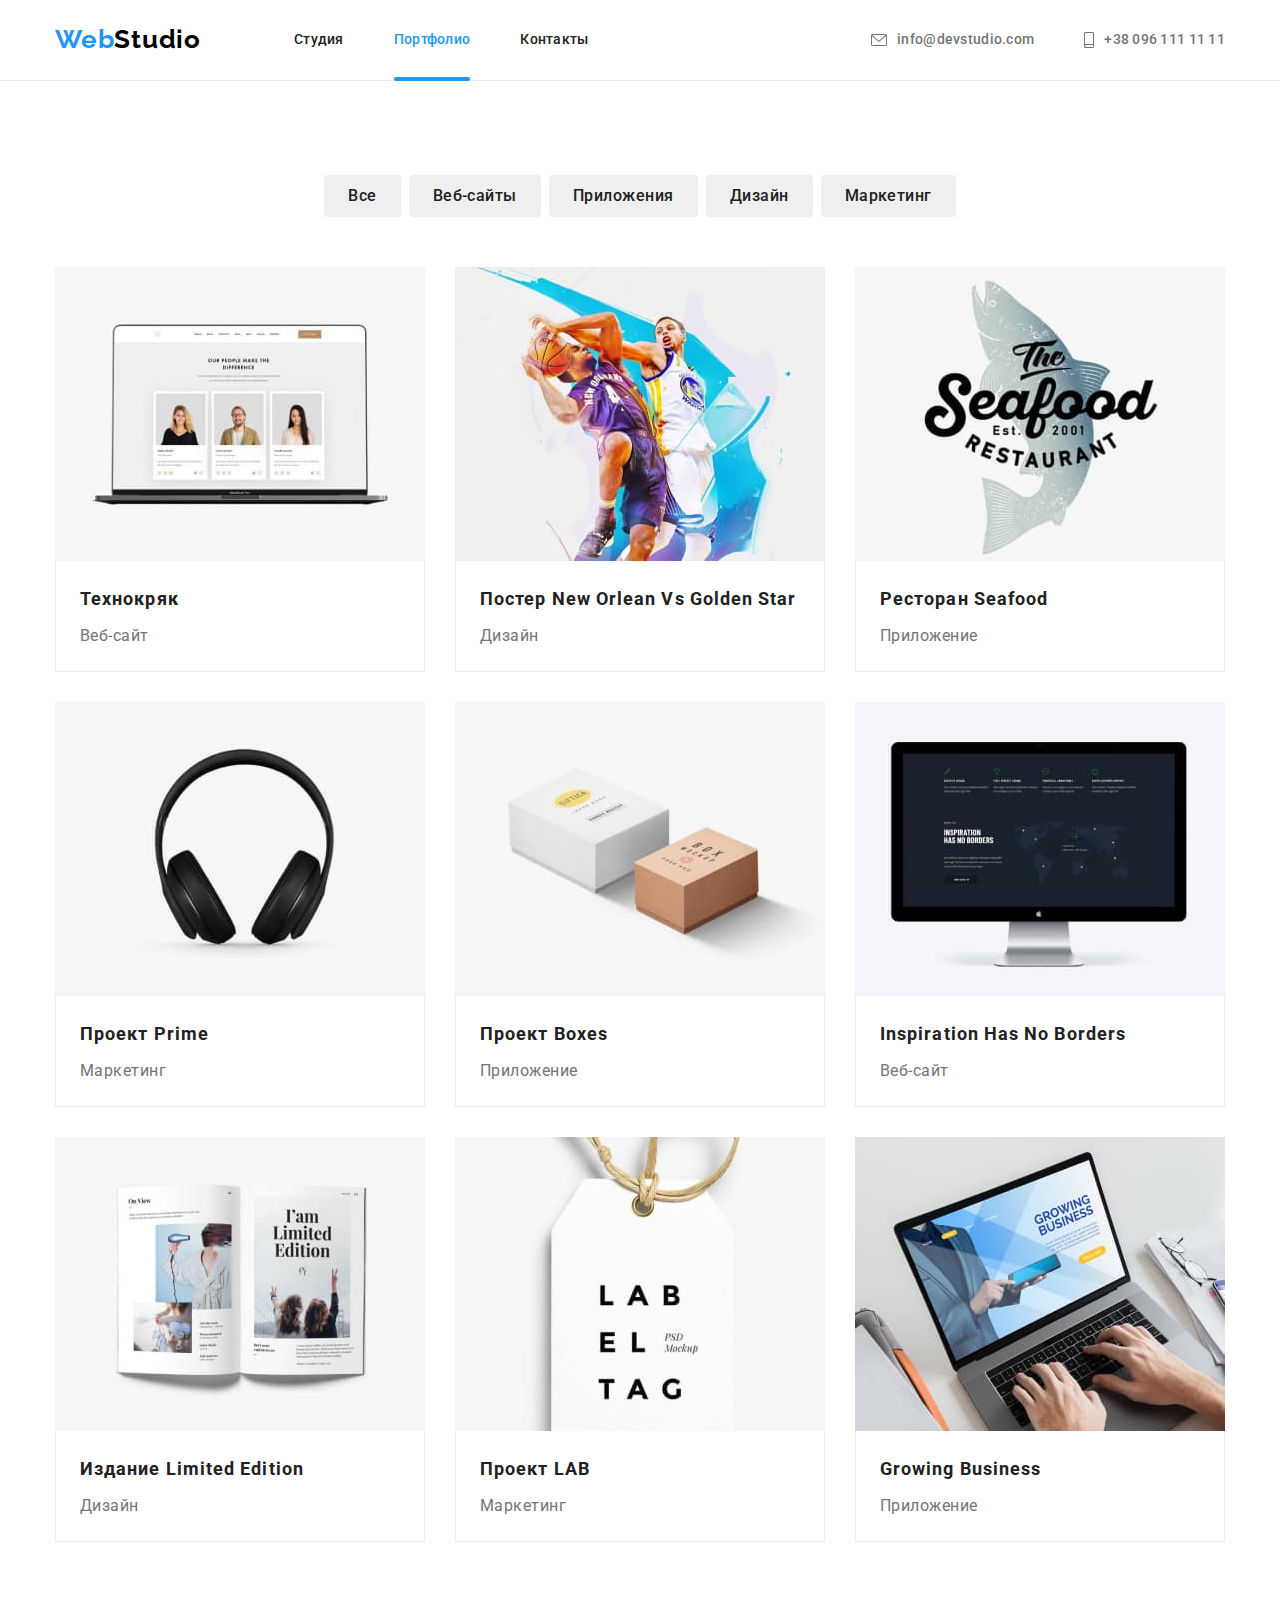
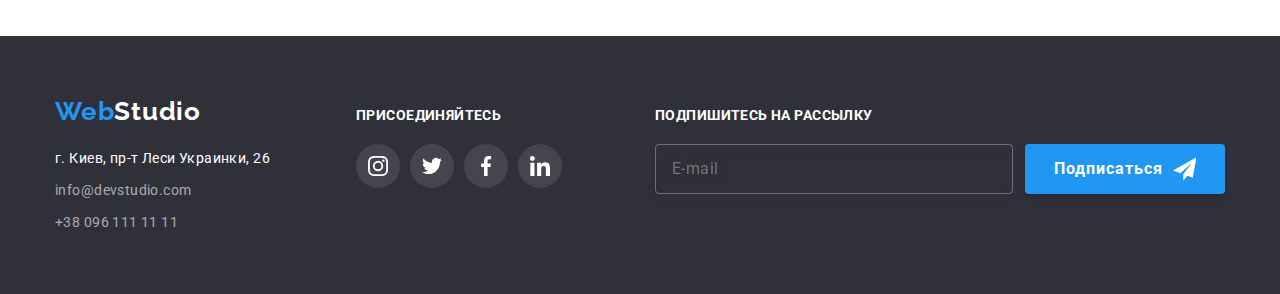
==== commit f17c4dda: "коррект по ОС от ментора" ====
--- a/portfolio.html
+++ b/portfolio.html
@@ -108,7 +108,7 @@
                                         <source 
                                             srcset="./images/projects/project1-mob.jpg 1x, 
                                             ./images/projects/project1-mob-2x.jpg 2x" 
-                                            media="(min-width: 480px)"
+                                            media="(max-width: 767px)"
                                         />
                                         <img src="./images/projects/project1.jpg" alt="Сайт пример 1">
                                     </picture>
@@ -138,7 +138,7 @@
                                         <source 
                                             srcset="./images/projects/project2-mob.jpg 1x, 
                                             ./images/projects/project2-mob-2x.jpg 2x" 
-                                            media="(min-width: 480px)"
+                                            media="(max-width: 767px)"
                                         />
                                         <img src="./images/projects/project2.jpg" alt="Дизайна пример 1">
                                     </picture>
@@ -168,7 +168,7 @@
                                         <source 
                                             srcset="./images/projects/project3-mob.jpg 1x, 
                                             ./images/projects/project3-mob-2x.jpg 2x" 
-                                            media="(min-width: 480px)"
+                                            media="(max-width: 767px)"
                                         />
                                         <img src="./images/projects/project3.jpg" alt="Приложение пример 1">
                                     </picture>
@@ -198,7 +198,7 @@
                                         <source 
                                             srcset="./images/projects/project4-mob.jpg 1x, 
                                             ./images/projects/project4-mob-2x.jpg 2x" 
-                                            media="(min-width: 480px)"
+                                            media="(max-width: 767px)"
                                         />
                                         <img src="./images/projects/project4.jpg" alt="Маркетинговый проект пример 1">
                                     </picture>
@@ -228,7 +228,7 @@
                                         <source 
                                             srcset="./images/projects/project5-mob.jpg 1x, 
                                             ./images/projects/project5-mob-2x.jpg 2x" 
-                                            media="(min-width: 480px)"
+                                            media="(max-width: 767px)"
                                         />
                                         <img src="./images/projects/project5.jpg" alt="Приложение пример 2">
                                     </picture>
@@ -258,7 +258,7 @@
                                         <source 
                                             srcset="./images/projects/project6-mob.jpg 1x, 
                                             ./images/projects/project6-mob-2x.jpg 2x" 
-                                            media="(min-width: 480px)"
+                                            media="(max-width: 767px)"
                                         />
                                         <img src="./images/projects/project6.jpg" alt="Сайт пример 2">
                                     </picture>
@@ -288,7 +288,7 @@
                                         <source 
                                             srcset="./images/projects/project7-mob.jpg 1x, 
                                             ./images/projects/project7-mob-2x.jpg 2x" 
-                                            media="(min-width: 480px)"
+                                            media="(max-width: 767px)"
                                         />
                                         <img src="./images/projects/project7.jpg" alt="Дизайна пример 2">
                                     </picture>
@@ -318,7 +318,7 @@
                                         <source 
                                             srcset="./images/projects/project8-mob.jpg 1x, 
                                             ./images/projects/project8-mob-2x.jpg 2x" 
-                                            media="(min-width: 480px)"
+                                            media="(max-width: 767px)"
                                         />
                                         <img src="./images/projects/project8.jpg" alt="Маркетинговый проект пример 2">
                                     </picture>
@@ -348,7 +348,7 @@
                                         <source 
                                             srcset="./images/projects/project9-mob.jpg 1x, 
                                             ./images/projects/project9-mob-2x.jpg 2x" 
-                                            media="(min-width: 480px)"
+                                            media="(max-width: 767px)"
                                         />
                                         <img src="./images/projects/project9.jpg" alt="Приложение пример 3">
                                     </picture>
--- a/css/main.min.css
+++ b/css/main.min.css
@@ -1 +1 @@
-:root{--first-title-color: #212121;--second-title-color: #ffffff;--first-text-color: #757575;--second-text-color: #ffffff;--accent-color: #2196f3;--first-bg-color: #ffffff;--second-bg-color: #2f303a;--accent-bg-color: #2196f3}a{text-decoration:none}p,h1,h2,h3,h4,h5,h6{margin:0}ul{margin:0;padding:0;list-style:none}img{display:block;min-width:100%}button{cursor:pointer}body{font-family:"Roboto",sans-serif;color:var(--first-text-color);background-color:var(--first-bg-color)}.container{width:100%;padding-left:15px;padding-right:15px;margin:0 auto}@media screen and (min-width: 480px){.container{width:480px}}@media screen and (min-width: 768px){.container{width:768px}}@media screen and (min-width: 1200px){.container{width:1200px}}.section{padding-top:60px;padding-bottom:60px}@media screen and (min-width: 1200px){.section{padding-top:94px;padding-bottom:94px}}.section--padding-top{padding-top:0}.section--background{background-color:#f5f4fa}.visually-hidden{position:absolute;white-space:nowrap;width:1px;height:1px;overflow:hidden;border:0;padding:0;clip:rect(0 0 0 0);clip-path:inset(50%);margin:-1px}.section__title{font-weight:700;font-size:28px;line-height:1.1785714286;text-align:center;letter-spacing:.03em;color:var(--first-title-color)}@media screen and (min-width: 1200px){.section__title{font-size:36px;line-height:1.1666666667}}.section__title--margin-bottom{margin-bottom:50px}.logo{font-family:Raleway;font-weight:700;font-size:24px;line-height:1.1666666667;letter-spacing:.03em;color:var(--accent-color);display:block}@media screen and (min-width: 1200px){.logo{font-size:26px;line-height:1.1923076923}}.navigation__logo{padding-top:16px;padding-bottom:16px}@media screen and (min-width: 768px){.navigation__logo{padding-top:26px;padding-bottom:26px;margin-right:88px}}@media screen and (min-width: 1200px){.navigation__logo{padding-top:24px;padding-bottom:25px;margin-right:93px}}.logo__black{color:#000}.logo__white{color:#fff}.social{display:flex;justify-content:center;align-items:center}.social__link{display:flex;justify-content:center;align-items:center;width:44px;height:44px;border-radius:50%;color:#afb1b8;transition:background-color 250ms cubic-bezier(0.4, 0, 0.2, 1)}.social__link:hover,.social__link:focus{background-color:var(--accent-bg-color);color:var(--second-text-color)}.social__link--secondary-color{background-color:rgba(255,255,255,.1);color:var(--second-text-color);transition:background-color 250ms cubic-bezier(0.4, 0, 0.2, 1)}.social__link:hover .social__link--secondary-color,.social__link:focus .social__link--secondary-color{background-color:var(--accent-bg-color)}.social__icon{fill:currentColor;transition:fill 250ms cubic-bezier(0.4, 0, 0.2, 1),color 250ms cubic-bezier(0.4, 0, 0.2, 1)}.social__item:not(:first-child){margin-left:10px}.application__text{font-weight:700;font-size:14px;line-height:1.14;letter-spacing:.03em;text-transform:uppercase;color:var(--second-text-color);margin-bottom:20px}.footer-form{display:flex;justify-content:center;align-items:center;flex-wrap:wrap}@media screen and (max-width: 1199px){.footer-form{flex-direction:column}}@media screen and (min-width: 1200px){.footer-form{justify-content:space-around;align-items:baseline}}.user-mail-footer{font-size:16px;line-height:1.25;display:flex;justify-content:center;align-items:center;letter-spacing:.03em;color:rgba(255,255,255,.6);background-color:transparent;width:100%;height:50px;padding-left:16px;padding-right:16px;border:1px solid rgba(255,255,255,.3);filter:drop-shadow(0px 4px 4px rgba(0, 0, 0, 0.15));border-radius:4px;outline:none}@media screen and (max-width: 1199px){.user-mail-footer{margin-bottom:20px}}@media screen and (min-width: 768px){.user-mail-footer{width:450px}}@media screen and (min-width: 1200px){.user-mail-footer{max-width:358px;margin-right:12px}}.footer-form__btn{max-width:200px;height:50px;display:flex;justify-content:center;align-items:center;background:var(--accent-bg-color);box-shadow:0px 4px 4px rgba(0,0,0,.15);border-radius:4px;border:none;padding:10px 29px;font-weight:700;font-size:16px;line-height:1.87;letter-spacing:.06em;color:var(--second-text-color);transition:background-color 250ms cubic-bezier(0.4, 0, 0.2, 1)}.footer-form__btn:hover,.footer-form__btn:focus{background-color:#188ce8}.footer-form__icon{width:24px;height:24px;fill:var(--second-text-color);margin-left:10px}.backdrop{position:fixed;top:0;left:0;width:100%;height:100%;background-color:rgba(0,0,0,.2);opacity:1;transition:opacity 250ms cubic-bezier(0.4, 0, 0.2, 1)}.is-hidden{opacity:0;pointer-events:none;visibility:hidden}.backdrop.is-hidden .modal{transform:translate(-50%, -50%) scale(0.7)}.modal{position:absolute;width:100%;min-height:609px;top:50%;left:50%;transform:translate(-50%, -50%) scale(1);transition:transform 250ms cubic-bezier(0.4, 0, 0.2, 1);background-color:var(--first-bg-color);box-shadow:0px 1px 3px rgba(0,0,0,.12),0px 1px 1px rgba(0,0,0,.14),0px 2px 1px rgba(0,0,0,.2);border-radius:4px;visibility:visible;padding:40px}@media screen and (min-width: 480px){.modal{width:450px}}@media screen and (min-width: 1200px){.modal{width:528px;min-height:581px}}.modal__close-btn{display:flex;justify-content:center;align-items:center;width:30px;height:30px;border-radius:50%;background-color:var(--first-bg-color);border:1px solid rgba(0,0,0,.1);position:absolute;top:8px;right:8px;transition:fill 250ms cubic-bezier(0.4, 0, 0.2, 1)}.modal__close-btn:hover,.modal__close-btn:focus{fill:var(--accent-color)}.modal__title{font-weight:700;font-size:20px;line-height:1.15;text-align:center;letter-spacing:.03em;color:var(--first-title-color);margin-bottom:12px}@media screen and (min-width: 1200px){.modal__title{line-height:1.5}}.modal__field{margin-bottom:10px}.modal__label{font-weight:400;font-size:12px;line-height:1.16;letter-spacing:.01em;color:var(--first-text-color);display:block;margin-bottom:4px}.modal__input-wrap{position:relative}.modal__input{width:100%;height:40px;border:1px solid rgba(33,33,33,.2);outline:none;border-radius:4px;padding-left:42px;padding-right:42px;transition:border-color 250ms cubic-bezier(0.4, 0, 0.2, 1)}.modal__input:focus,.modal__input:hover{border-color:var(--accent-color);cursor:pointer}.modal__icon{position:absolute;left:12px;top:50%;transform:translateY(-50%);transition:fill 250ms cubic-bezier(0.4, 0, 0.2, 1)}.modal__input:focus+.modal__icon,.modal__input:hover+.modal__icon{fill:var(--accent-color)}.modal__user-comment{width:100%;height:120px;border:1px solid rgba(33,33,33,.2);border-radius:4px;padding:12px 16px;margin-bottom:20px;outline:none;resize:none;transition:border-color 250ms cubic-bezier(0.4, 0, 0.2, 1)}.modal__user-comment:focus,.modal__user-comment:hover{border-color:var(--accent-color);cursor:pointer}.modal__user-comment::placeholder{font-size:12px;line-height:1.16;letter-spacing:.01em;color:rgba(117,117,117,.5)}.modal__field-check{margin-bottom:30px}.modal__check-text{font-size:12px;line-height:1.1666666667;letter-spacing:.03em;color:var(--first-text-color);display:flex;align-items:center;justify-content:center}@media screen and (min-width: 1200px){.modal__check-text{font-size:14px;line-height:1.7142857143}}.modal__check-text span{width:16px;height:15px;border:2px solid var(--first-title-color);border-radius:2px;margin-right:8px;display:flex;justify-content:center;align-items:center}.modal__check-icon{fill:transparent}.modal__check:checked+.modal__check-text>span{background-color:var(--accent-bg-color);border:none}.modal__check:checked+.modal__check-text svg{fill:var(--second-text-color)}.modal__link{text-decoration-line:underline;color:var(--accent-color);margin-left:5px}.modal__form-btn{display:flex;justify-content:center}.modal__sumbit-btn{font-weight:700;font-size:16px;line-height:1.87;display:flex;align-items:center;text-align:center;letter-spacing:.06em;color:#fff;background:var(--accent-bg-color);box-shadow:0px 4px 4px rgba(0,0,0,.15);border-radius:4px;padding:10px 55px;border:none;transition:background-color 250ms cubic-bezier(0.4, 0, 0.2, 1)}.modal__sumbit-btn:hover,.modal__sumbit-btn:focus{background-color:#188ce8}.header{border:1px solid #ececec;background-color:var(--first-bg-color);font-weight:500;font-size:14px;line-height:1.14;letter-spacing:.02em}.header__container{display:flex;align-items:center}.navigation{display:flex;align-items:center}.page-nav{display:none}@media screen and (min-width: 768px){.page-nav{display:flex;justify-content:center;align-items:center;margin-left:auto}}.page-nav__item{position:relative}.page-nav__item:not(:first-child){margin-left:50px}.page-nav__link{display:block;padding-top:32px;padding-bottom:32px;color:var(--first-title-color);transition:color 250ms cubic-bezier(0.4, 0, 0.2, 1)}.page-nav__link:hover,.page-nav__link:focus{color:var(--accent-color)}.page-nav__link--current{color:var(--accent-color)}.page-nav__link--current::after{content:"";width:100%;height:4px;display:block;background:var(--accent-bg-color);border-radius:2px;position:absolute;bottom:-1px}.auth-nav{display:none;margin-left:auto}@media screen and (min-width: 768px)and (max-width: 1199px){.auth-nav{display:block}}@media screen and (min-width: 1200px){.auth-nav{display:flex;justify-content:center;align-items:center}}@media screen and (min-width: 768px)and (max-width: 1199px){.auth-nav__item:not(:first-child){margin-top:10px}}@media screen and (min-width: 1200px){.auth-nav__item:not(:first-child){margin-left:50px}}.auth-nav__link{color:var(--first-text-color);transition:color 250ms cubic-bezier(0.4, 0, 0.2, 1)}@media screen and (min-width: 1200px){.auth-nav__link{display:flex;justify-content:center;align-items:center;padding-top:32px;padding-bottom:32px}}.auth-nav__link:hover,.auth-nav__link:focus{color:var(--accent-color)}.auth-nav__icon{fill:currentColor;margin-right:10px}.menu-open-btn{display:block;margin-left:auto;width:40px;height:40px;border:none;background-color:transparent;transition:fill 250ms cubic-bezier(0.4, 0, 0.2, 1)}.menu-open-btn:hover,.menu-open-btn:focus{fill:var(--accent-color)}@media screen and (min-width: 768px){.menu-open-btn{display:none}}.mob-menu{position:fixed;z-index:1;background-color:#fff;width:100vw;height:100vh;top:0;left:0;padding:48px 40px;overflow:auto}.mob-menu.is-hidden .mob-menu-container{transform:translate(-50%, -50%) scale(0.7)}.mob-menu-container{height:100%;display:flex;flex-direction:column;justify-content:space-between;transition:transform 250ms cubic-bezier(0.4, 0, 0.2, 1)}.menu-close-btn{display:block;margin-left:auto;width:40px;height:40px;border:none;background-color:transparent;position:absolute;top:10px;right:15px;transition:fill 250ms cubic-bezier(0.4, 0, 0.2, 1)}.menu-close-btn:hover,.menu-close-btn:focus{fill:var(--accent-color)}@media screen and (min-width: 768px){.menu-close-btn{display:none}}.mob-menu-list__item:not(:last-child){margin-bottom:32px}.mob-menu-list__link{font-weight:500;font-size:40px;line-height:1.175;letter-spacing:.02em;text-align:center;color:var(--first-title-color);transition:color 250ms cubic-bezier(0.4, 0, 0.2, 1)}.mob-menu-list__link:hover,.mob-menu-list__link:focus{color:var(--accent-color)}.mob-menu-list__link--current{color:var(--accent-color)}.mob-contacts-list{margin-bottom:64px}.mob-contacts-list__item:not(:last-child){margin-bottom:32px}.mob-contacts-list__link-tel{font-weight:500;font-size:34px;line-height:1.1764705882;letter-spacing:.02em;color:var(--accent-color)}.mob-contacts-list__link-mail{font-weight:500;font-size:24px;line-height:1.1666666667;letter-spacing:.02em;color:var(--first-text-color);transition:color 250ms cubic-bezier(0.4, 0, 0.2, 1)}.mob-contacts-list__link-mail:hover,.mob-contacts-list__link-mail:focus{color:var(--accent-color)}.mob-social-list{display:flex;align-items:center}.mob-social-list__item:not(:last-child){margin-right:20px}.mob-social-list__item:not(:first-child)::before{content:"";display:block;position:relative;width:22px;height:0;left:-20px;border:1px solid rgba(33,33,33,.2);transform:rotate(90deg) translate(12px)}.mob-social-list__link{font-weight:500;font-size:18px;line-height:1.2222222222;letter-spacing:.02em;color:var(--accent-color)}.hero{max-width:480px;height:400px;margin-top:0;margin-right:auto;margin-left:auto;margin-bottom:0;background-image:linear-gradient(rgba(47, 48, 58, 0.4), rgba(47, 48, 58, 0.4)),url(../images/hero-img-mob.jpg);background-repeat:no-repeat;background-position:center;background-size:cover;text-align:center;padding-top:118px;padding-bottom:118px}@media(min-device-pixel-ratio: 2),(min-resolution: 192dpi),(min-resolution: 2dppx){.hero{background-image:linear-gradient(rgba(47, 48, 58, 0.4), rgba(47, 48, 58, 0.4)),url(../images/hero-img-mob-2x.jpg)}}@media screen and (min-width: 768px){.hero{min-width:768px;background-image:linear-gradient(rgba(47, 48, 58, 0.4), rgba(47, 48, 58, 0.4)),url(../images/hero-img-tab.jpg)}}@media screen and (min-width: 768px)and (min-device-pixel-ratio: 2),screen and (min-width: 768px)and (min-resolution: 192dpi),screen and (min-width: 768px)and (min-resolution: 2dppx){.hero{background-image:linear-gradient(rgba(47, 48, 58, 0.4), rgba(47, 48, 58, 0.4)),url(../images/hero-img-tab-2x.jpg)}}@media screen and (min-width: 1200px){.hero{max-width:1600px;height:600px;padding-top:200px;padding-bottom:200px;background-image:linear-gradient(rgba(47, 48, 58, 0.4), rgba(47, 48, 58, 0.4)),url(../images/hero-img.jpg)}}@media screen and (min-width: 1200px)and (min-device-pixel-ratio: 2),screen and (min-width: 1200px)and (min-resolution: 192dpi),screen and (min-width: 1200px)and (min-resolution: 2dppx){.hero{background-image:linear-gradient(rgba(47, 48, 58, 0.4), rgba(47, 48, 58, 0.4)),url(../images/hero-img-2x.jpg)}}.hero__title{max-width:360px;margin-left:auto;margin-right:auto;margin-bottom:30px;font-weight:900;font-size:26px;line-height:1.61;text-align:center;letter-spacing:.06em;text-transform:uppercase;color:var(--second-title-color)}@media screen and (min-width: 1200px){.hero__title{width:696px;font-size:44px;line-height:1.36}}.hero__btn{padding:6px 22px;border:transparent;box-sizing:border-box;box-shadow:0px 4px 4px rgba(0,0,0,.15);border-radius:4px;font-weight:700;font-size:16px;line-height:1.87;align-items:center;text-align:center;letter-spacing:.06em;color:var(--second-text-color);background-color:var(--accent-bg-color);transition:background-color 250ms cubic-bezier(0.4, 0, 0.2, 1)}.hero__btn:hover,.hero__btn:focus{background-color:#188ce8}@media screen and (min-width: 768px){.features{display:flex;flex-wrap:wrap;margin-left:-30px;margin-bottom:-30px}}.features__item{max-width:450px}.features__item:not(:last-child){margin-bottom:30px}@media screen and (min-width: 768px){.features__item{width:calc(50% - 30px);margin-left:30px}}@media screen and (min-width: 1200px){.features__item{width:270px;display:block}.features__item:not(:first-child){margin-left:30px}}.features__box{display:flex;justify-content:center;align-items:center;margin-bottom:30px;height:120px;background-color:#f5f4fa;border-radius:4px;color:currentColor}.features__title{margin-bottom:10px;font-weight:700;font-size:14px;line-height:1.14;letter-spacing:.03em;text-transform:uppercase;color:var(--first-title-color)}.features__text{font-size:14px;line-height:1.71;letter-spacing:.03em;color:var(--first-text-color)}@media screen and (max-width: 1200px){.services{display:none}}.services__list{display:flex;flex-wrap:wrap;margin-left:-30px;margin-bottom:-30px}.services__item{width:calc(33.3333333333% - 30px);height:auto;margin-left:30px;margin-bottom:30px}.services__img{position:relative}.services__title{font-weight:700;font-size:14px;line-height:1.14;text-align:center;letter-spacing:.03em;text-transform:uppercase;color:var(--second-title-color);background:rgba(47,48,58,.8);height:70px;width:100%;display:flex;justify-content:center;align-items:center;position:absolute;bottom:0;left:0}@media screen and (min-width: 768px){.team{display:flex;flex-wrap:wrap;margin-left:-30px;margin-bottom:-30px}}.team__item{max-width:450px}.team__item:not(:last-child){margin-bottom:30px}@media screen and (min-width: 768px){.team__item{width:calc(50% - 30px);margin-left:30px;margin-bottom:30px}}@media screen and (min-width: 1200px){.team__item{width:calc(25% - 30px)}}.team__title{margin-bottom:10px;font-weight:500;font-size:16px;line-height:1.18;text-align:center;letter-spacing:.03em;color:var(--first-title-color)}.team__member{padding-top:30px;padding-bottom:24px;background-color:var(--first-bg-color);box-shadow:0px 1px 3px rgba(0,0,0,.12),0px 1px 1px rgba(0,0,0,.14),0px 2px 1px rgba(0,0,0,.2);border-radius:0px 0px 4px 4px}@media screen and (min-width: 1200px){.team__member{padding-bottom:30px}}.team__text{font-size:16px;line-height:1.18;text-align:center;letter-spacing:.03em;color:var(--first-text-color);margin-bottom:16px}.clients{display:flex;flex-wrap:wrap;margin-left:-30px;margin-bottom:-30px}.clients__item{width:calc(50% - 30px);margin-left:30px;margin-bottom:30px}@media screen and (min-width: 768px){.clients__item{width:calc(33.3333333333% - 30px)}}@media screen and (min-width: 1200px){.clients__item{width:calc(16.6666666667% - 30px)}}.clients__link{display:flex;justify-content:center;align-items:center;background-color:#fff;border:1px solid #afb1b8;border-radius:4px;color:#afb1b8;max-width:210px;height:92px;transition:border 250ms cubic-bezier(0.4, 0, 0.2, 1)}@media screen and (min-width: 768px){.clients__link{min-width:226px}}@media screen and (min-width: 1200px){.clients__link{min-width:170px}}.clients__link:focus,.clients__link:hover{color:var(--accent-color);border:1px solid var(--accent-color)}.clients__icon{fill:currentColor;transition:color 250ms cubic-bezier(0.4, 0, 0.2, 1)}.menu{display:flex;flex-wrap:wrap;justify-content:flex-start;align-content:flex-start}@media screen and (max-width: 768px){.menu{margin-right:-8px;margin-bottom:-15px}}@media screen and (min-width: 768px){.menu{justify-content:center;margin-bottom:30px}}@media screen and (min-width: 1200px){.menu{justify-content:center;margin-bottom:50px}}.menu__item:not(:last-child){margin-right:8px}@media screen and (max-width: 768px){.menu__item{margin-bottom:15px}}.menu__btn{padding:6px 22px;border-color:transparent;border-radius:4px;font-weight:500;font-size:16px;line-height:1.62;text-align:center;letter-spacing:.03em;color:var(--first-title-color);transition:color 250ms cubic-bezier(0.4, 0, 0.2, 1),background-color 250ms cubic-bezier(0.4, 0, 0.2, 1),box-shadow 250ms cubic-bezier(0.4, 0, 0.2, 1)}.menu__btn:hover,.menu__btn:focus{color:var(--second-text-color);background-color:var(--accent-bg-color);box-shadow:0px 3px 1px rgba(0,0,0,.1),0px 1px 2px rgba(0,0,0,.08),0px 2px 2px rgba(0,0,0,.12)}@media screen and (min-width: 768px){.project{display:flex;flex-wrap:wrap;margin-left:-30px;margin-bottom:-30px}}@media screen and (max-width: 768px){.project{margin-top:40px}}.project__item{max-width:450px}.project__item:not(:last-child){margin-bottom:30px}@media screen and (min-width: 768px){.project__item{width:calc(50% - 30px);margin-left:30px;margin-bottom:30px}}@media screen and (min-width: 1200px){.project__item{width:calc(33.3333333333% - 30px)}}.project__link{display:flex;flex-direction:column;height:100%;transition:box-shadow 250ms cubic-bezier(0.4, 0, 0.2, 1)}.project__link:focus,.project__link:hover{box-shadow:0px 1px 1px rgba(0,0,0,.12),0px 4px 4px rgba(0,0,0,.06),1px 4px 6px rgba(0,0,0,.16)}.project__box{position:relative;overflow:hidden}.project__box::before{content:"";background:rgba(33,150,243,.9);position:absolute;bottom:0;left:0;width:100%;height:100%;transform:translateY(101%);transition:transform 250ms cubic-bezier(0.4, 0, 0.2, 1)}.project__link:hover .project__box::before,.project__link:focus .project__box::before{transform:translateY(0)}.project__description{font-size:18px;line-height:1.55;letter-spacing:.03em;color:var(--second-text-color);display:flex;justify-content:center;align-items:center;position:absolute;bottom:0;left:0;width:100%;height:100%;padding:63px 24px;transform:translateY(101%);transition:transform 250ms cubic-bezier(0.4, 0, 0.2, 1)}.project__link:hover .project__description,.project__link:focus .project__description{transform:translateY(0)}.project__name{padding:20px 24px;border-left:1px solid #eee;border-right:1px solid #eee;border-bottom:1px solid #eee;flex-grow:1}.project__title{margin-bottom:4px;font-weight:700;font-size:18px;line-height:2;letter-spacing:.06em;text-transform:capitalize;color:var(--first-title-color)}.project__text{font-size:16px;line-height:1.87;letter-spacing:.03em;color:var(--first-text-color)}.footer{padding-top:60px;padding-bottom:60px;background-color:var(--second-bg-color)}@media screen and (max-width: 1199px){.footer__container{text-align:center}}@media screen and (min-width: 768px){.footer__container{display:flex;justify-content:center;align-items:baseline;flex-wrap:wrap}}.footer-contacts{margin-bottom:60px}@media screen and (min-width: 768px)and (max-width: 1199px){.footer-contacts{margin-right:165px}}@media screen and (min-width: 1200px){.footer-contacts{flex-grow:1}}.footer-contacts__logo{margin-bottom:20px}.contacts__item:not(:first-child){margin-top:8px}.contacts__link{font-style:normal;font-size:14px;line-height:1.71;letter-spacing:.03em;color:rgba(255,255,255,.6)}.contacts__link--white{color:var(--second-text-color)}.footer-social{margin-bottom:60px}@media screen and (min-width: 1200px){.footer-social{margin-left:70px;margin-right:93px}}.footer-social__text{font-weight:700;font-size:14px;line-height:1.14;letter-spacing:.03em;text-transform:uppercase;color:var(--second-text-color);margin-bottom:20px}/*# sourceMappingURL=main.min.css.map */+:root{--first-title-color: #212121;--second-title-color: #ffffff;--first-text-color: #757575;--second-text-color: #ffffff;--accent-color: #2196f3;--first-bg-color: #ffffff;--second-bg-color: #2f303a;--accent-bg-color: #2196f3}a{text-decoration:none}p,h1,h2,h3,h4,h5,h6{margin:0}ul{margin:0;padding:0;list-style:none}img{display:block;min-width:100%}button{cursor:pointer}body{font-family:"Roboto",sans-serif;color:var(--first-text-color);background-color:var(--first-bg-color)}body.modal-open{overflow:hidden}.container{width:100%;padding-left:15px;padding-right:15px;margin:0 auto}@media screen and (min-width: 480px){.container{width:480px}}@media screen and (min-width: 768px){.container{width:768px}}@media screen and (min-width: 1200px){.container{width:1200px}}.section{padding-top:60px;padding-bottom:60px}@media screen and (min-width: 1200px){.section{padding-top:94px;padding-bottom:94px}}.section--padding-top{padding-top:0}.section--background{background-color:#f5f4fa}.visually-hidden{position:absolute;white-space:nowrap;width:1px;height:1px;overflow:hidden;border:0;padding:0;clip:rect(0 0 0 0);clip-path:inset(50%);margin:-1px}.section__title{font-weight:700;font-size:28px;line-height:1.1785714286;text-align:center;letter-spacing:.03em;color:var(--first-title-color)}@media screen and (min-width: 1200px){.section__title{font-size:36px;line-height:1.1666666667}}.section__title--margin-bottom{margin-bottom:30px}@media screen and (min-width: 1200px){.section__title--margin-bottom{margin-bottom:50px}}.logo{font-family:Raleway;font-weight:700;font-size:24px;line-height:1.1666666667;letter-spacing:.03em;color:var(--accent-color);display:block}@media screen and (min-width: 1200px){.logo{font-size:26px;line-height:1.1923076923}}.navigation__logo{padding-top:16px;padding-bottom:16px}@media screen and (min-width: 768px){.navigation__logo{padding-top:26px;padding-bottom:26px;margin-right:88px}}@media screen and (min-width: 1200px){.navigation__logo{padding-top:24px;padding-bottom:25px;margin-right:93px}}.logo__black{color:#000}.logo__white{color:#fff}.social{display:flex;justify-content:center;align-items:center}.social__link{display:flex;justify-content:center;align-items:center;width:44px;height:44px;border-radius:50%;color:#afb1b8;transition:background-color 250ms cubic-bezier(0.4, 0, 0.2, 1)}.social__link:hover,.social__link:focus{background-color:var(--accent-bg-color);color:var(--second-text-color)}.social__link--secondary-color{background-color:rgba(255,255,255,.1);color:var(--second-text-color);transition:background-color 250ms cubic-bezier(0.4, 0, 0.2, 1)}.social__link:hover .social__link--secondary-color,.social__link:focus .social__link--secondary-color{background-color:var(--accent-bg-color)}.social__icon{fill:currentColor;transition:fill 250ms cubic-bezier(0.4, 0, 0.2, 1),color 250ms cubic-bezier(0.4, 0, 0.2, 1)}.social__item:not(:first-child){margin-left:10px}@media screen and (max-width: 1199px){.application{margin-top:60px}}.application__text{font-weight:700;font-size:14px;line-height:1.14;letter-spacing:.03em;text-transform:uppercase;color:var(--second-text-color);margin-bottom:20px}.footer-form{display:flex;justify-content:center;align-items:center;flex-wrap:wrap}@media screen and (max-width: 1199px){.footer-form{flex-direction:column}}@media screen and (min-width: 1200px){.footer-form{justify-content:space-around;align-items:baseline}}.user-mail-footer{font-size:16px;line-height:1.25;display:flex;justify-content:center;align-items:center;letter-spacing:.03em;color:rgba(255,255,255,.6);background-color:transparent;width:100%;height:50px;padding-left:16px;padding-right:16px;border:1px solid rgba(255,255,255,.3);filter:drop-shadow(0px 4px 4px rgba(0, 0, 0, 0.15));border-radius:4px;outline:none}@media screen and (max-width: 1199px){.user-mail-footer{margin-bottom:20px}}@media screen and (min-width: 768px){.user-mail-footer{width:450px}}@media screen and (min-width: 1200px){.user-mail-footer{max-width:358px;margin-right:12px}}.footer-form__btn{max-width:200px;height:50px;display:flex;justify-content:center;align-items:center;background:var(--accent-bg-color);box-shadow:0px 4px 4px rgba(0,0,0,.15);border-radius:4px;border:none;padding:10px 29px;font-weight:700;font-size:16px;line-height:1.87;letter-spacing:.06em;color:var(--second-text-color);transition:background-color 250ms cubic-bezier(0.4, 0, 0.2, 1)}.footer-form__btn:hover,.footer-form__btn:focus{background-color:#188ce8}.footer-form__icon{width:24px;height:24px;fill:var(--second-text-color);margin-left:10px}.backdrop{position:fixed;top:0;left:0;width:100%;height:100%;padding:15px;overflow-y:scroll;background-color:rgba(0,0,0,.2);opacity:1;transition:opacity 250ms cubic-bezier(0.4, 0, 0.2, 1)}.is-hidden{opacity:0;pointer-events:none;visibility:hidden}.backdrop.is-hidden .modal{transform:translate(-50%, -50%) scale(0.7)}.modal{position:relative;width:100%;min-height:609px;background-color:var(--first-bg-color);box-shadow:0px 1px 3px rgba(0,0,0,.12),0px 1px 1px rgba(0,0,0,.14),0px 2px 1px rgba(0,0,0,.2);border-radius:4px;visibility:visible;padding:40px}@media screen and (min-width: 480px){.modal{width:450px;top:50%;left:50%;transform:translate(-50%, -50%) scale(1);transition:transform 250ms cubic-bezier(0.4, 0, 0.2, 1)}}@media screen and (min-width: 768px){.modal{position:absolute}}@media screen and (min-width: 1200px){.modal{width:528px;min-height:581px}}.modal__close-btn{display:flex;justify-content:center;align-items:center;width:30px;height:30px;border-radius:50%;background-color:var(--first-bg-color);border:1px solid rgba(0,0,0,.1);position:absolute;top:14px;right:14px;transition:fill 250ms cubic-bezier(0.4, 0, 0.2, 1)}.modal__close-btn:hover,.modal__close-btn:focus{fill:var(--accent-color)}@media screen and (min-width: 768px){.modal__close-btn{top:8px;right:8px}}.modal__title{font-weight:700;font-size:20px;line-height:1.15;text-align:center;letter-spacing:.03em;color:var(--first-title-color);margin-bottom:12px}@media screen and (min-width: 1200px){.modal__title{line-height:1.5}}.modal__field{margin-bottom:10px}.modal__label{font-weight:400;font-size:12px;line-height:1.16;letter-spacing:.01em;color:var(--first-text-color);display:block;margin-bottom:4px}.modal__input-wrap{position:relative}.modal__input{width:100%;height:40px;border:1px solid rgba(33,33,33,.2);outline:none;border-radius:4px;padding-left:42px;padding-right:42px;transition:border-color 250ms cubic-bezier(0.4, 0, 0.2, 1)}.modal__input:focus,.modal__input:hover{border-color:var(--accent-color);cursor:pointer}.modal__icon{position:absolute;left:12px;top:50%;transform:translateY(-50%);transition:fill 250ms cubic-bezier(0.4, 0, 0.2, 1)}.modal__input:focus+.modal__icon,.modal__input:hover+.modal__icon{fill:var(--accent-color)}.modal__user-comment{width:100%;height:120px;border:1px solid rgba(33,33,33,.2);border-radius:4px;padding:12px 16px;margin-bottom:20px;outline:none;resize:none;transition:border-color 250ms cubic-bezier(0.4, 0, 0.2, 1)}.modal__user-comment:focus,.modal__user-comment:hover{border-color:var(--accent-color);cursor:pointer}.modal__user-comment::placeholder{font-size:12px;line-height:1.16;letter-spacing:.01em;color:rgba(117,117,117,.5)}.modal__field-check{margin-bottom:30px}.modal__check-text{font-size:12px;line-height:1.1666666667;letter-spacing:.03em;color:var(--first-text-color);display:flex;align-items:center;justify-content:center}@media screen and (min-width: 1200px){.modal__check-text{font-size:14px;line-height:1.7142857143}}.modal__check-text span{width:16px;height:15px;border:2px solid var(--first-title-color);border-radius:2px;margin-right:8px;display:flex;justify-content:center;align-items:center}.modal__check-icon{fill:transparent}.modal__check:checked+.modal__check-text>span{background-color:var(--accent-bg-color);border:none}.modal__check:checked+.modal__check-text svg{fill:var(--second-text-color)}.modal__link{text-decoration-line:underline;color:var(--accent-color);margin-left:5px}.modal__form-btn{display:flex;justify-content:center}.modal__sumbit-btn{font-weight:700;font-size:16px;line-height:1.87;display:flex;align-items:center;text-align:center;letter-spacing:.06em;color:#fff;background:var(--accent-bg-color);box-shadow:0px 4px 4px rgba(0,0,0,.15);border-radius:4px;padding:10px 55px;border:none;transition:background-color 250ms cubic-bezier(0.4, 0, 0.2, 1)}.modal__sumbit-btn:hover,.modal__sumbit-btn:focus{background-color:#188ce8}.header{border-bottom:1px solid #ececec;background-color:var(--first-bg-color);font-weight:500;font-size:14px;line-height:1.14;letter-spacing:.02em}.header__container{display:flex;align-items:center}.navigation{display:flex;align-items:center}.page-nav{display:none}@media screen and (min-width: 768px){.page-nav{display:flex;justify-content:center;align-items:center;margin-left:auto}}.page-nav__item{position:relative}.page-nav__item:not(:first-child){margin-left:50px}.page-nav__link{display:block;padding-top:32px;padding-bottom:32px;color:var(--first-title-color);transition:color 250ms cubic-bezier(0.4, 0, 0.2, 1)}.page-nav__link:hover,.page-nav__link:focus{color:var(--accent-color)}.page-nav__link--current{color:var(--accent-color)}.page-nav__link--current::after{content:"";width:100%;height:4px;display:block;background:var(--accent-bg-color);border-radius:2px;position:absolute;bottom:-1px}.auth-nav{display:none;margin-left:auto}@media screen and (min-width: 768px)and (max-width: 1199px){.auth-nav{display:block}}@media screen and (min-width: 1200px){.auth-nav{display:flex;justify-content:center;align-items:center}}@media screen and (min-width: 768px)and (max-width: 1199px){.auth-nav__item:not(:first-child){margin-top:10px}}@media screen and (min-width: 1200px){.auth-nav__item:not(:first-child){margin-left:50px}}.auth-nav__link{color:var(--first-text-color);transition:color 250ms cubic-bezier(0.4, 0, 0.2, 1)}@media screen and (min-width: 1200px){.auth-nav__link{display:flex;justify-content:center;align-items:center;padding-top:32px;padding-bottom:32px}}.auth-nav__link:hover,.auth-nav__link:focus{color:var(--accent-color)}.auth-nav__icon{fill:currentColor;margin-right:10px}.menu-open-btn{display:block;margin-left:auto;width:40px;height:40px;border:none;background-color:transparent;transition:fill 250ms cubic-bezier(0.4, 0, 0.2, 1)}.menu-open-btn:hover,.menu-open-btn:focus{fill:var(--accent-color)}@media screen and (min-width: 768px){.menu-open-btn{display:none}}.mob-menu{position:fixed;z-index:1;background-color:#fff;width:100vw;height:100vh;top:0;left:0;padding:48px 40px;overflow:auto}.mob-menu.is-hidden .mob-menu-container{transform:scale(0.5)}.mob-menu-container{height:100%;display:flex;flex-direction:column;justify-content:space-between;transition:transform 250ms cubic-bezier(0.4, 0, 0.2, 1)}.menu-close-btn{display:block;margin-left:auto;width:40px;height:40px;border:none;background-color:transparent;position:absolute;top:10px;right:15px;transition:fill 250ms cubic-bezier(0.4, 0, 0.2, 1)}.menu-close-btn:hover,.menu-close-btn:focus{fill:var(--accent-color)}@media screen and (min-width: 768px){.menu-close-btn{display:none}}.mob-menu-list__item:not(:last-child){margin-bottom:32px}.mob-menu-list__link{font-weight:500;font-size:40px;line-height:1.175;letter-spacing:.02em;text-align:center;color:var(--first-title-color);transition:color 250ms cubic-bezier(0.4, 0, 0.2, 1)}.mob-menu-list__link:hover,.mob-menu-list__link:focus{color:var(--accent-color)}.mob-menu-list__link--current{color:var(--accent-color)}.mob-contacts-list{margin-bottom:64px}.mob-contacts-list__item:not(:last-child){margin-bottom:32px}.mob-contacts-list__link-tel{font-weight:500;font-size:34px;line-height:1.1764705882;letter-spacing:.02em;color:var(--accent-color)}.mob-contacts-list__link-mail{font-weight:500;font-size:24px;line-height:1.1666666667;letter-spacing:.02em;color:var(--first-text-color);transition:color 250ms cubic-bezier(0.4, 0, 0.2, 1)}.mob-contacts-list__link-mail:hover,.mob-contacts-list__link-mail:focus{color:var(--accent-color)}.mob-social-list{display:flex;align-items:center}.mob-social-list__item:not(:last-child){margin-right:20px}.mob-social-list__item:not(:first-child)::before{content:"";display:block;position:relative;width:22px;height:0;left:-20px;border:1px solid rgba(33,33,33,.2);transform:rotate(90deg) translate(12px)}.mob-social-list__link{font-weight:500;font-size:18px;line-height:1.2222222222;letter-spacing:.02em;color:var(--accent-color)}.hero{height:400px;margin-top:0;margin-right:auto;margin-left:auto;margin-bottom:0;background-image:linear-gradient(rgba(47, 48, 58, 0.4), rgba(47, 48, 58, 0.4)),url(../images/hero-img-mob.jpg);background-repeat:no-repeat;background-position:center;background-size:cover;text-align:center;padding-top:118px;padding-bottom:118px}@media(min-device-pixel-ratio: 2),(min-resolution: 192dpi),(min-resolution: 2dppx){.hero{background-image:linear-gradient(rgba(47, 48, 58, 0.4), rgba(47, 48, 58, 0.4)),url(../images/hero-img-mob-2x.jpg)}}@media screen and (min-width: 768px){.hero{min-width:768px;background-image:linear-gradient(rgba(47, 48, 58, 0.4), rgba(47, 48, 58, 0.4)),url(../images/hero-img-tab.jpg)}}@media screen and (min-width: 768px)and (min-device-pixel-ratio: 2),screen and (min-width: 768px)and (min-resolution: 192dpi),screen and (min-width: 768px)and (min-resolution: 2dppx){.hero{background-image:linear-gradient(rgba(47, 48, 58, 0.4), rgba(47, 48, 58, 0.4)),url(../images/hero-img-tab-2x.jpg)}}@media screen and (min-width: 1200px){.hero{max-width:1600px;height:600px;padding-top:200px;padding-bottom:200px;background-image:linear-gradient(rgba(47, 48, 58, 0.4), rgba(47, 48, 58, 0.4)),url(../images/hero-img.jpg)}}@media screen and (min-width: 1200px)and (min-device-pixel-ratio: 2),screen and (min-width: 1200px)and (min-resolution: 192dpi),screen and (min-width: 1200px)and (min-resolution: 2dppx){.hero{background-image:linear-gradient(rgba(47, 48, 58, 0.4), rgba(47, 48, 58, 0.4)),url(../images/hero-img-2x.jpg)}}.hero__title{max-width:360px;margin-left:auto;margin-right:auto;margin-bottom:30px;font-weight:900;font-size:26px;line-height:1.61;text-align:center;letter-spacing:.06em;text-transform:uppercase;color:var(--second-title-color)}@media screen and (min-width: 1200px){.hero__title{max-width:696px;font-size:44px;line-height:1.36}}.hero__btn{padding:6px 22px;border:transparent;box-sizing:border-box;box-shadow:0px 4px 4px rgba(0,0,0,.15);border-radius:4px;font-weight:700;font-size:16px;line-height:1.87;align-items:center;text-align:center;letter-spacing:.06em;color:var(--second-text-color);background-color:var(--accent-bg-color);transition:background-color 250ms cubic-bezier(0.4, 0, 0.2, 1)}.hero__btn:hover,.hero__btn:focus{background-color:#188ce8}@media screen and (min-width: 768px){.features{display:flex;flex-wrap:wrap;margin-left:-30px;margin-bottom:-30px}}.features__item{max-width:450px}.features__item:not(:last-child){margin-bottom:30px}@media screen and (min-width: 768px){.features__item{width:calc(50% - 30px);margin-left:30px}}@media screen and (min-width: 1200px){.features__item{width:270px;display:block}.features__item:not(:first-child){margin-left:30px}}.features__box{display:flex;justify-content:center;align-items:center;margin-bottom:30px;height:120px;background-color:#f5f4fa;border-radius:4px;color:currentColor}.features__title{margin-bottom:10px;font-weight:700;font-size:14px;line-height:1.14;letter-spacing:.03em;text-transform:uppercase;color:var(--first-title-color)}@media screen and (max-width: 767px){.features__title{text-align:center}}.features__text{font-size:14px;line-height:1.71;letter-spacing:.03em;color:var(--first-text-color)}@media screen and (max-width: 1200px){.services{display:none}}.services__list{display:flex;flex-wrap:wrap;margin-left:-30px;margin-bottom:-30px}.services__item{width:calc(33.3333333333% - 30px);height:auto;margin-left:30px;margin-bottom:30px}.services__img{position:relative}.services__title{font-weight:700;font-size:14px;line-height:1.14;text-align:center;letter-spacing:.03em;text-transform:uppercase;color:var(--second-title-color);background:rgba(47,48,58,.8);height:70px;width:100%;display:flex;justify-content:center;align-items:center;position:absolute;bottom:0;left:0}@media screen and (min-width: 768px){.team{display:flex;flex-wrap:wrap;margin-left:-30px;margin-bottom:-30px}}.team__item{max-width:450px}.team__item:not(:last-child){margin-bottom:30px}@media screen and (min-width: 768px){.team__item{width:calc(50% - 30px);margin-left:30px;margin-bottom:30px}}@media screen and (min-width: 1200px){.team__item{width:calc(25% - 30px)}}.team__title{margin-bottom:10px;font-weight:500;font-size:16px;line-height:1.18;text-align:center;letter-spacing:.03em;color:var(--first-title-color)}.team__member{padding-top:30px;padding-bottom:24px;background-color:var(--first-bg-color);box-shadow:0px 1px 3px rgba(0,0,0,.12),0px 1px 1px rgba(0,0,0,.14),0px 2px 1px rgba(0,0,0,.2);border-radius:0px 0px 4px 4px}@media screen and (min-width: 1200px){.team__member{padding-bottom:30px}}.team__text{font-size:16px;line-height:1.18;text-align:center;letter-spacing:.03em;color:var(--first-text-color);margin-bottom:16px}.clients{display:flex;flex-wrap:wrap;margin-left:-30px;margin-bottom:-30px}.clients__item{width:calc(50% - 30px);margin-left:30px;margin-bottom:30px}@media screen and (min-width: 768px){.clients__item{width:calc(33.3333333333% - 30px)}}@media screen and (min-width: 1200px){.clients__item{width:calc(16.6666666667% - 30px)}}.clients__link{display:flex;justify-content:center;align-items:center;background-color:#fff;border:1px solid #afb1b8;border-radius:4px;color:#afb1b8;max-width:210px;height:92px;transition:border 250ms cubic-bezier(0.4, 0, 0.2, 1)}@media screen and (min-width: 768px){.clients__link{min-width:226px}}@media screen and (min-width: 1200px){.clients__link{min-width:170px}}.clients__link:focus,.clients__link:hover{color:var(--accent-color);border:1px solid var(--accent-color)}.clients__icon{fill:currentColor;transition:color 250ms cubic-bezier(0.4, 0, 0.2, 1)}.menu{display:flex;flex-wrap:wrap;justify-content:flex-start;align-content:flex-start}@media screen and (max-width: 767px){.menu{margin-right:-8px;margin-bottom:-15px}}@media screen and (min-width: 768px){.menu{justify-content:center;margin-bottom:30px}}@media screen and (min-width: 1200px){.menu{justify-content:center;margin-bottom:50px}}.menu__item:not(:last-child){margin-right:8px}@media screen and (max-width: 767px){.menu__item{margin-bottom:15px}}.menu__btn{padding:6px 22px;border-color:transparent;border-radius:4px;font-weight:500;font-size:16px;line-height:1.62;text-align:center;letter-spacing:.03em;color:var(--first-title-color);transition:color 250ms cubic-bezier(0.4, 0, 0.2, 1),background-color 250ms cubic-bezier(0.4, 0, 0.2, 1),box-shadow 250ms cubic-bezier(0.4, 0, 0.2, 1)}.menu__btn:hover,.menu__btn:focus{color:var(--second-text-color);background-color:var(--accent-bg-color);box-shadow:0px 3px 1px rgba(0,0,0,.1),0px 1px 2px rgba(0,0,0,.08),0px 2px 2px rgba(0,0,0,.12)}@media screen and (min-width: 768px){.project{display:flex;flex-wrap:wrap;margin-left:-30px;margin-bottom:-30px}}@media screen and (max-width: 767px){.project{margin-top:40px}}.project__item{max-width:450px}.project__item:not(:last-child){margin-bottom:30px}@media screen and (min-width: 768px){.project__item{width:calc(50% - 30px);margin-left:30px;margin-bottom:30px}}@media screen and (min-width: 1200px){.project__item{width:calc(33.3333333333% - 30px)}}.project__link{display:flex;flex-direction:column;height:100%;transition:box-shadow 250ms cubic-bezier(0.4, 0, 0.2, 1)}.project__link:focus,.project__link:hover{box-shadow:0px 1px 1px rgba(0,0,0,.12),0px 4px 4px rgba(0,0,0,.06),1px 4px 6px rgba(0,0,0,.16)}.project__box{position:relative;overflow:hidden}.project__box::before{content:"";background:rgba(33,150,243,.9);position:absolute;bottom:0;left:0;width:100%;height:100%;transform:translateY(101%);transition:transform 250ms cubic-bezier(0.4, 0, 0.2, 1)}.project__link:hover .project__box::before,.project__link:focus .project__box::before{transform:translateY(0)}.project__description{font-size:18px;line-height:1.55;letter-spacing:.03em;color:var(--second-text-color);display:flex;justify-content:center;align-items:center;position:absolute;bottom:0;left:0;width:100%;height:100%;padding:63px 24px;transform:translateY(101%);transition:transform 250ms cubic-bezier(0.4, 0, 0.2, 1)}.project__link:hover .project__description,.project__link:focus .project__description{transform:translateY(0)}.project__name{padding:20px 24px;border-left:1px solid #eee;border-right:1px solid #eee;border-bottom:1px solid #eee;flex-grow:1}.project__title{margin-bottom:4px;font-weight:700;font-size:18px;line-height:2;letter-spacing:.06em;text-transform:capitalize;color:var(--first-title-color)}.project__text{font-size:16px;line-height:1.87;letter-spacing:.03em;color:var(--first-text-color)}.footer{padding-top:60px;padding-bottom:60px;background-color:var(--second-bg-color)}@media screen and (max-width: 1199px){.footer__container{text-align:center}}@media screen and (min-width: 768px){.footer__container{display:flex;justify-content:center;align-items:baseline;flex-wrap:wrap}}@media screen and (min-width: 768px)and (max-width: 1199px){.footer__container{justify-content:space-around}}@media screen and (min-width: 1200px){.footer-contacts{flex-grow:1}}.footer-contacts__logo{margin-bottom:20px}.contacts__item:not(:first-child){margin-top:8px}.contacts__link{font-style:normal;font-size:14px;line-height:1.71;letter-spacing:.03em;color:rgba(255,255,255,.6)}.contacts__link--white{color:var(--second-text-color)}@media screen and (min-width: 1200px){.footer-social{margin-left:70px;margin-right:93px}}.footer-social__text{font-weight:700;font-size:14px;line-height:1.14;letter-spacing:.03em;text-transform:uppercase;color:var(--second-text-color);margin-bottom:20px}/*# sourceMappingURL=main.min.css.map */